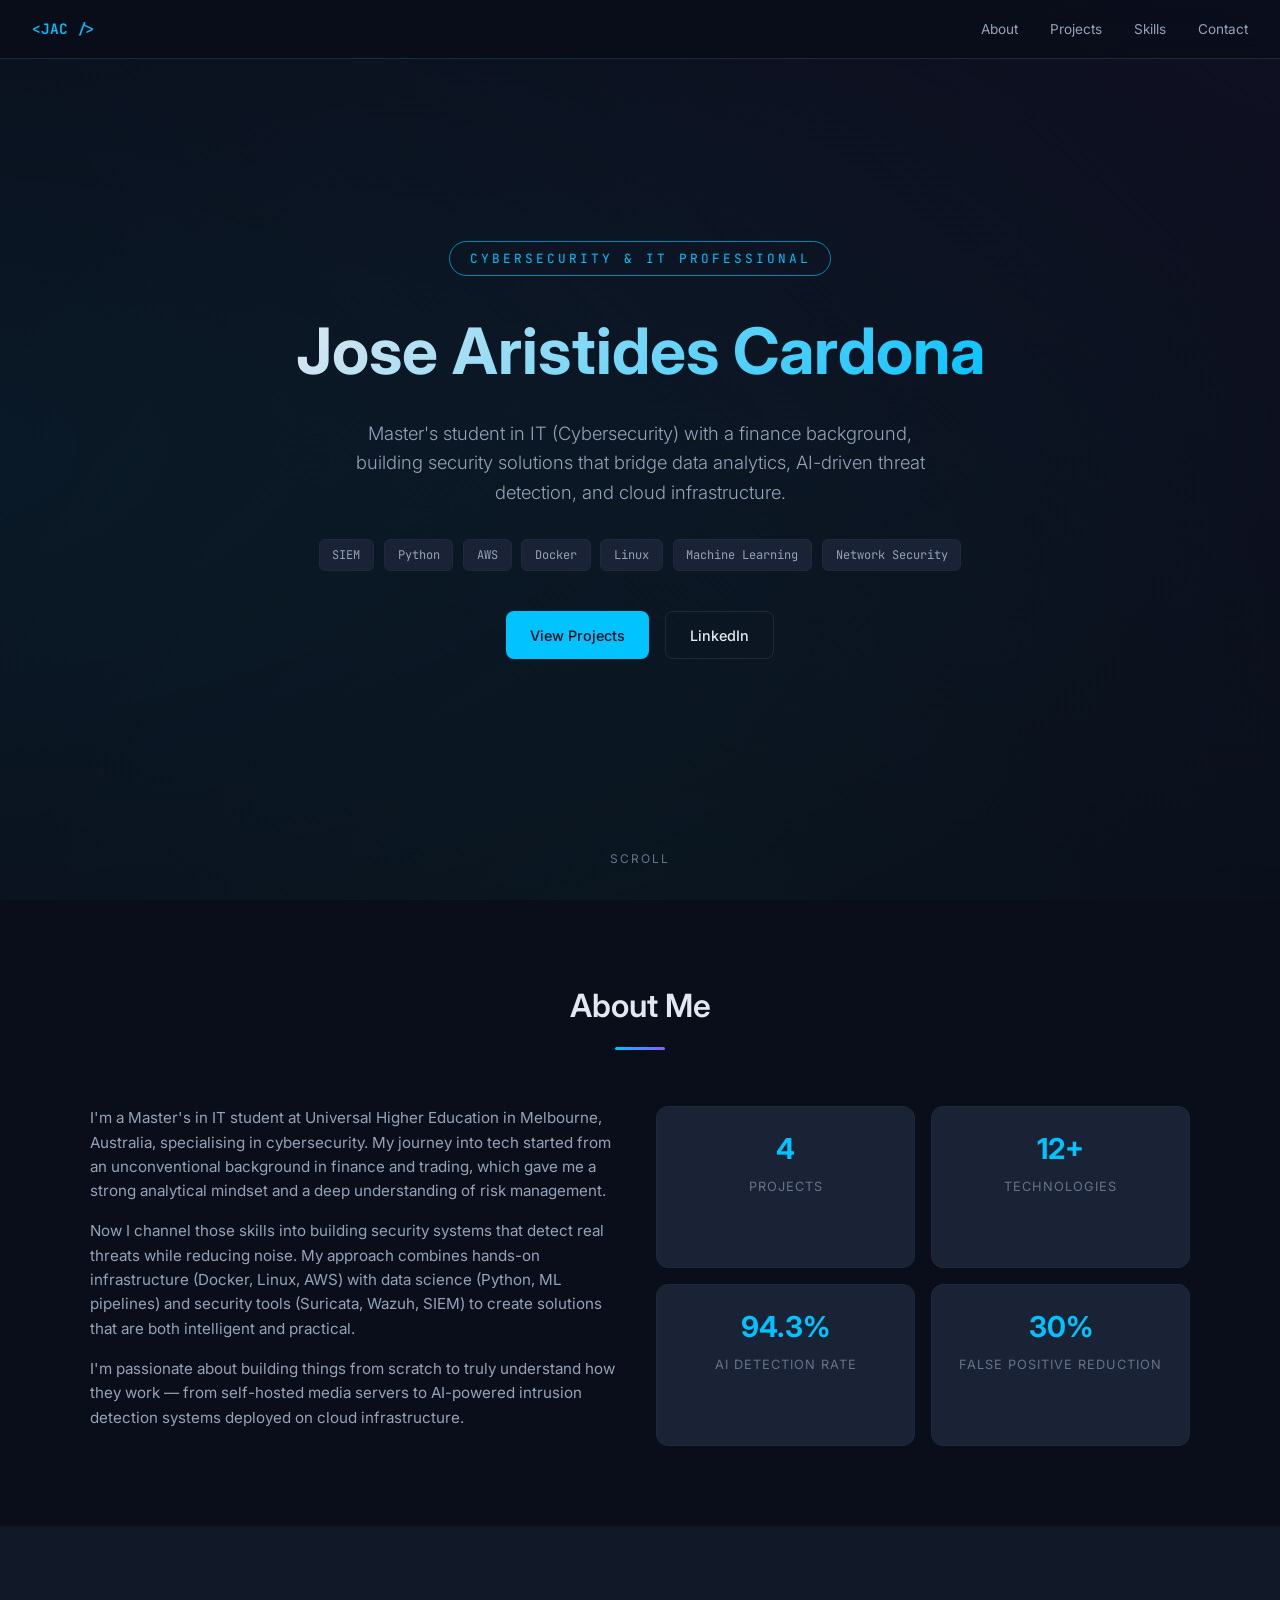
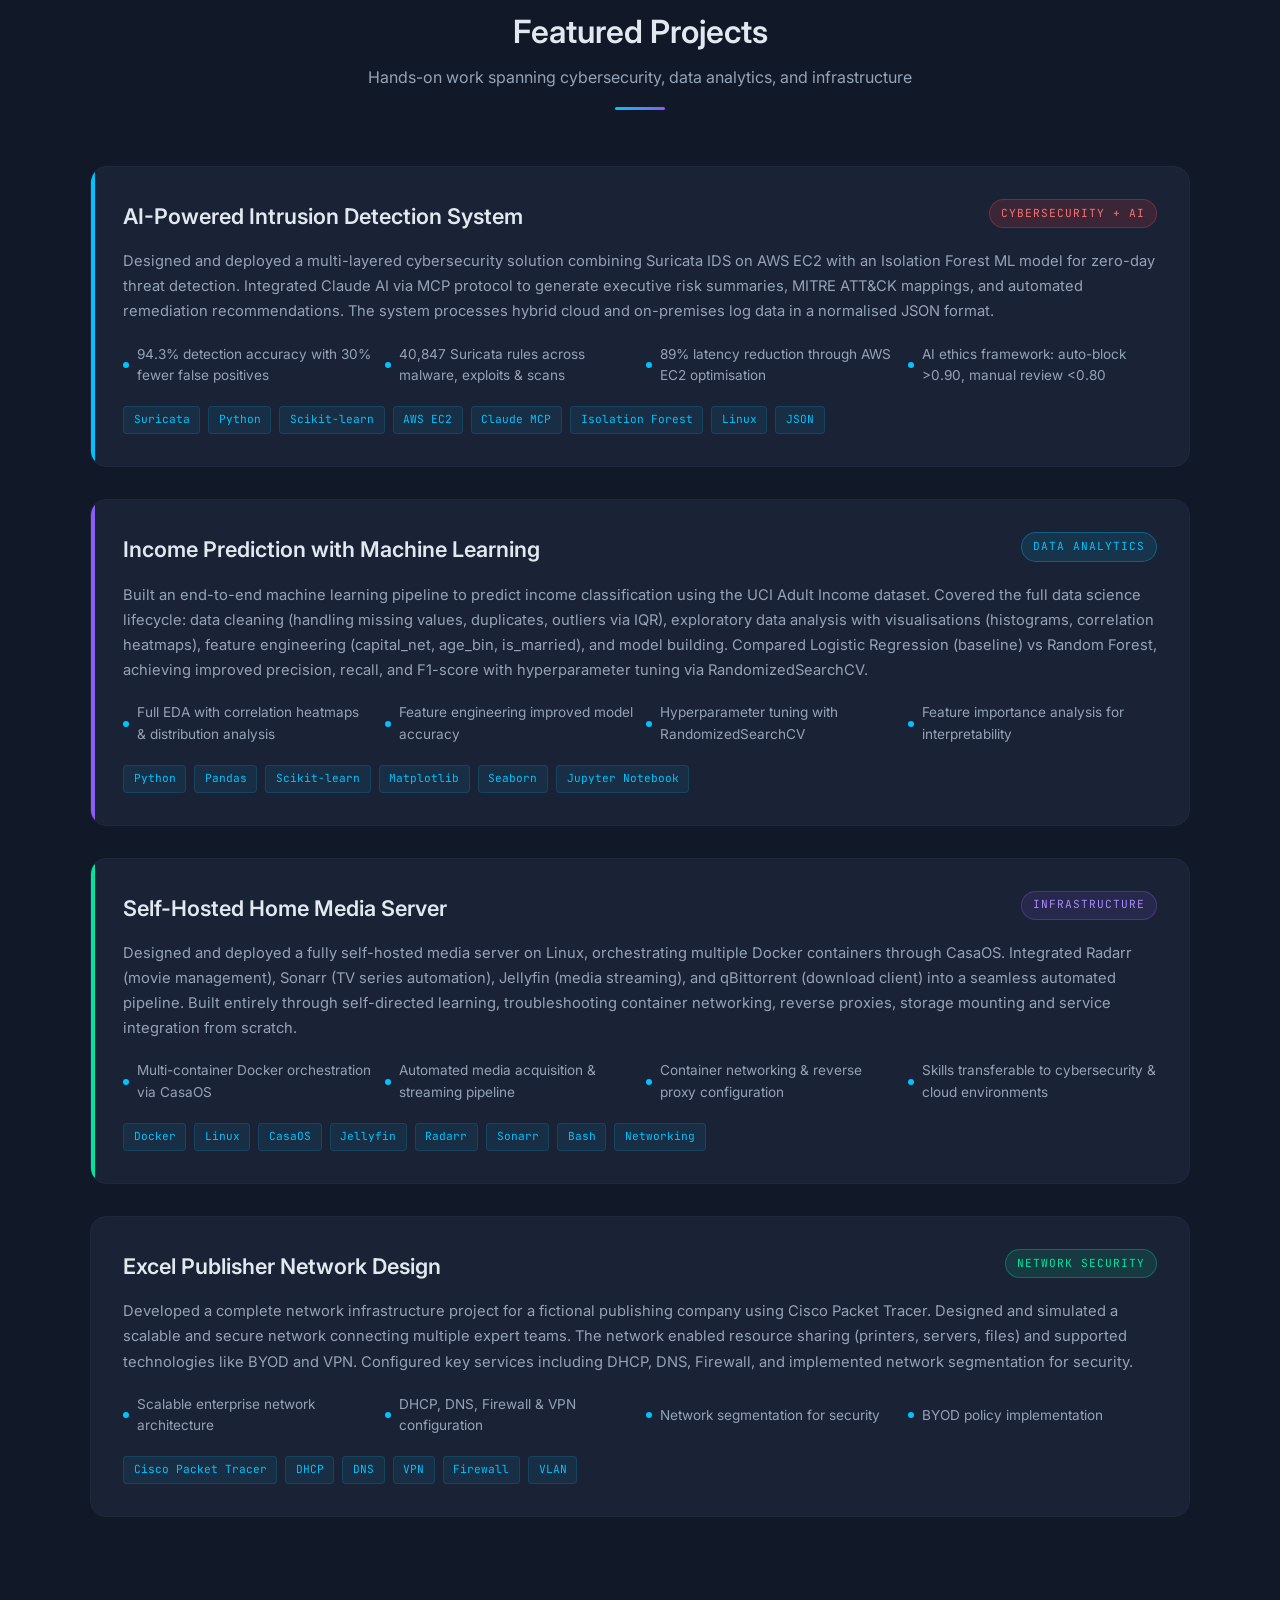
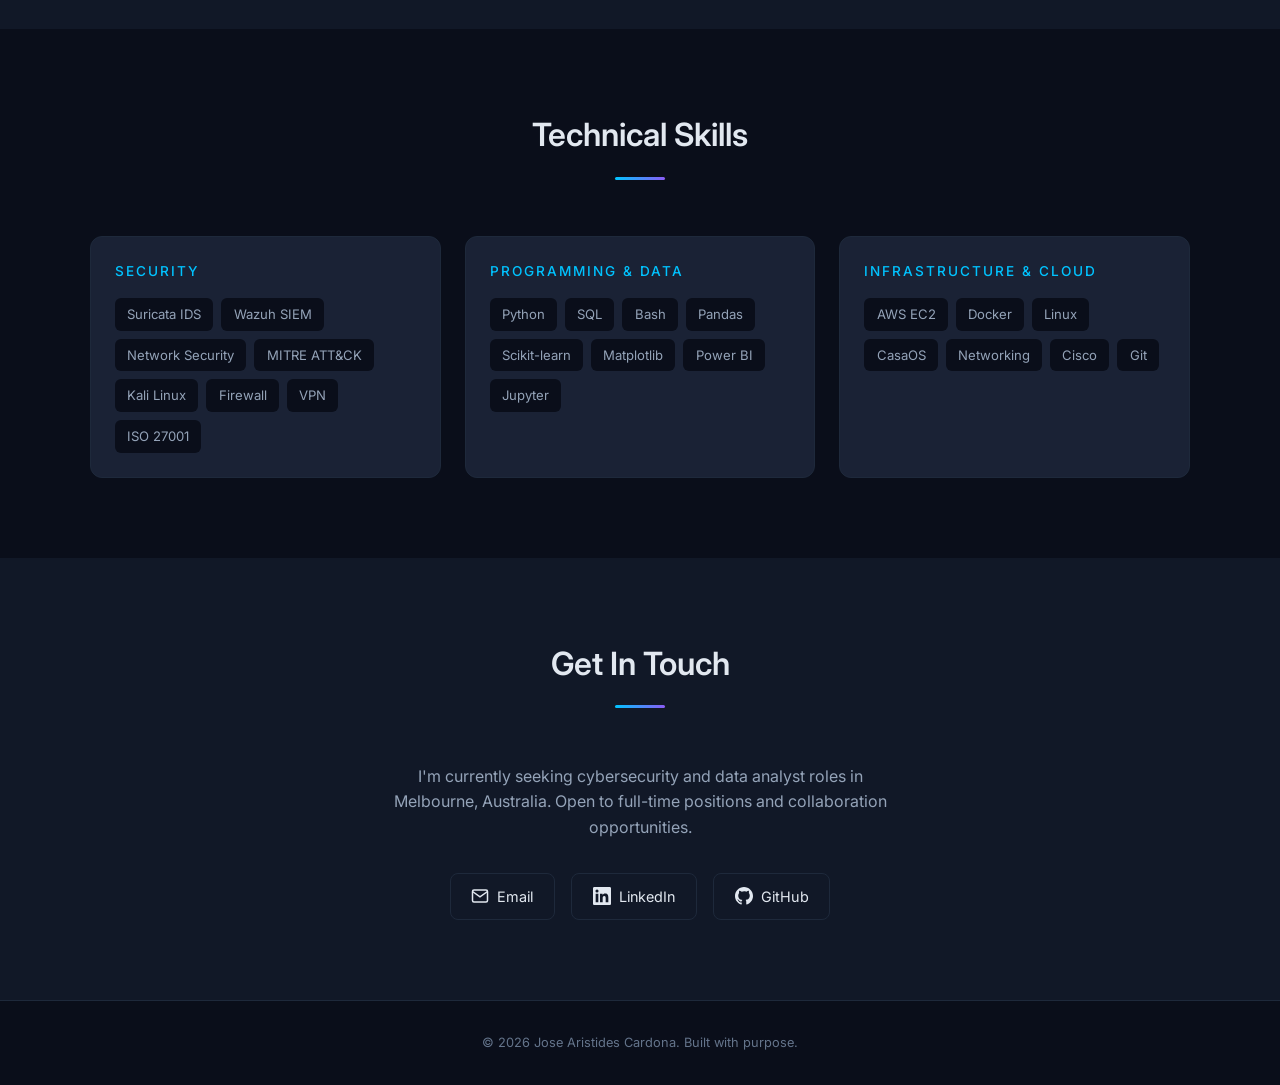
==== index.html @ 89939aa7 "Add files via upload" ====
<!DOCTYPE html>
<html lang="en">
<head>
<meta charset="UTF-8">
<meta name="viewport" content="width=device-width, initial-scale=1.0">
<title>Jose Aristides Cardona | Cybersecurity & IT Portfolio</title>
<style>
  @import url('https://fonts.googleapis.com/css2?family=Inter:wght@300;400;500;600;700&family=JetBrains+Mono:wght@400;500&display=swap');
 
  :root {
    --bg-primary: #0a0e1a;
    --bg-secondary: #111827;
    --bg-card: #1a2235;
    --bg-card-hover: #1f2a40;
    --accent: #00c3ff;
    --accent-dim: #0088b3;
    --accent-glow: rgba(0, 195, 255, 0.15);
    --green: #00e5a0;
    --purple: #8b5cf6;
    --orange: #f59e0b;
    --red: #ef4444;
    --text-primary: #e2e8f0;
    --text-secondary: #94a3b8;
    --text-dim: #64748b;
    --border: #1e293b;
  }
 
  * { margin: 0; padding: 0; box-sizing: border-box; }
 
  html { scroll-behavior: smooth; }
 
  body {
    font-family: 'Inter', -apple-system, sans-serif;
    background: var(--bg-primary);
    color: var(--text-primary);
    line-height: 1.6;
    overflow-x: hidden;
  }
 
  /* ===== HERO ===== */
  .hero {
    min-height: 100vh;
    display: flex;
    align-items: center;
    justify-content: center;
    position: relative;
    overflow: hidden;
  }
 
  .hero::before {
    content: '';
    position: absolute;
    top: -50%; left: -50%;
    width: 200%; height: 200%;
    background:
      radial-gradient(ellipse at 20% 50%, rgba(0, 195, 255, 0.06) 0%, transparent 50%),
      radial-gradient(ellipse at 80% 20%, rgba(139, 92, 246, 0.04) 0%, transparent 50%),
      radial-gradient(ellipse at 50% 80%, rgba(0, 229, 160, 0.03) 0%, transparent 50%);
    animation: drift 20s ease-in-out infinite;
  }
 
  @keyframes drift {
    0%, 100% { transform: translate(0, 0) rotate(0deg); }
    33% { transform: translate(2%, -1%) rotate(1deg); }
    66% { transform: translate(-1%, 2%) rotate(-1deg); }
  }
 
  .hero-content {
    position: relative;
    z-index: 1;
    text-align: center;
    padding: 2rem;
    max-width: 800px;
  }
 
  .hero-label {
    display: inline-block;
    font-family: 'JetBrains Mono', monospace;
    font-size: 0.8rem;
    letter-spacing: 3px;
    text-transform: uppercase;
    color: var(--accent);
    border: 1px solid var(--accent-dim);
    padding: 0.4rem 1.2rem;
    border-radius: 20px;
    margin-bottom: 1.5rem;
  }
 
  .hero h1 {
    font-size: clamp(2.5rem, 6vw, 4rem);
    font-weight: 700;
    margin-bottom: 1rem;
    background: linear-gradient(135deg, #e2e8f0, #00c3ff);
    -webkit-background-clip: text;
    -webkit-text-fill-color: transparent;
    background-clip: text;
  }
 
  .hero-subtitle {
    font-size: 1.15rem;
    color: var(--text-secondary);
    max-width: 600px;
    margin: 0 auto 2rem;
    font-weight: 300;
  }
 
  .hero-tags {
    display: flex;
    gap: 0.6rem;
    flex-wrap: wrap;
    justify-content: center;
    margin-bottom: 2.5rem;
  }
 
  .hero-tag {
    font-family: 'JetBrains Mono', monospace;
    font-size: 0.75rem;
    padding: 0.35rem 0.8rem;
    background: var(--bg-card);
    border: 1px solid var(--border);
    border-radius: 6px;
    color: var(--text-secondary);
  }
 
  .hero-links {
    display: flex;
    gap: 1rem;
    justify-content: center;
  }
 
  .hero-links a {
    display: inline-flex;
    align-items: center;
    gap: 0.5rem;
    padding: 0.7rem 1.5rem;
    border-radius: 8px;
    font-size: 0.9rem;
    font-weight: 500;
    text-decoration: none;
    transition: all 0.3s;
  }
 
  .btn-primary {
    background: var(--accent);
    color: var(--bg-primary);
  }
  .btn-primary:hover { background: #33cfff; box-shadow: 0 0 20px var(--accent-glow); }
 
  .btn-outline {
    border: 1px solid var(--border);
    color: var(--text-primary);
    background: transparent;
  }
  .btn-outline:hover { border-color: var(--accent); color: var(--accent); }
 
  .scroll-indicator {
    position: absolute;
    bottom: 2rem;
    left: 50%;
    transform: translateX(-50%);
    animation: bounce 2s infinite;
    color: var(--text-dim);
    font-size: 0.75rem;
    letter-spacing: 2px;
  }
 
  @keyframes bounce {
    0%, 100% { transform: translateX(-50%) translateY(0); }
    50% { transform: translateX(-50%) translateY(8px); }
  }
 
  /* ===== SECTION LAYOUT ===== */
  section { padding: 5rem 2rem; }
 
  .container { max-width: 1100px; margin: 0 auto; }
 
  .section-header {
    text-align: center;
    margin-bottom: 3.5rem;
  }
 
  .section-header h2 {
    font-size: 2rem;
    font-weight: 600;
    margin-bottom: 0.5rem;
  }
 
  .section-header p {
    color: var(--text-secondary);
    font-size: 1rem;
  }
 
  .accent-line {
    width: 50px;
    height: 3px;
    background: linear-gradient(90deg, var(--accent), var(--purple));
    margin: 1rem auto 0;
    border-radius: 2px;
  }
 
  /* ===== ABOUT ===== */
  .about-grid {
    display: grid;
    grid-template-columns: 1fr 1fr;
    gap: 2rem;
  }
 
  .about-text { font-size: 0.95rem; color: var(--text-secondary); }
  .about-text p { margin-bottom: 1rem; }
 
  .about-stats {
    display: grid;
    grid-template-columns: 1fr 1fr;
    gap: 1rem;
  }
 
  .stat-card {
    background: var(--bg-card);
    border: 1px solid var(--border);
    border-radius: 12px;
    padding: 1.2rem;
    text-align: center;
    transition: border-color 0.3s;
  }
  .stat-card:hover { border-color: var(--accent-dim); }
 
  .stat-number {
    font-size: 1.8rem;
    font-weight: 700;
    color: var(--accent);
    display: block;
  }
 
  .stat-label {
    font-size: 0.8rem;
    color: var(--text-dim);
    text-transform: uppercase;
    letter-spacing: 1px;
    margin-top: 0.3rem;
  }
 
  /* ===== PROJECTS ===== */
  .projects-section { background: var(--bg-secondary); }
 
  .project-card {
    background: var(--bg-card);
    border: 1px solid var(--border);
    border-radius: 16px;
    padding: 2rem;
    margin-bottom: 2rem;
    transition: all 0.3s;
    position: relative;
    overflow: hidden;
  }
 
  .project-card:hover {
    border-color: var(--accent-dim);
    transform: translateY(-2px);
    box-shadow: 0 8px 30px rgba(0, 0, 0, 0.3);
  }
 
  .project-card::before {
    content: '';
    position: absolute;
    top: 0; left: 0;
    width: 4px; height: 100%;
    border-radius: 4px 0 0 4px;
  }
 
  .project-card:nth-child(1)::before { background: var(--red); }
  .project-card:nth-child(2)::before { background: var(--accent); }
  .project-card:nth-child(3)::before { background: var(--purple); }
  .project-card:nth-child(4)::before { background: var(--green); }
 
  .project-header {
    display: flex;
    justify-content: space-between;
    align-items: flex-start;
    margin-bottom: 1rem;
    flex-wrap: wrap;
    gap: 0.5rem;
  }
 
  .project-title {
    font-size: 1.35rem;
    font-weight: 600;
  }
 
  .project-badge {
    font-family: 'JetBrains Mono', monospace;
    font-size: 0.7rem;
    padding: 0.3rem 0.7rem;
    border-radius: 20px;
    letter-spacing: 1px;
    text-transform: uppercase;
    white-space: nowrap;
  }
 
  .badge-cyber { background: rgba(239, 68, 68, 0.15); color: #f87171; border: 1px solid rgba(239, 68, 68, 0.3); }
  .badge-data { background: rgba(0, 195, 255, 0.12); color: var(--accent); border: 1px solid rgba(0, 195, 255, 0.3); }
  .badge-infra { background: rgba(139, 92, 246, 0.12); color: #a78bfa; border: 1px solid rgba(139, 92, 246, 0.3); }
  .badge-network { background: rgba(0, 229, 160, 0.12); color: var(--green); border: 1px solid rgba(0, 229, 160, 0.3); }
 
  .project-desc {
    color: var(--text-secondary);
    font-size: 0.92rem;
    margin-bottom: 1.2rem;
    line-height: 1.7;
  }
 
  .project-highlights {
    display: grid;
    grid-template-columns: repeat(auto-fit, minmax(200px, 1fr));
    gap: 0.8rem;
    margin-bottom: 1.2rem;
  }
 
  .highlight {
    display: flex;
    align-items: center;
    gap: 0.5rem;
    font-size: 0.85rem;
    color: var(--text-secondary);
  }
 
  .highlight-dot {
    width: 6px; height: 6px;
    border-radius: 50%;
    background: var(--accent);
    flex-shrink: 0;
  }
 
  .project-tech {
    display: flex;
    gap: 0.5rem;
    flex-wrap: wrap;
  }
 
  .tech-tag {
    font-family: 'JetBrains Mono', monospace;
    font-size: 0.7rem;
    padding: 0.25rem 0.6rem;
    background: rgba(0, 195, 255, 0.08);
    border: 1px solid rgba(0, 195, 255, 0.15);
    border-radius: 4px;
    color: var(--accent);
  }
 
  /* ===== SKILLS ===== */
  .skills-grid {
    display: grid;
    grid-template-columns: repeat(auto-fit, minmax(280px, 1fr));
    gap: 1.5rem;
  }
 
  .skill-category {
    background: var(--bg-card);
    border: 1px solid var(--border);
    border-radius: 12px;
    padding: 1.5rem;
  }
 
  .skill-category h3 {
    font-size: 0.85rem;
    text-transform: uppercase;
    letter-spacing: 2px;
    color: var(--accent);
    margin-bottom: 1rem;
    font-weight: 500;
  }
 
  .skill-items {
    display: flex;
    flex-wrap: wrap;
    gap: 0.5rem;
  }
 
  .skill-item {
    font-size: 0.82rem;
    padding: 0.3rem 0.7rem;
    background: var(--bg-primary);
    border-radius: 6px;
    color: var(--text-secondary);
    border: 1px solid transparent;
    transition: all 0.2s;
  }
 
  .skill-item:hover {
    border-color: var(--accent-dim);
    color: var(--text-primary);
  }
 
  /* ===== CONTACT ===== */
  .contact-section { background: var(--bg-secondary); }
 
  .contact-content {
    text-align: center;
    max-width: 500px;
    margin: 0 auto;
  }
 
  .contact-content p {
    color: var(--text-secondary);
    margin-bottom: 2rem;
  }
 
  .contact-links {
    display: flex;
    gap: 1rem;
    justify-content: center;
    flex-wrap: wrap;
  }
 
  .contact-link {
    display: inline-flex;
    align-items: center;
    gap: 0.5rem;
    padding: 0.7rem 1.3rem;
    border: 1px solid var(--border);
    border-radius: 8px;
    color: var(--text-primary);
    text-decoration: none;
    font-size: 0.9rem;
    transition: all 0.3s;
  }
 
  .contact-link:hover {
    border-color: var(--accent);
    color: var(--accent);
    background: var(--accent-glow);
  }
 
  /* ===== FOOTER ===== */
  footer {
    text-align: center;
    padding: 2rem;
    color: var(--text-dim);
    font-size: 0.8rem;
    border-top: 1px solid var(--border);
  }
 
  /* ===== NAV ===== */
  nav {
    position: fixed;
    top: 0;
    width: 100%;
    z-index: 100;
    padding: 1rem 2rem;
    background: rgba(10, 14, 26, 0.85);
    backdrop-filter: blur(12px);
    border-bottom: 1px solid var(--border);
    display: flex;
    justify-content: space-between;
    align-items: center;
  }
 
  .nav-logo {
    font-family: 'JetBrains Mono', monospace;
    font-size: 0.9rem;
    font-weight: 600;
    color: var(--accent);
  }
 
  .nav-links {
    display: flex;
    gap: 2rem;
    list-style: none;
  }
 
  .nav-links a {
    color: var(--text-secondary);
    text-decoration: none;
    font-size: 0.85rem;
    transition: color 0.2s;
  }
 
  .nav-links a:hover { color: var(--accent); }
 
  /* ===== RESPONSIVE ===== */
  @media (max-width: 768px) {
    .about-grid { grid-template-columns: 1fr; }
    .nav-links { display: none; }
    .project-header { flex-direction: column; }
    .hero h1 { font-size: 2.2rem; }
  }
</style>
</head>
<body>
 
<nav>
  <div class="nav-logo">&lt;JAC /&gt;</div>
  <ul class="nav-links">
    <li><a href="#about">About</a></li>
    <li><a href="#projects">Projects</a></li>
    <li><a href="#skills">Skills</a></li>
    <li><a href="#contact">Contact</a></li>
  </ul>
</nav>
 
<!-- HERO -->
<section class="hero">
  <div class="hero-content">
    <div class="hero-label">Cybersecurity &amp; IT Professional</div>
    <h1>Jose Aristides Cardona</h1>
    <p class="hero-subtitle">
      Master's student in IT (Cybersecurity) with a finance background, building security solutions that bridge data analytics, AI-driven threat detection, and cloud infrastructure.
    </p>
    <div class="hero-tags">
      <span class="hero-tag">SIEM</span>
      <span class="hero-tag">Python</span>
      <span class="hero-tag">AWS</span>
      <span class="hero-tag">Docker</span>
      <span class="hero-tag">Linux</span>
      <span class="hero-tag">Machine Learning</span>
      <span class="hero-tag">Network Security</span>
    </div>
    <div class="hero-links">
      <a href="#projects" class="btn-primary">View Projects</a>
      <a href="https://www.linkedin.com/in/jose-aristides-cardona-510081115/" class="btn-outline" target="_blank">LinkedIn</a>
    </div>
  </div>
  <div class="scroll-indicator">SCROLL</div>
</section>
 
<!-- ABOUT -->
<section id="about">
  <div class="container">
    <div class="section-header">
      <h2>About Me</h2>
      <div class="accent-line"></div>
    </div>
    <div class="about-grid">
      <div class="about-text">
        <p>
          I'm a Master's in IT student at Universal Higher Education in Melbourne, Australia, specialising in cybersecurity. My journey into tech started from an unconventional background in finance and trading, which gave me a strong analytical mindset and a deep understanding of risk management.
        </p>
        <p>
          Now I channel those skills into building security systems that detect real threats while reducing noise. My approach combines hands-on infrastructure (Docker, Linux, AWS) with data science (Python, ML pipelines) and security tools (Suricata, Wazuh, SIEM) to create solutions that are both intelligent and practical.
        </p>
        <p>
          I'm passionate about building things from scratch to truly understand how they work &mdash; from self-hosted media servers to AI-powered intrusion detection systems deployed on cloud infrastructure.
        </p>
      </div>
      <div class="about-stats">
        <div class="stat-card">
          <span class="stat-number">4</span>
          <div class="stat-label">Projects</div>
        </div>
        <div class="stat-card">
          <span class="stat-number">12+</span>
          <div class="stat-label">Technologies</div>
        </div>
        <div class="stat-card">
          <span class="stat-number">94.3%</span>
          <div class="stat-label">AI Detection Rate</div>
        </div>
        <div class="stat-card">
          <span class="stat-number">30%</span>
          <div class="stat-label">False Positive Reduction</div>
        </div>
      </div>
    </div>
  </div>
</section>
 
<!-- PROJECTS -->
<section id="projects" class="projects-section">
  <div class="container">
    <div class="section-header">
      <h2>Featured Projects</h2>
      <p>Hands-on work spanning cybersecurity, data analytics, and infrastructure</p>
      <div class="accent-line"></div>
    </div>
 
    <!-- Project 1: Suricata + AI + MCP -->
    <div class="project-card">
      <div class="project-header">
        <div class="project-title">AI-Powered Intrusion Detection System</div>
        <span class="project-badge badge-cyber">Cybersecurity + AI</span>
      </div>
      <p class="project-desc">
        Designed and deployed a multi-layered cybersecurity solution combining Suricata IDS on AWS EC2 with an Isolation Forest ML model for zero-day threat detection. Integrated Claude AI via MCP protocol to generate executive risk summaries, MITRE ATT&CK mappings, and automated remediation recommendations. The system processes hybrid cloud and on-premises log data in a normalised JSON format.
      </p>
      <div class="project-highlights">
        <div class="highlight"><div class="highlight-dot"></div>94.3% detection accuracy with 30% fewer false positives</div>
        <div class="highlight"><div class="highlight-dot"></div>40,847 Suricata rules across malware, exploits &amp; scans</div>
        <div class="highlight"><div class="highlight-dot"></div>89% latency reduction through AWS EC2 optimisation</div>
        <div class="highlight"><div class="highlight-dot"></div>AI ethics framework: auto-block &gt;0.90, manual review &lt;0.80</div>
      </div>
      <div class="project-tech">
        <span class="tech-tag">Suricata</span>
        <span class="tech-tag">Python</span>
        <span class="tech-tag">Scikit-learn</span>
        <span class="tech-tag">AWS EC2</span>
        <span class="tech-tag">Claude MCP</span>
        <span class="tech-tag">Isolation Forest</span>
        <span class="tech-tag">Linux</span>
        <span class="tech-tag">JSON</span>
      </div>
    </div>
 
    <!-- Project 2: Income Prediction -->
    <div class="project-card">
      <div class="project-header">
        <div class="project-title">Income Prediction with Machine Learning</div>
        <span class="project-badge badge-data">Data Analytics</span>
      </div>
      <p class="project-desc">
        Built an end-to-end machine learning pipeline to predict income classification using the UCI Adult Income dataset. Covered the full data science lifecycle: data cleaning (handling missing values, duplicates, outliers via IQR), exploratory data analysis with visualisations (histograms, correlation heatmaps), feature engineering (capital_net, age_bin, is_married), and model building. Compared Logistic Regression (baseline) vs Random Forest, achieving improved precision, recall, and F1-score with hyperparameter tuning via RandomizedSearchCV.
      </p>
      <div class="project-highlights">
        <div class="highlight"><div class="highlight-dot"></div>Full EDA with correlation heatmaps &amp; distribution analysis</div>
        <div class="highlight"><div class="highlight-dot"></div>Feature engineering improved model accuracy</div>
        <div class="highlight"><div class="highlight-dot"></div>Hyperparameter tuning with RandomizedSearchCV</div>
        <div class="highlight"><div class="highlight-dot"></div>Feature importance analysis for interpretability</div>
      </div>
      <div class="project-tech">
        <span class="tech-tag">Python</span>
        <span class="tech-tag">Pandas</span>
        <span class="tech-tag">Scikit-learn</span>
        <span class="tech-tag">Matplotlib</span>
        <span class="tech-tag">Seaborn</span>
        <span class="tech-tag">Jupyter Notebook</span>
      </div>
    </div>
 
    <!-- Project 3: Home Media Server -->
    <div class="project-card">
      <div class="project-header">
        <div class="project-title">Self-Hosted Home Media Server</div>
        <span class="project-badge badge-infra">Infrastructure</span>
      </div>
      <p class="project-desc">
        Designed and deployed a fully self-hosted media server on Linux, orchestrating multiple Docker containers through CasaOS. Integrated Radarr (movie management), Sonarr (TV series automation), Jellyfin (media streaming), and qBittorrent (download client) into a seamless automated pipeline. Built entirely through self-directed learning, troubleshooting container networking, reverse proxies, storage mounting and service integration from scratch.
      </p>
      <div class="project-highlights">
        <div class="highlight"><div class="highlight-dot"></div>Multi-container Docker orchestration via CasaOS</div>
        <div class="highlight"><div class="highlight-dot"></div>Automated media acquisition &amp; streaming pipeline</div>
        <div class="highlight"><div class="highlight-dot"></div>Container networking &amp; reverse proxy configuration</div>
        <div class="highlight"><div class="highlight-dot"></div>Skills transferable to cybersecurity &amp; cloud environments</div>
      </div>
      <div class="project-tech">
        <span class="tech-tag">Docker</span>
        <span class="tech-tag">Linux</span>
        <span class="tech-tag">CasaOS</span>
        <span class="tech-tag">Jellyfin</span>
        <span class="tech-tag">Radarr</span>
        <span class="tech-tag">Sonarr</span>
        <span class="tech-tag">Bash</span>
        <span class="tech-tag">Networking</span>
      </div>
    </div>
 
    <!-- Project 4: Excel Publisher -->
    <div class="project-card">
      <div class="project-header">
        <div class="project-title">Excel Publisher Network Design</div>
        <span class="project-badge badge-network">Network Security</span>
      </div>
      <p class="project-desc">
        Developed a complete network infrastructure project for a fictional publishing company using Cisco Packet Tracer. Designed and simulated a scalable and secure network connecting multiple expert teams. The network enabled resource sharing (printers, servers, files) and supported technologies like BYOD and VPN. Configured key services including DHCP, DNS, Firewall, and implemented network segmentation for security.
      </p>
      <div class="project-highlights">
        <div class="highlight"><div class="highlight-dot"></div>Scalable enterprise network architecture</div>
        <div class="highlight"><div class="highlight-dot"></div>DHCP, DNS, Firewall &amp; VPN configuration</div>
        <div class="highlight"><div class="highlight-dot"></div>Network segmentation for security</div>
        <div class="highlight"><div class="highlight-dot"></div>BYOD policy implementation</div>
      </div>
      <div class="project-tech">
        <span class="tech-tag">Cisco Packet Tracer</span>
        <span class="tech-tag">DHCP</span>
        <span class="tech-tag">DNS</span>
        <span class="tech-tag">VPN</span>
        <span class="tech-tag">Firewall</span>
        <span class="tech-tag">VLAN</span>
      </div>
    </div>
 
  </div>
</section>
 
<!-- SKILLS -->
<section id="skills">
  <div class="container">
    <div class="section-header">
      <h2>Technical Skills</h2>
      <div class="accent-line"></div>
    </div>
    <div class="skills-grid">
      <div class="skill-category">
        <h3>Security</h3>
        <div class="skill-items">
          <span class="skill-item">Suricata IDS</span>
          <span class="skill-item">Wazuh SIEM</span>
          <span class="skill-item">Network Security</span>
          <span class="skill-item">MITRE ATT&CK</span>
          <span class="skill-item">Kali Linux</span>
          <span class="skill-item">Firewall</span>
          <span class="skill-item">VPN</span>
          <span class="skill-item">ISO 27001</span>
        </div>
      </div>
      <div class="skill-category">
        <h3>Programming & Data</h3>
        <div class="skill-items">
          <span class="skill-item">Python</span>
          <span class="skill-item">SQL</span>
          <span class="skill-item">Bash</span>
          <span class="skill-item">Pandas</span>
          <span class="skill-item">Scikit-learn</span>
          <span class="skill-item">Matplotlib</span>
          <span class="skill-item">Power BI</span>
          <span class="skill-item">Jupyter</span>
        </div>
      </div>
      <div class="skill-category">
        <h3>Infrastructure & Cloud</h3>
        <div class="skill-items">
          <span class="skill-item">AWS EC2</span>
          <span class="skill-item">Docker</span>
          <span class="skill-item">Linux</span>
          <span class="skill-item">CasaOS</span>
          <span class="skill-item">Networking</span>
          <span class="skill-item">Cisco</span>
          <span class="skill-item">Git</span>
        </div>
      </div>
    </div>
  </div>
</section>
 
<!-- CONTACT -->
<section id="contact" class="contact-section">
  <div class="container">
    <div class="section-header">
      <h2>Get In Touch</h2>
      <div class="accent-line"></div>
    </div>
    <div class="contact-content">
      <p>
        I'm currently seeking cybersecurity and data analyst roles in Melbourne, Australia. Open to full-time positions and collaboration opportunities.
      </p>
      <div class="contact-links">
        <a href="mailto:josearistidescardona@gmail.com" class="contact-link">
          <svg width="18" height="18" fill="none" stroke="currentColor" stroke-width="2" viewBox="0 0 24 24"><path d="M4 4h16c1.1 0 2 .9 2 2v12c0 1.1-.9 2-2 2H4c-1.1 0-2-.9-2-2V6c0-1.1.9-2 2-2z"/><polyline points="22,6 12,13 2,6"/></svg>
          Email
        </a>
        <a href="https://www.linkedin.com/in/jose-aristides-cardona-510081115/" class="contact-link" target="_blank">
          <svg width="18" height="18" fill="currentColor" viewBox="0 0 24 24"><path d="M20.447 20.452h-3.554v-5.569c0-1.328-.027-3.037-1.852-3.037-1.853 0-2.136 1.445-2.136 2.939v5.667H9.351V9h3.414v1.561h.046c.477-.9 1.637-1.85 3.37-1.85 3.601 0 4.267 2.37 4.267 5.455v6.286zM5.337 7.433a2.062 2.062 0 01-2.063-2.065 2.064 2.064 0 112.063 2.065zm1.782 13.019H3.555V9h3.564v11.452zM22.225 0H1.771C.792 0 0 .774 0 1.729v20.542C0 23.227.792 24 1.771 24h20.451C23.2 24 24 23.227 24 22.271V1.729C24 .774 23.2 0 22.222 0h.003z"/></svg>
          LinkedIn
        </a>
        <a href="https://github.com/" class="contact-link" target="_blank">
          <svg width="18" height="18" fill="currentColor" viewBox="0 0 24 24"><path d="M12 0C5.374 0 0 5.373 0 12c0 5.302 3.438 9.8 8.207 11.387.599.111.793-.261.793-.577v-2.234c-3.338.726-4.033-1.416-4.033-1.416-.546-1.387-1.333-1.756-1.333-1.756-1.089-.745.083-.729.083-.729 1.205.084 1.839 1.237 1.839 1.237 1.07 1.834 2.807 1.304 3.492.997.107-.775.418-1.305.762-1.604-2.665-.305-5.467-1.334-5.467-5.931 0-1.311.469-2.381 1.236-3.221-.124-.303-.535-1.524.117-3.176 0 0 1.008-.322 3.301 1.23A11.509 11.509 0 0112 5.803c1.02.005 2.047.138 3.006.404 2.291-1.552 3.297-1.23 3.297-1.23.653 1.653.242 2.874.118 3.176.77.84 1.235 1.911 1.235 3.221 0 4.609-2.807 5.624-5.479 5.921.43.372.823 1.102.823 2.222v3.293c0 .319.192.694.801.576C20.566 21.797 24 17.3 24 12c0-6.627-5.373-12-12-12z"/></svg>
          GitHub
        </a>
      </div>
    </div>
  </div>
</section>
 
<footer>
  <p>&copy; 2026 Jose Aristides Cardona. Built with purpose.</p>
</footer>
 
</body>
</html>
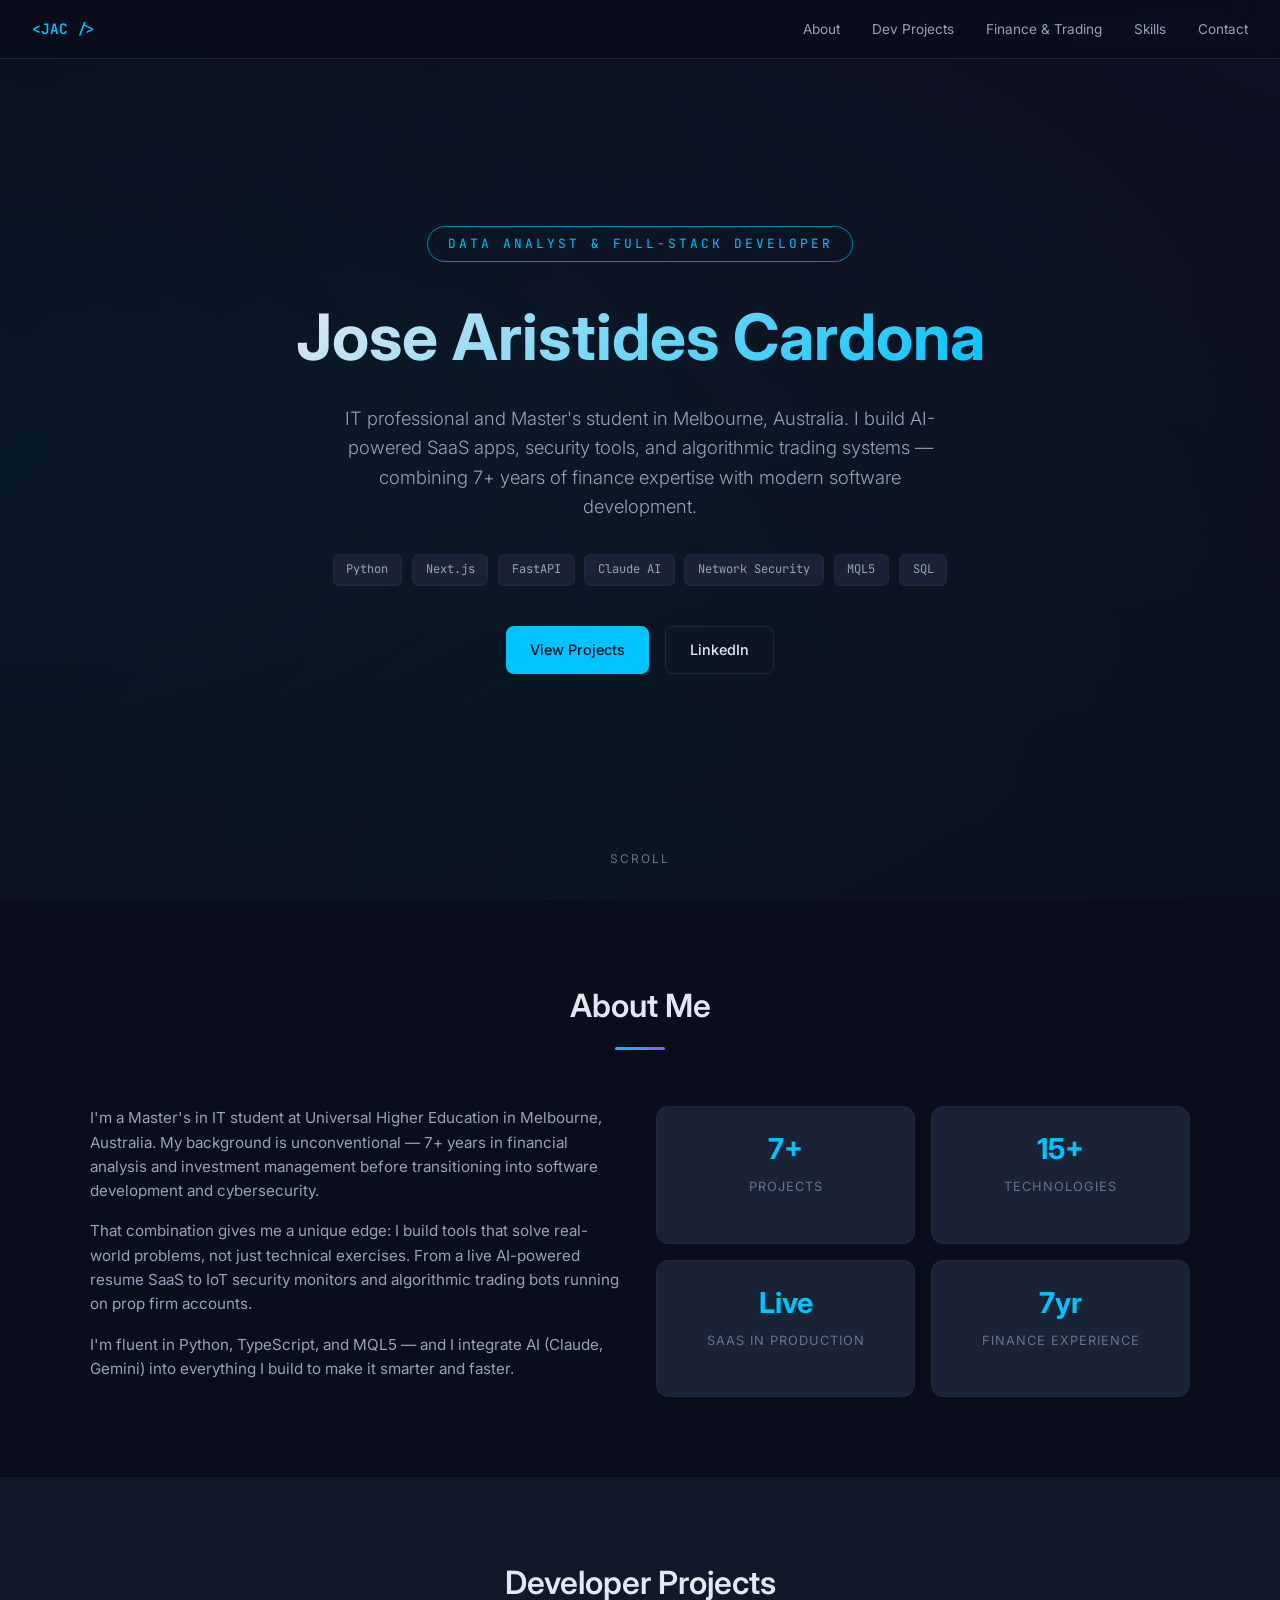
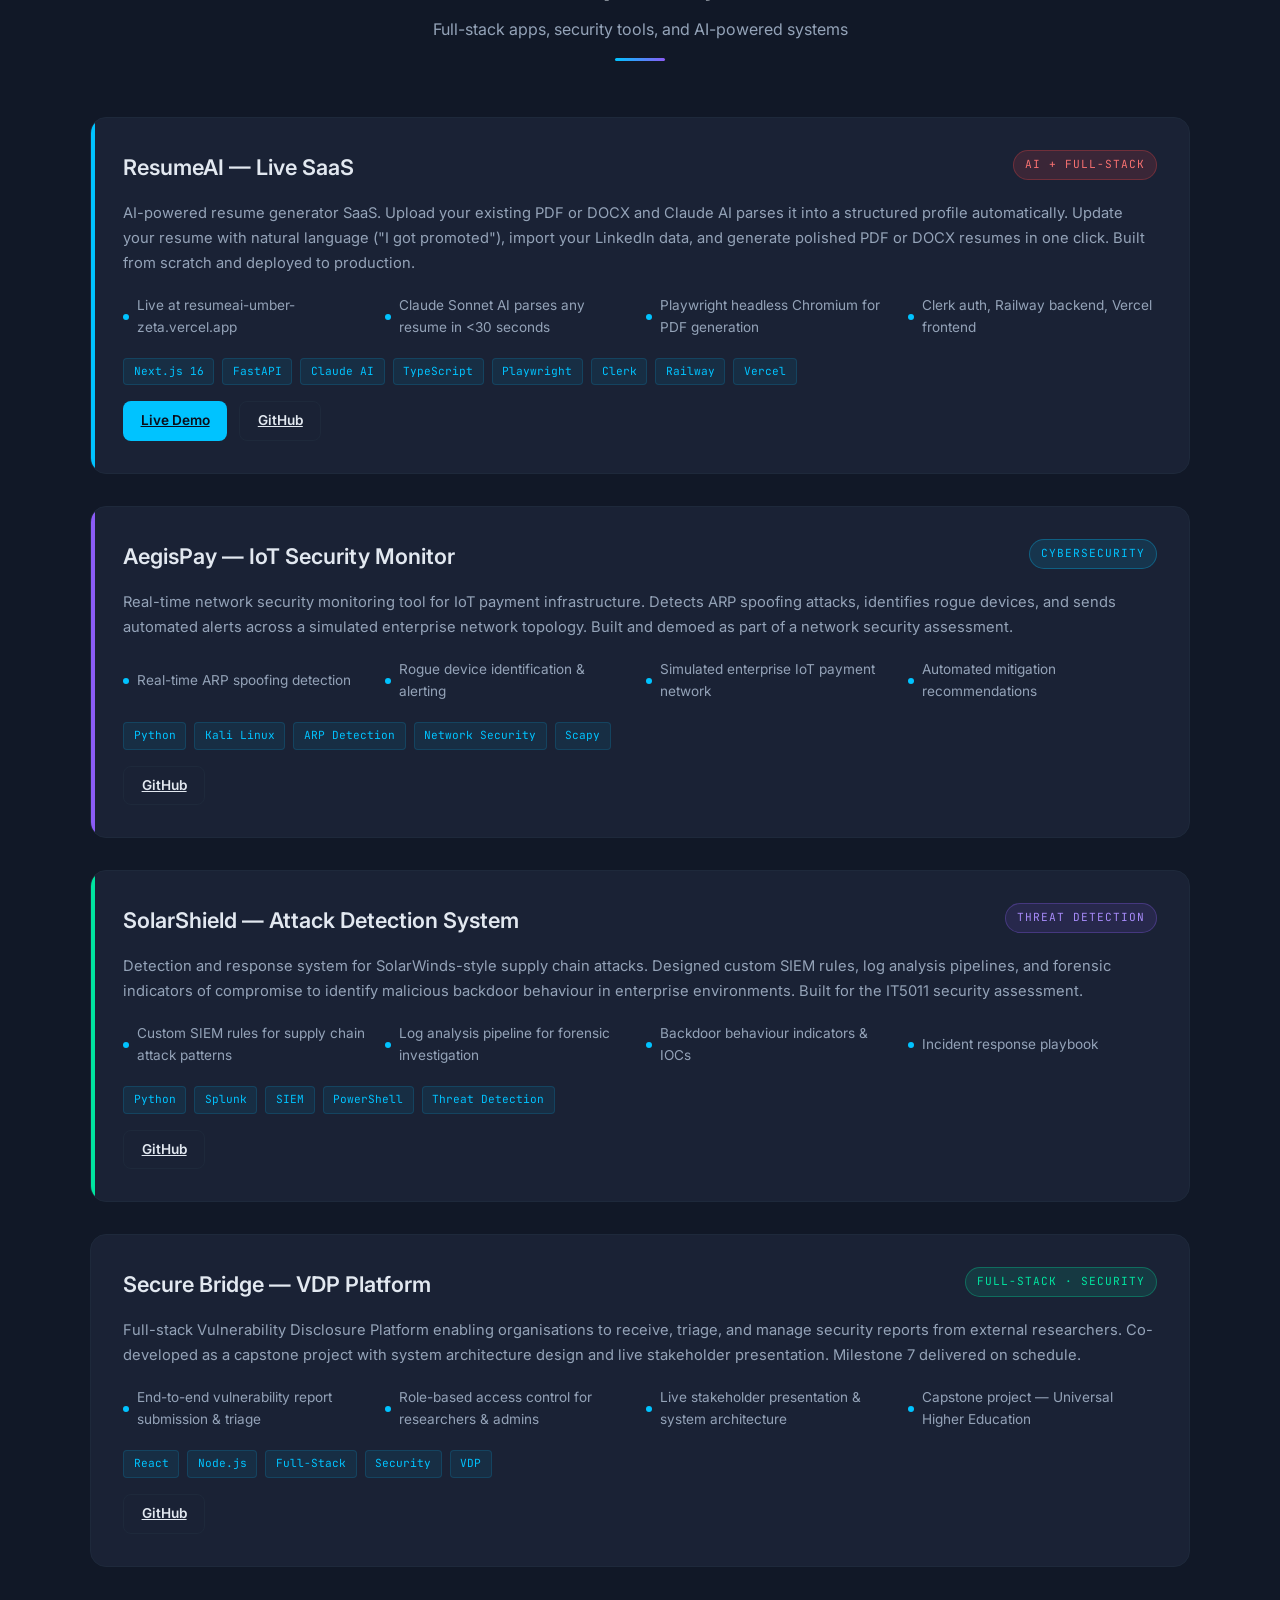
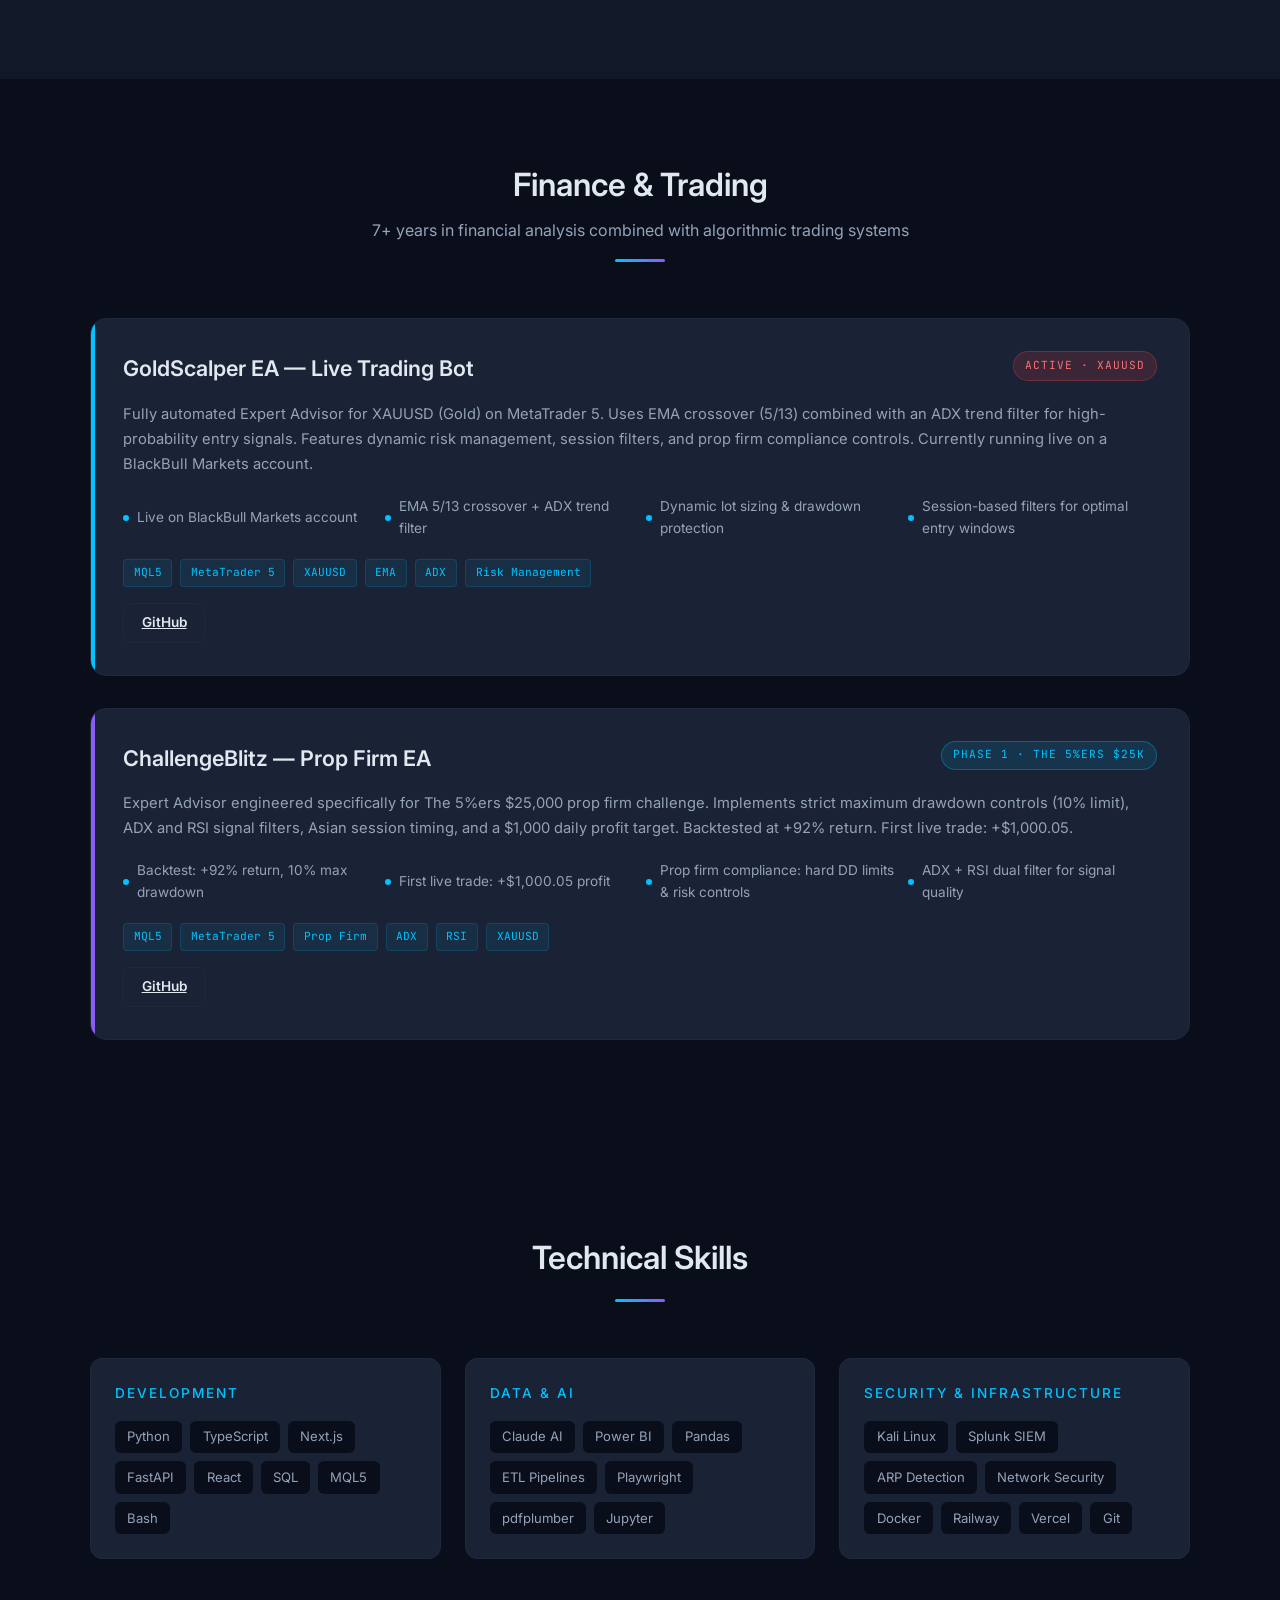
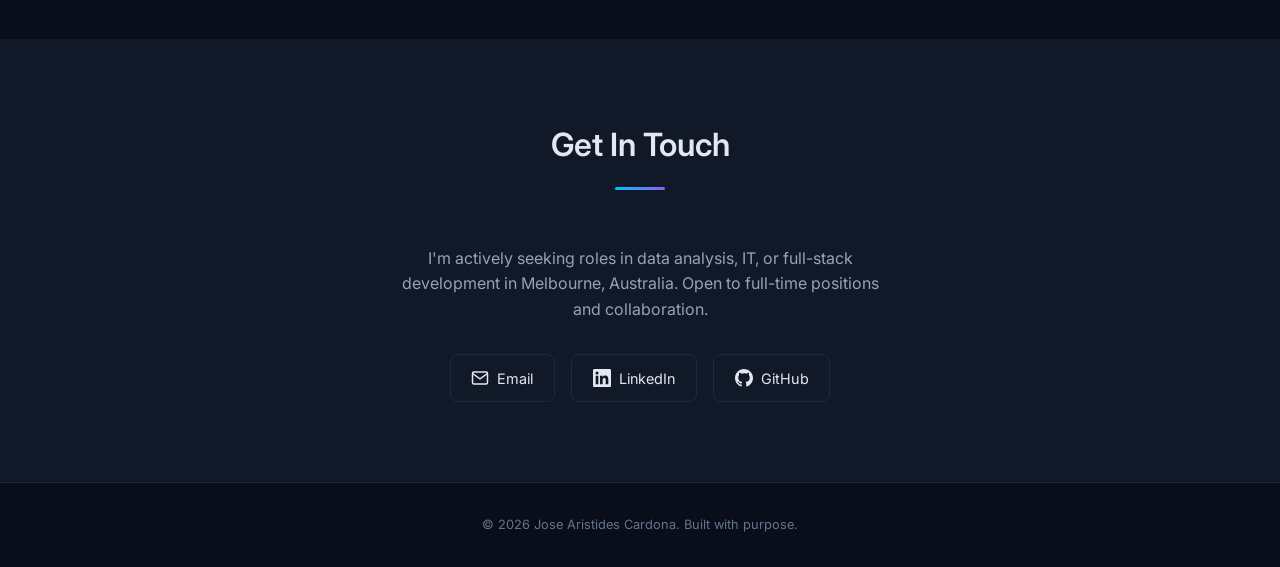
==== commit 3e236633: "update: replace placeholder projects with real ones, add Finance & Trading section Co-Authored-By: C" ====
--- a/index.html
+++ b/index.html
@@ -3,7 +3,7 @@
 <head>
 <meta charset="UTF-8">
 <meta name="viewport" content="width=device-width, initial-scale=1.0">
-<title>Jose Aristides Cardona | Cybersecurity & IT Portfolio</title>
+<title>Jose Aristides Cardona | Developer & Data Analyst Portfolio</title>
 <style>
   @import url('https://fonts.googleapis.com/css2?family=Inter:wght@300;400;500;600;700&family=JetBrains+Mono:wght@400;500&display=swap');
  
@@ -491,7 +491,8 @@
   <div class="nav-logo">&lt;JAC /&gt;</div>
   <ul class="nav-links">
     <li><a href="#about">About</a></li>
-    <li><a href="#projects">Projects</a></li>
+    <li><a href="#projects">Dev Projects</a></li>
+    <li><a href="#finance">Finance & Trading</a></li>
     <li><a href="#skills">Skills</a></li>
     <li><a href="#contact">Contact</a></li>
   </ul>
@@ -500,19 +501,19 @@
 <!-- HERO -->
 <section class="hero">
   <div class="hero-content">
-    <div class="hero-label">Cybersecurity &amp; IT Professional</div>
+    <div class="hero-label">Data Analyst &amp; Full-Stack Developer</div>
     <h1>Jose Aristides Cardona</h1>
     <p class="hero-subtitle">
-      Master's student in IT (Cybersecurity) with a finance background, building security solutions that bridge data analytics, AI-driven threat detection, and cloud infrastructure.
+      IT professional and Master's student in Melbourne, Australia. I build AI-powered SaaS apps, security tools, and algorithmic trading systems — combining 7+ years of finance expertise with modern software development.
     </p>
     <div class="hero-tags">
-      <span class="hero-tag">SIEM</span>
       <span class="hero-tag">Python</span>
-      <span class="hero-tag">AWS</span>
-      <span class="hero-tag">Docker</span>
-      <span class="hero-tag">Linux</span>
-      <span class="hero-tag">Machine Learning</span>
+      <span class="hero-tag">Next.js</span>
+      <span class="hero-tag">FastAPI</span>
+      <span class="hero-tag">Claude AI</span>
       <span class="hero-tag">Network Security</span>
+      <span class="hero-tag">MQL5</span>
+      <span class="hero-tag">SQL</span>
     </div>
     <div class="hero-links">
       <a href="#projects" class="btn-primary">View Projects</a>
@@ -532,31 +533,31 @@
     <div class="about-grid">
       <div class="about-text">
         <p>
-          I'm a Master's in IT student at Universal Higher Education in Melbourne, Australia, specialising in cybersecurity. My journey into tech started from an unconventional background in finance and trading, which gave me a strong analytical mindset and a deep understanding of risk management.
+          I'm a Master's in IT student at Universal Higher Education in Melbourne, Australia. My background is unconventional — 7+ years in financial analysis and investment management before transitioning into software development and cybersecurity.
         </p>
         <p>
-          Now I channel those skills into building security systems that detect real threats while reducing noise. My approach combines hands-on infrastructure (Docker, Linux, AWS) with data science (Python, ML pipelines) and security tools (Suricata, Wazuh, SIEM) to create solutions that are both intelligent and practical.
+          That combination gives me a unique edge: I build tools that solve real-world problems, not just technical exercises. From a live AI-powered resume SaaS to IoT security monitors and algorithmic trading bots running on prop firm accounts.
         </p>
         <p>
-          I'm passionate about building things from scratch to truly understand how they work &mdash; from self-hosted media servers to AI-powered intrusion detection systems deployed on cloud infrastructure.
+          I'm fluent in Python, TypeScript, and MQL5 — and I integrate AI (Claude, Gemini) into everything I build to make it smarter and faster.
         </p>
       </div>
       <div class="about-stats">
         <div class="stat-card">
-          <span class="stat-number">4</span>
+          <span class="stat-number">7+</span>
           <div class="stat-label">Projects</div>
         </div>
         <div class="stat-card">
-          <span class="stat-number">12+</span>
+          <span class="stat-number">15+</span>
           <div class="stat-label">Technologies</div>
         </div>
         <div class="stat-card">
-          <span class="stat-number">94.3%</span>
-          <div class="stat-label">AI Detection Rate</div>
+          <span class="stat-number">Live</span>
+          <div class="stat-label">SaaS in Production</div>
         </div>
         <div class="stat-card">
-          <span class="stat-number">30%</span>
-          <div class="stat-label">False Positive Reduction</div>
+          <span class="stat-number">7yr</span>
+          <div class="stat-label">Finance Experience</div>
         </div>
       </div>
     </div>
@@ -567,115 +568,185 @@
 <section id="projects" class="projects-section">
   <div class="container">
     <div class="section-header">
-      <h2>Featured Projects</h2>
-      <p>Hands-on work spanning cybersecurity, data analytics, and infrastructure</p>
+      <h2>Developer Projects</h2>
+      <p>Full-stack apps, security tools, and AI-powered systems</p>
       <div class="accent-line"></div>
     </div>
- 
-    <!-- Project 1: Suricata + AI + MCP -->
+
     <div class="project-card">
       <div class="project-header">
-        <div class="project-title">AI-Powered Intrusion Detection System</div>
-        <span class="project-badge badge-cyber">Cybersecurity + AI</span>
+        <div class="project-title">ResumeAI — Live SaaS</div>
+        <span class="project-badge badge-cyber">AI + Full-Stack</span>
       </div>
       <p class="project-desc">
-        Designed and deployed a multi-layered cybersecurity solution combining Suricata IDS on AWS EC2 with an Isolation Forest ML model for zero-day threat detection. Integrated Claude AI via MCP protocol to generate executive risk summaries, MITRE ATT&CK mappings, and automated remediation recommendations. The system processes hybrid cloud and on-premises log data in a normalised JSON format.
+        AI-powered resume generator SaaS. Upload your existing PDF or DOCX and Claude AI parses it into a structured profile automatically. Update your resume with natural language ("I got promoted"), import your LinkedIn data, and generate polished PDF or DOCX resumes in one click. Built from scratch and deployed to production.
       </p>
       <div class="project-highlights">
-        <div class="highlight"><div class="highlight-dot"></div>94.3% detection accuracy with 30% fewer false positives</div>
-        <div class="highlight"><div class="highlight-dot"></div>40,847 Suricata rules across malware, exploits &amp; scans</div>
-        <div class="highlight"><div class="highlight-dot"></div>89% latency reduction through AWS EC2 optimisation</div>
-        <div class="highlight"><div class="highlight-dot"></div>AI ethics framework: auto-block &gt;0.90, manual review &lt;0.80</div>
+        <div class="highlight"><div class="highlight-dot"></div>Live at resumeai-umber-zeta.vercel.app</div>
+        <div class="highlight"><div class="highlight-dot"></div>Claude Sonnet AI parses any resume in &lt;30 seconds</div>
+        <div class="highlight"><div class="highlight-dot"></div>Playwright headless Chromium for PDF generation</div>
+        <div class="highlight"><div class="highlight-dot"></div>Clerk auth, Railway backend, Vercel frontend</div>
       </div>
       <div class="project-tech">
-        <span class="tech-tag">Suricata</span>
-        <span class="tech-tag">Python</span>
-        <span class="tech-tag">Scikit-learn</span>
-        <span class="tech-tag">AWS EC2</span>
-        <span class="tech-tag">Claude MCP</span>
-        <span class="tech-tag">Isolation Forest</span>
-        <span class="tech-tag">Linux</span>
-        <span class="tech-tag">JSON</span>
-      </div>
-    </div>
- 
-    <!-- Project 2: Income Prediction -->
+        <span class="tech-tag">Next.js 16</span>
+        <span class="tech-tag">FastAPI</span>
+        <span class="tech-tag">Claude AI</span>
+        <span class="tech-tag">TypeScript</span>
+        <span class="tech-tag">Playwright</span>
+        <span class="tech-tag">Clerk</span>
+        <span class="tech-tag">Railway</span>
+        <span class="tech-tag">Vercel</span>
+      </div>
+      <div style="margin-top:1rem;display:flex;gap:0.75rem;flex-wrap:wrap;">
+        <a href="https://resumeai-umber-zeta.vercel.app" target="_blank" class="btn-primary" style="padding:0.5rem 1.1rem;border-radius:8px;font-size:0.85rem;font-weight:600;display:inline-flex;align-items:center;gap:6px;">Live Demo</a>
+        <a href="https://github.com/josecardona1994/resumeai" target="_blank" class="btn-outline" style="padding:0.5rem 1.1rem;border-radius:8px;font-size:0.85rem;font-weight:600;display:inline-flex;align-items:center;gap:6px;">GitHub</a>
+      </div>
+    </div>
+
     <div class="project-card">
       <div class="project-header">
-        <div class="project-title">Income Prediction with Machine Learning</div>
-        <span class="project-badge badge-data">Data Analytics</span>
+        <div class="project-title">AegisPay — IoT Security Monitor</div>
+        <span class="project-badge badge-data">Cybersecurity</span>
       </div>
       <p class="project-desc">
-        Built an end-to-end machine learning pipeline to predict income classification using the UCI Adult Income dataset. Covered the full data science lifecycle: data cleaning (handling missing values, duplicates, outliers via IQR), exploratory data analysis with visualisations (histograms, correlation heatmaps), feature engineering (capital_net, age_bin, is_married), and model building. Compared Logistic Regression (baseline) vs Random Forest, achieving improved precision, recall, and F1-score with hyperparameter tuning via RandomizedSearchCV.
+        Real-time network security monitoring tool for IoT payment infrastructure. Detects ARP spoofing attacks, identifies rogue devices, and sends automated alerts across a simulated enterprise network topology. Built and demoed as part of a network security assessment.
       </p>
       <div class="project-highlights">
-        <div class="highlight"><div class="highlight-dot"></div>Full EDA with correlation heatmaps &amp; distribution analysis</div>
-        <div class="highlight"><div class="highlight-dot"></div>Feature engineering improved model accuracy</div>
-        <div class="highlight"><div class="highlight-dot"></div>Hyperparameter tuning with RandomizedSearchCV</div>
-        <div class="highlight"><div class="highlight-dot"></div>Feature importance analysis for interpretability</div>
+        <div class="highlight"><div class="highlight-dot"></div>Real-time ARP spoofing detection</div>
+        <div class="highlight"><div class="highlight-dot"></div>Rogue device identification &amp; alerting</div>
+        <div class="highlight"><div class="highlight-dot"></div>Simulated enterprise IoT payment network</div>
+        <div class="highlight"><div class="highlight-dot"></div>Automated mitigation recommendations</div>
       </div>
       <div class="project-tech">
         <span class="tech-tag">Python</span>
-        <span class="tech-tag">Pandas</span>
-        <span class="tech-tag">Scikit-learn</span>
-        <span class="tech-tag">Matplotlib</span>
-        <span class="tech-tag">Seaborn</span>
-        <span class="tech-tag">Jupyter Notebook</span>
-      </div>
-    </div>
- 
-    <!-- Project 3: Home Media Server -->
+        <span class="tech-tag">Kali Linux</span>
+        <span class="tech-tag">ARP Detection</span>
+        <span class="tech-tag">Network Security</span>
+        <span class="tech-tag">Scapy</span>
+      </div>
+      <div style="margin-top:1rem;">
+        <a href="https://github.com/josecardona1994/aegispay" target="_blank" class="btn-outline" style="padding:0.5rem 1.1rem;border-radius:8px;font-size:0.85rem;font-weight:600;display:inline-flex;align-items:center;gap:6px;">GitHub</a>
+      </div>
+    </div>
+
     <div class="project-card">
       <div class="project-header">
-        <div class="project-title">Self-Hosted Home Media Server</div>
-        <span class="project-badge badge-infra">Infrastructure</span>
+        <div class="project-title">SolarShield — Attack Detection System</div>
+        <span class="project-badge badge-infra">Threat Detection</span>
       </div>
       <p class="project-desc">
-        Designed and deployed a fully self-hosted media server on Linux, orchestrating multiple Docker containers through CasaOS. Integrated Radarr (movie management), Sonarr (TV series automation), Jellyfin (media streaming), and qBittorrent (download client) into a seamless automated pipeline. Built entirely through self-directed learning, troubleshooting container networking, reverse proxies, storage mounting and service integration from scratch.
+        Detection and response system for SolarWinds-style supply chain attacks. Designed custom SIEM rules, log analysis pipelines, and forensic indicators of compromise to identify malicious backdoor behaviour in enterprise environments. Built for the IT5011 security assessment.
       </p>
       <div class="project-highlights">
-        <div class="highlight"><div class="highlight-dot"></div>Multi-container Docker orchestration via CasaOS</div>
-        <div class="highlight"><div class="highlight-dot"></div>Automated media acquisition &amp; streaming pipeline</div>
-        <div class="highlight"><div class="highlight-dot"></div>Container networking &amp; reverse proxy configuration</div>
-        <div class="highlight"><div class="highlight-dot"></div>Skills transferable to cybersecurity &amp; cloud environments</div>
+        <div class="highlight"><div class="highlight-dot"></div>Custom SIEM rules for supply chain attack patterns</div>
+        <div class="highlight"><div class="highlight-dot"></div>Log analysis pipeline for forensic investigation</div>
+        <div class="highlight"><div class="highlight-dot"></div>Backdoor behaviour indicators &amp; IOCs</div>
+        <div class="highlight"><div class="highlight-dot"></div>Incident response playbook</div>
       </div>
       <div class="project-tech">
-        <span class="tech-tag">Docker</span>
-        <span class="tech-tag">Linux</span>
-        <span class="tech-tag">CasaOS</span>
-        <span class="tech-tag">Jellyfin</span>
-        <span class="tech-tag">Radarr</span>
-        <span class="tech-tag">Sonarr</span>
-        <span class="tech-tag">Bash</span>
-        <span class="tech-tag">Networking</span>
-      </div>
-    </div>
- 
-    <!-- Project 4: Excel Publisher -->
+        <span class="tech-tag">Python</span>
+        <span class="tech-tag">Splunk</span>
+        <span class="tech-tag">SIEM</span>
+        <span class="tech-tag">PowerShell</span>
+        <span class="tech-tag">Threat Detection</span>
+      </div>
+      <div style="margin-top:1rem;">
+        <a href="https://github.com/josecardona1994/solarshield" target="_blank" class="btn-outline" style="padding:0.5rem 1.1rem;border-radius:8px;font-size:0.85rem;font-weight:600;display:inline-flex;align-items:center;gap:6px;">GitHub</a>
+      </div>
+    </div>
+
     <div class="project-card">
       <div class="project-header">
-        <div class="project-title">Excel Publisher Network Design</div>
-        <span class="project-badge badge-network">Network Security</span>
+        <div class="project-title">Secure Bridge — VDP Platform</div>
+        <span class="project-badge badge-network">Full-Stack · Security</span>
       </div>
       <p class="project-desc">
-        Developed a complete network infrastructure project for a fictional publishing company using Cisco Packet Tracer. Designed and simulated a scalable and secure network connecting multiple expert teams. The network enabled resource sharing (printers, servers, files) and supported technologies like BYOD and VPN. Configured key services including DHCP, DNS, Firewall, and implemented network segmentation for security.
+        Full-stack Vulnerability Disclosure Platform enabling organisations to receive, triage, and manage security reports from external researchers. Co-developed as a capstone project with system architecture design and live stakeholder presentation. Milestone 7 delivered on schedule.
       </p>
       <div class="project-highlights">
-        <div class="highlight"><div class="highlight-dot"></div>Scalable enterprise network architecture</div>
-        <div class="highlight"><div class="highlight-dot"></div>DHCP, DNS, Firewall &amp; VPN configuration</div>
-        <div class="highlight"><div class="highlight-dot"></div>Network segmentation for security</div>
-        <div class="highlight"><div class="highlight-dot"></div>BYOD policy implementation</div>
+        <div class="highlight"><div class="highlight-dot"></div>End-to-end vulnerability report submission &amp; triage</div>
+        <div class="highlight"><div class="highlight-dot"></div>Role-based access control for researchers &amp; admins</div>
+        <div class="highlight"><div class="highlight-dot"></div>Live stakeholder presentation &amp; system architecture</div>
+        <div class="highlight"><div class="highlight-dot"></div>Capstone project — Universal Higher Education</div>
       </div>
       <div class="project-tech">
-        <span class="tech-tag">Cisco Packet Tracer</span>
-        <span class="tech-tag">DHCP</span>
-        <span class="tech-tag">DNS</span>
-        <span class="tech-tag">VPN</span>
-        <span class="tech-tag">Firewall</span>
-        <span class="tech-tag">VLAN</span>
-      </div>
-    </div>
- 
+        <span class="tech-tag">React</span>
+        <span class="tech-tag">Node.js</span>
+        <span class="tech-tag">Full-Stack</span>
+        <span class="tech-tag">Security</span>
+        <span class="tech-tag">VDP</span>
+      </div>
+      <div style="margin-top:1rem;">
+        <a href="https://github.com/josecardona1994/secure-bridge" target="_blank" class="btn-outline" style="padding:0.5rem 1.1rem;border-radius:8px;font-size:0.85rem;font-weight:600;display:inline-flex;align-items:center;gap:6px;">GitHub</a>
+      </div>
+    </div>
+
+  </div>
+</section>
+
+<!-- FINANCE & TRADING -->
+<section id="finance">
+  <div class="container">
+    <div class="section-header">
+      <h2>Finance &amp; Trading</h2>
+      <p>7+ years in financial analysis combined with algorithmic trading systems</p>
+      <div class="accent-line"></div>
+    </div>
+
+    <div class="project-card">
+      <div class="project-header">
+        <div class="project-title">GoldScalper EA — Live Trading Bot</div>
+        <span class="project-badge badge-cyber">Active · XAUUSD</span>
+      </div>
+      <p class="project-desc">
+        Fully automated Expert Advisor for XAUUSD (Gold) on MetaTrader 5. Uses EMA crossover (5/13) combined with an ADX trend filter for high-probability entry signals. Features dynamic risk management, session filters, and prop firm compliance controls. Currently running live on a BlackBull Markets account.
+      </p>
+      <div class="project-highlights">
+        <div class="highlight"><div class="highlight-dot"></div>Live on BlackBull Markets account</div>
+        <div class="highlight"><div class="highlight-dot"></div>EMA 5/13 crossover + ADX trend filter</div>
+        <div class="highlight"><div class="highlight-dot"></div>Dynamic lot sizing &amp; drawdown protection</div>
+        <div class="highlight"><div class="highlight-dot"></div>Session-based filters for optimal entry windows</div>
+      </div>
+      <div class="project-tech">
+        <span class="tech-tag">MQL5</span>
+        <span class="tech-tag">MetaTrader 5</span>
+        <span class="tech-tag">XAUUSD</span>
+        <span class="tech-tag">EMA</span>
+        <span class="tech-tag">ADX</span>
+        <span class="tech-tag">Risk Management</span>
+      </div>
+      <div style="margin-top:1rem;">
+        <a href="https://github.com/josecardona1994/vp-fvg-scalper" target="_blank" class="btn-outline" style="padding:0.5rem 1.1rem;border-radius:8px;font-size:0.85rem;font-weight:600;display:inline-flex;align-items:center;gap:6px;">GitHub</a>
+      </div>
+    </div>
+
+    <div class="project-card">
+      <div class="project-header">
+        <div class="project-title">ChallengeBlitz — Prop Firm EA</div>
+        <span class="project-badge badge-data">Phase 1 · The 5%ers $25k</span>
+      </div>
+      <p class="project-desc">
+        Expert Advisor engineered specifically for The 5%ers $25,000 prop firm challenge. Implements strict maximum drawdown controls (10% limit), ADX and RSI signal filters, Asian session timing, and a $1,000 daily profit target. Backtested at +92% return. First live trade: +$1,000.05.
+      </p>
+      <div class="project-highlights">
+        <div class="highlight"><div class="highlight-dot"></div>Backtest: +92% return, 10% max drawdown</div>
+        <div class="highlight"><div class="highlight-dot"></div>First live trade: +$1,000.05 profit</div>
+        <div class="highlight"><div class="highlight-dot"></div>Prop firm compliance: hard DD limits &amp; risk controls</div>
+        <div class="highlight"><div class="highlight-dot"></div>ADX + RSI dual filter for signal quality</div>
+      </div>
+      <div class="project-tech">
+        <span class="tech-tag">MQL5</span>
+        <span class="tech-tag">MetaTrader 5</span>
+        <span class="tech-tag">Prop Firm</span>
+        <span class="tech-tag">ADX</span>
+        <span class="tech-tag">RSI</span>
+        <span class="tech-tag">XAUUSD</span>
+      </div>
+      <div style="margin-top:1rem;">
+        <a href="https://github.com/josecardona1994/vp-fvg-scalper" target="_blank" class="btn-outline" style="padding:0.5rem 1.1rem;border-radius:8px;font-size:0.85rem;font-weight:600;display:inline-flex;align-items:center;gap:6px;">GitHub</a>
+      </div>
+    </div>
+
   </div>
 </section>
  
@@ -688,40 +759,40 @@
     </div>
     <div class="skills-grid">
       <div class="skill-category">
-        <h3>Security</h3>
-        <div class="skill-items">
-          <span class="skill-item">Suricata IDS</span>
-          <span class="skill-item">Wazuh SIEM</span>
-          <span class="skill-item">Network Security</span>
-          <span class="skill-item">MITRE ATT&CK</span>
-          <span class="skill-item">Kali Linux</span>
-          <span class="skill-item">Firewall</span>
-          <span class="skill-item">VPN</span>
-          <span class="skill-item">ISO 27001</span>
-        </div>
-      </div>
-      <div class="skill-category">
-        <h3>Programming & Data</h3>
+        <h3>Development</h3>
         <div class="skill-items">
           <span class="skill-item">Python</span>
+          <span class="skill-item">TypeScript</span>
+          <span class="skill-item">Next.js</span>
+          <span class="skill-item">FastAPI</span>
+          <span class="skill-item">React</span>
           <span class="skill-item">SQL</span>
+          <span class="skill-item">MQL5</span>
           <span class="skill-item">Bash</span>
+        </div>
+      </div>
+      <div class="skill-category">
+        <h3>Data & AI</h3>
+        <div class="skill-items">
+          <span class="skill-item">Claude AI</span>
+          <span class="skill-item">Power BI</span>
           <span class="skill-item">Pandas</span>
-          <span class="skill-item">Scikit-learn</span>
-          <span class="skill-item">Matplotlib</span>
-          <span class="skill-item">Power BI</span>
+          <span class="skill-item">ETL Pipelines</span>
+          <span class="skill-item">Playwright</span>
+          <span class="skill-item">pdfplumber</span>
           <span class="skill-item">Jupyter</span>
         </div>
       </div>
       <div class="skill-category">
-        <h3>Infrastructure & Cloud</h3>
+        <h3>Security & Infrastructure</h3>
         <div class="skill-items">
-          <span class="skill-item">AWS EC2</span>
+          <span class="skill-item">Kali Linux</span>
+          <span class="skill-item">Splunk SIEM</span>
+          <span class="skill-item">ARP Detection</span>
+          <span class="skill-item">Network Security</span>
           <span class="skill-item">Docker</span>
-          <span class="skill-item">Linux</span>
-          <span class="skill-item">CasaOS</span>
-          <span class="skill-item">Networking</span>
-          <span class="skill-item">Cisco</span>
+          <span class="skill-item">Railway</span>
+          <span class="skill-item">Vercel</span>
           <span class="skill-item">Git</span>
         </div>
       </div>
@@ -738,7 +809,7 @@
     </div>
     <div class="contact-content">
       <p>
-        I'm currently seeking cybersecurity and data analyst roles in Melbourne, Australia. Open to full-time positions and collaboration opportunities.
+        I'm actively seeking roles in data analysis, IT, or full-stack development in Melbourne, Australia. Open to full-time positions and collaboration.
       </p>
       <div class="contact-links">
         <a href="mailto:josearistidescardona@gmail.com" class="contact-link">
@@ -749,7 +820,7 @@
           <svg width="18" height="18" fill="currentColor" viewBox="0 0 24 24"><path d="M20.447 20.452h-3.554v-5.569c0-1.328-.027-3.037-1.852-3.037-1.853 0-2.136 1.445-2.136 2.939v5.667H9.351V9h3.414v1.561h.046c.477-.9 1.637-1.85 3.37-1.85 3.601 0 4.267 2.37 4.267 5.455v6.286zM5.337 7.433a2.062 2.062 0 01-2.063-2.065 2.064 2.064 0 112.063 2.065zm1.782 13.019H3.555V9h3.564v11.452zM22.225 0H1.771C.792 0 0 .774 0 1.729v20.542C0 23.227.792 24 1.771 24h20.451C23.2 24 24 23.227 24 22.271V1.729C24 .774 23.2 0 22.222 0h.003z"/></svg>
           LinkedIn
         </a>
-        <a href="https://github.com/" class="contact-link" target="_blank">
+        <a href="https://github.com/josecardona1994" class="contact-link" target="_blank">
           <svg width="18" height="18" fill="currentColor" viewBox="0 0 24 24"><path d="M12 0C5.374 0 0 5.373 0 12c0 5.302 3.438 9.8 8.207 11.387.599.111.793-.261.793-.577v-2.234c-3.338.726-4.033-1.416-4.033-1.416-.546-1.387-1.333-1.756-1.333-1.756-1.089-.745.083-.729.083-.729 1.205.084 1.839 1.237 1.839 1.237 1.07 1.834 2.807 1.304 3.492.997.107-.775.418-1.305.762-1.604-2.665-.305-5.467-1.334-5.467-5.931 0-1.311.469-2.381 1.236-3.221-.124-.303-.535-1.524.117-3.176 0 0 1.008-.322 3.301 1.23A11.509 11.509 0 0112 5.803c1.02.005 2.047.138 3.006.404 2.291-1.552 3.297-1.23 3.297-1.23.653 1.653.242 2.874.118 3.176.77.84 1.235 1.911 1.235 3.221 0 4.609-2.807 5.624-5.479 5.921.43.372.823 1.102.823 2.222v3.293c0 .319.192.694.801.576C20.566 21.797 24 17.3 24 12c0-6.627-5.373-12-12-12z"/></svg>
           GitHub
         </a>
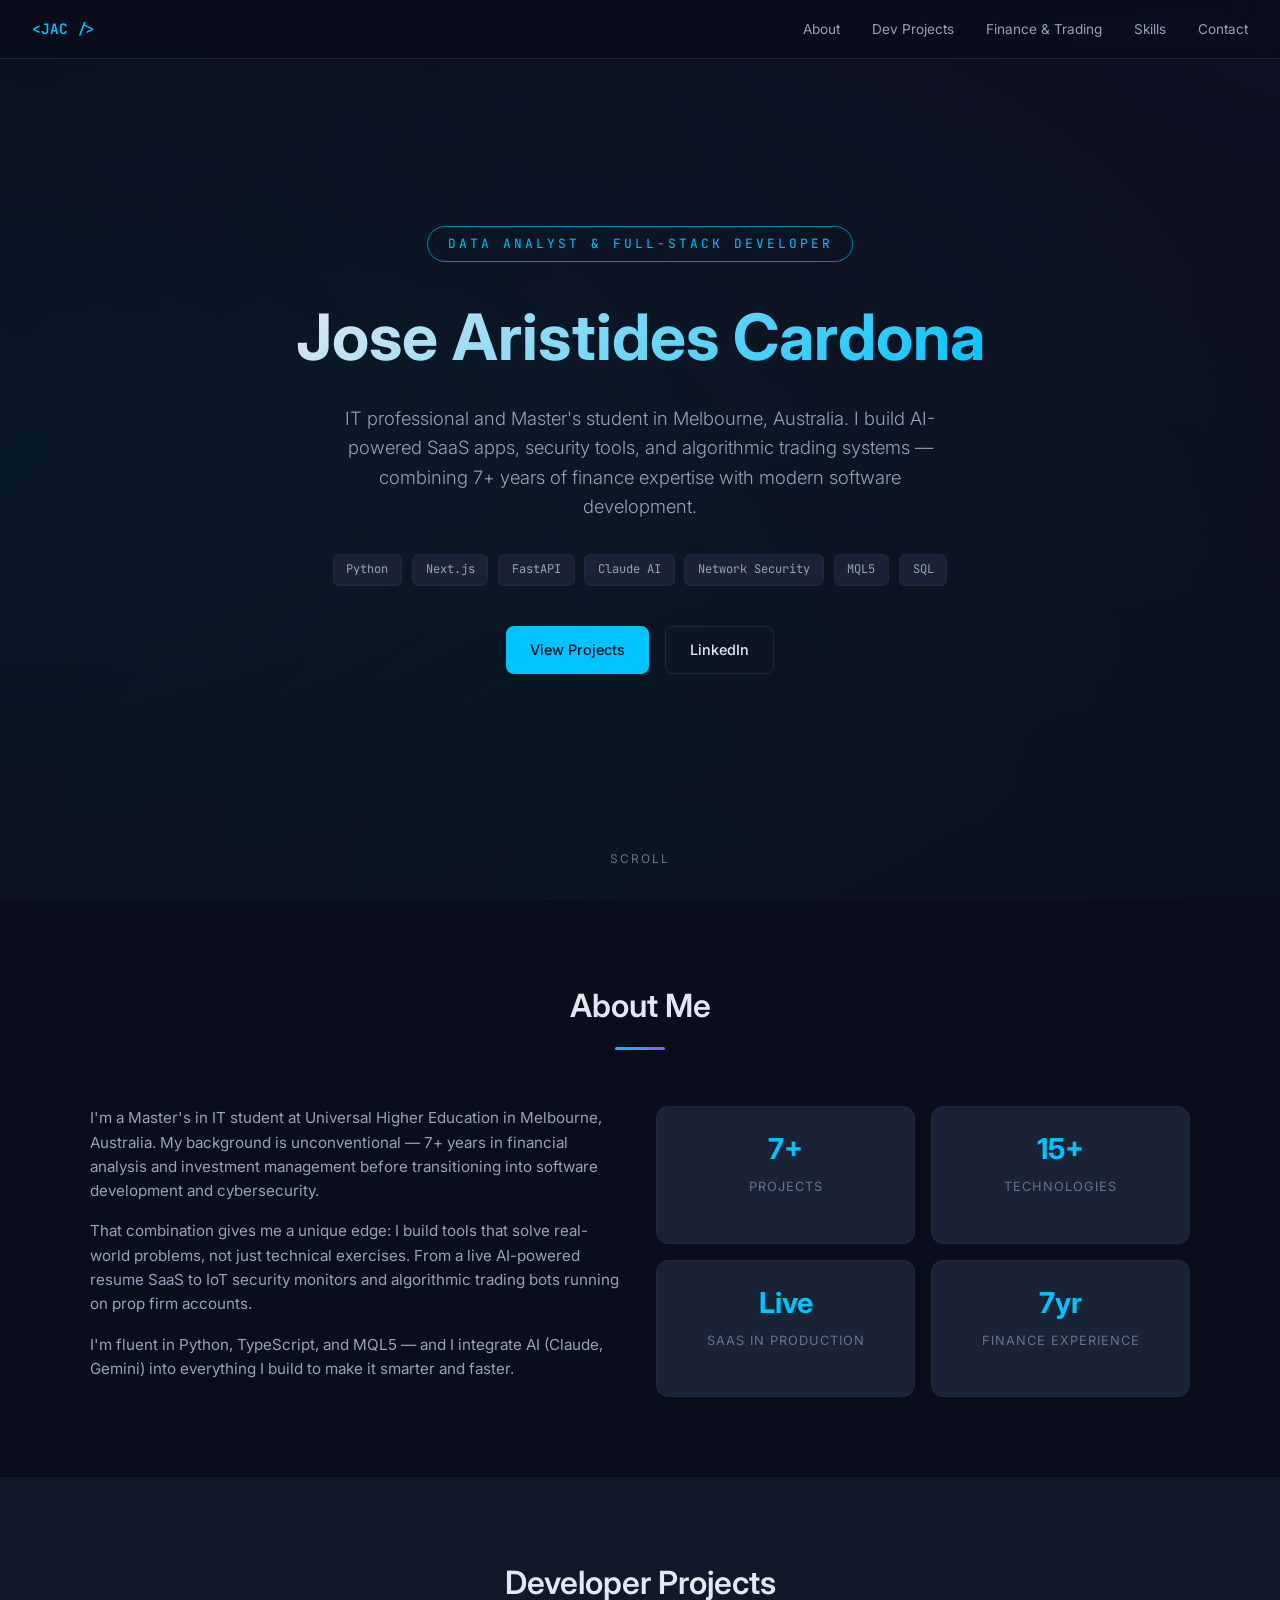
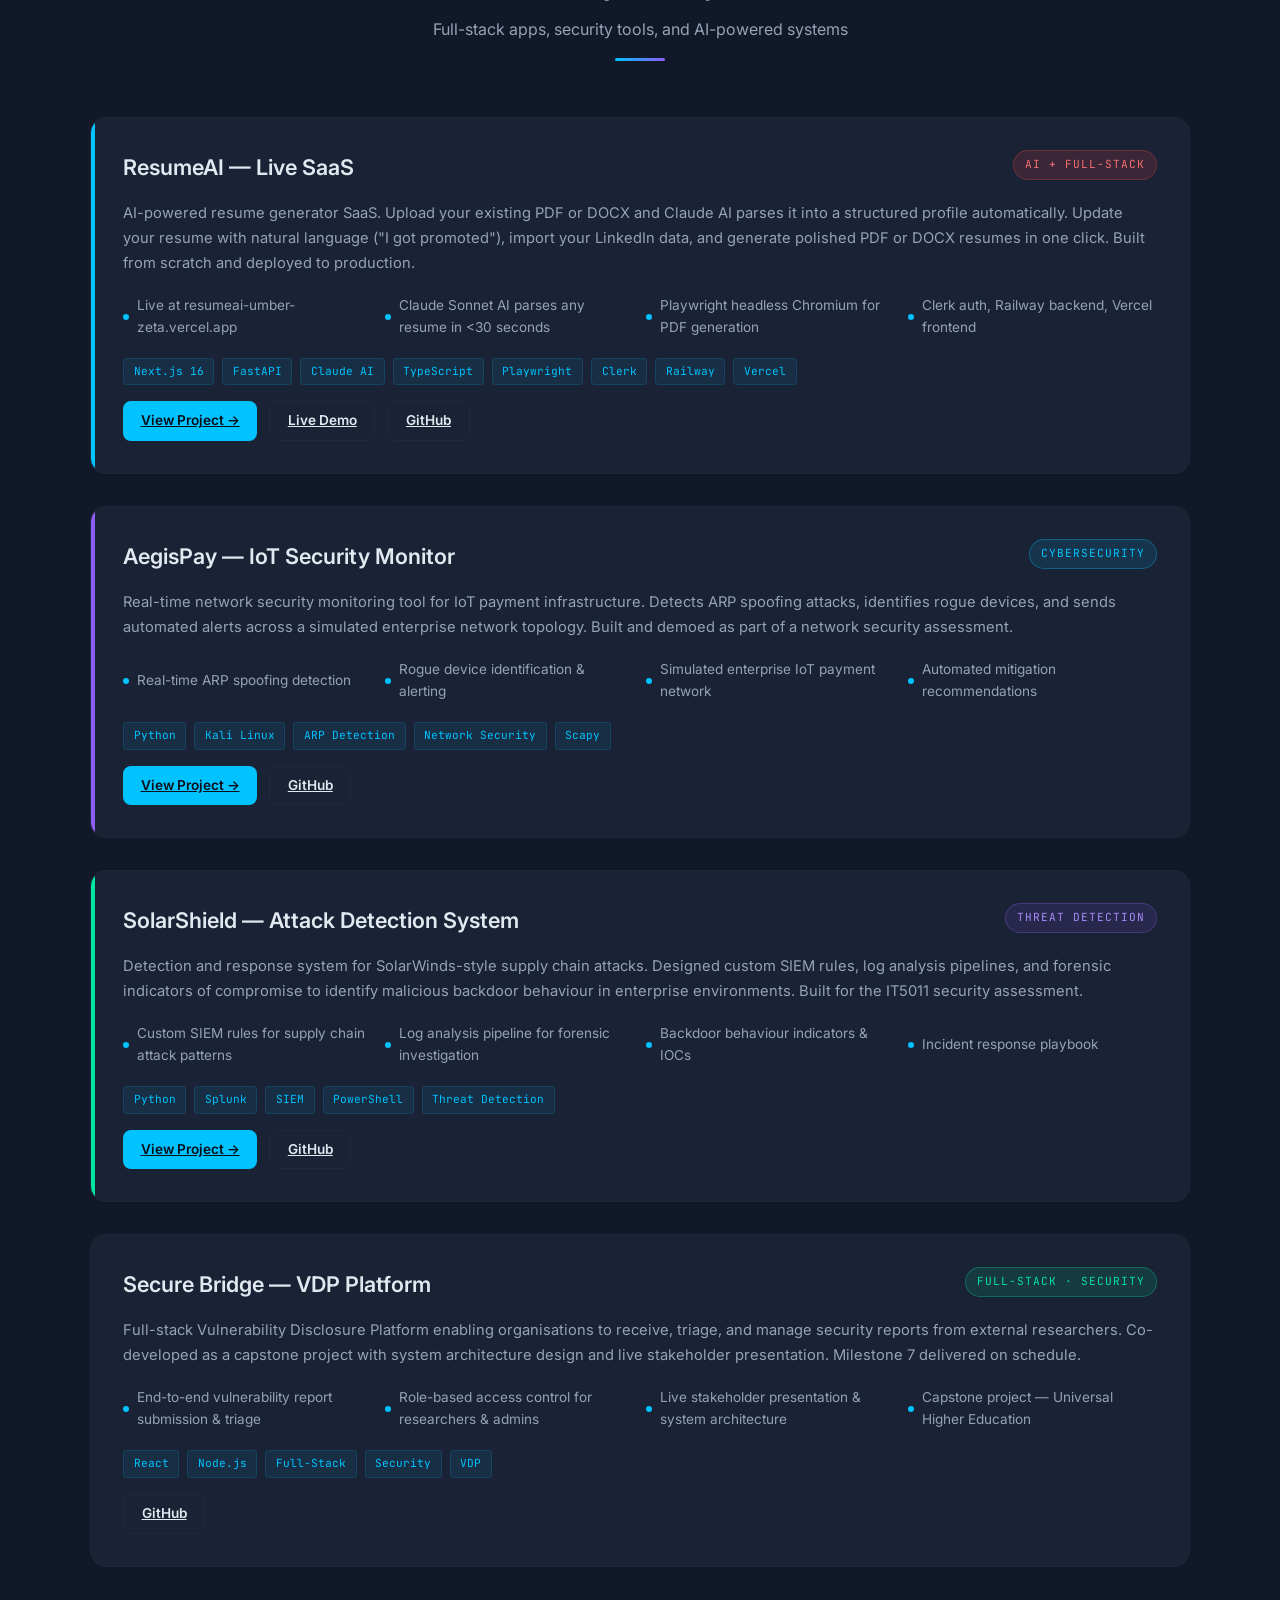
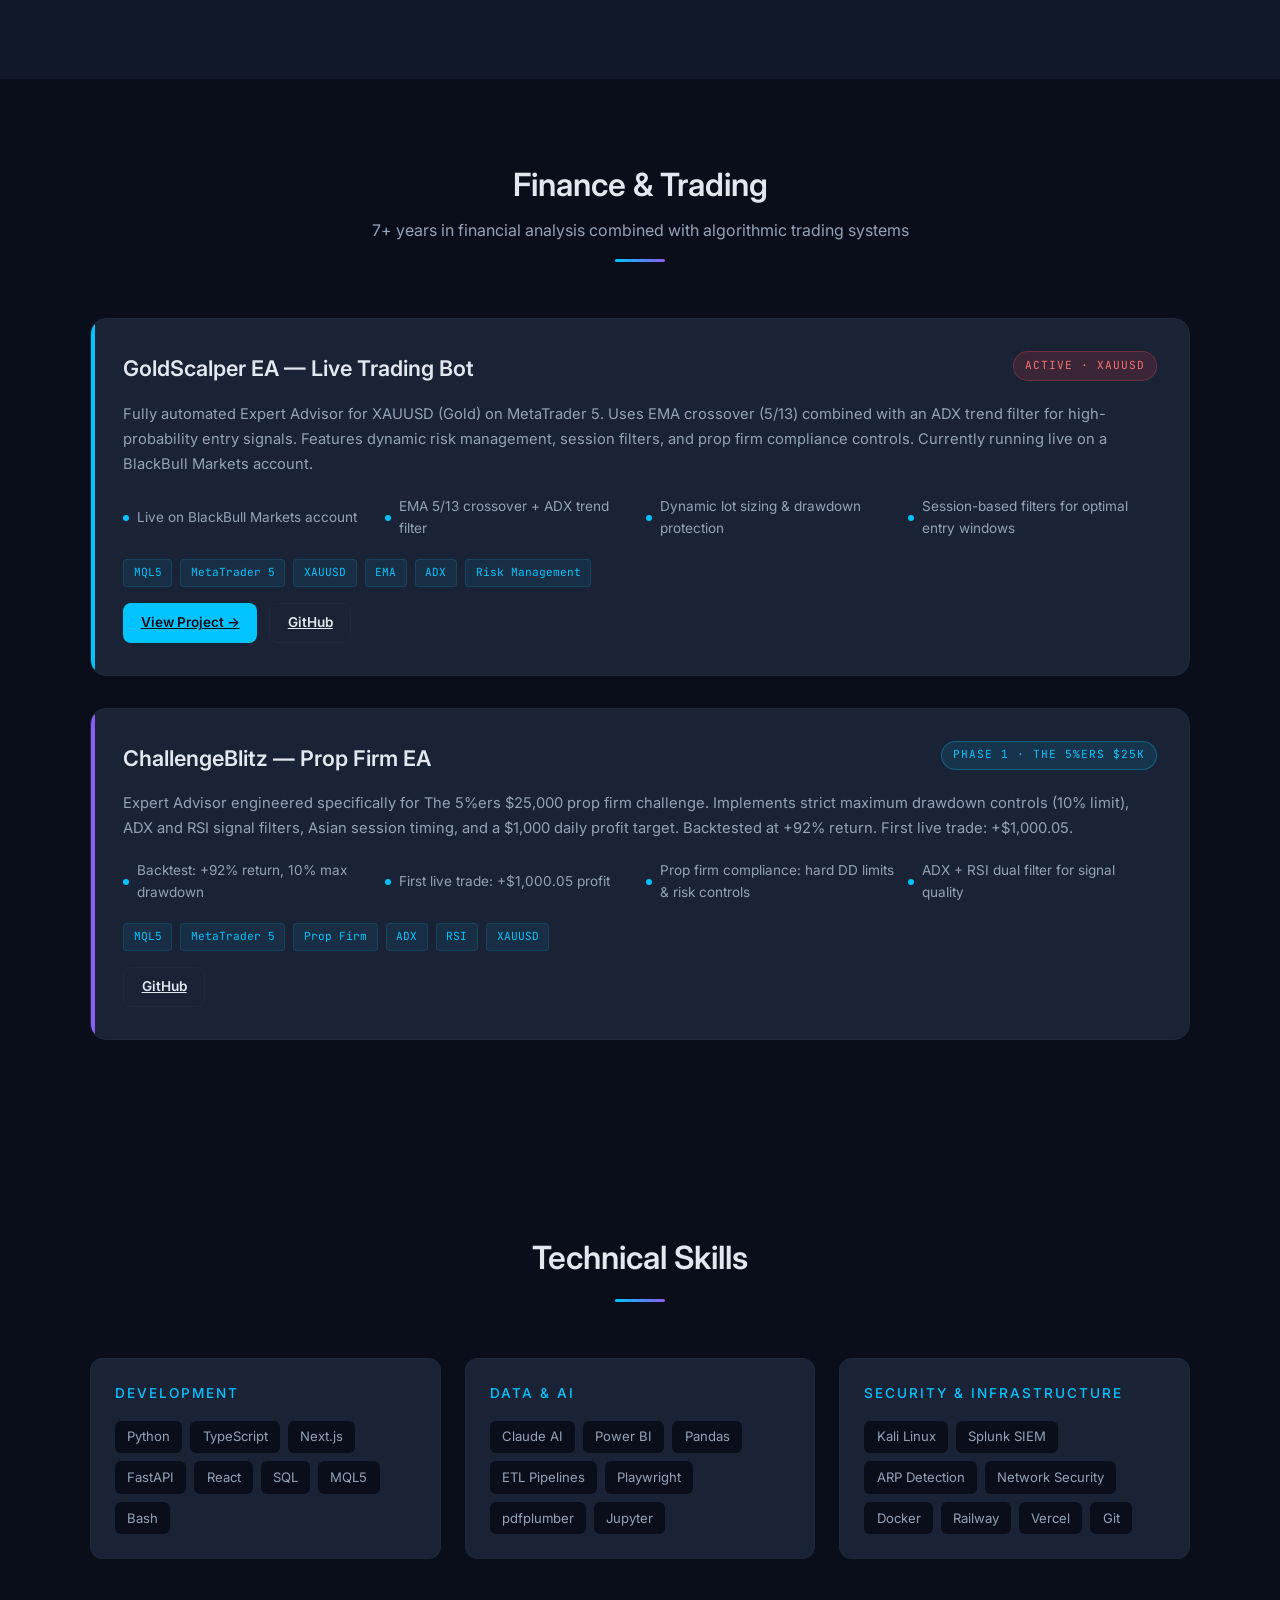
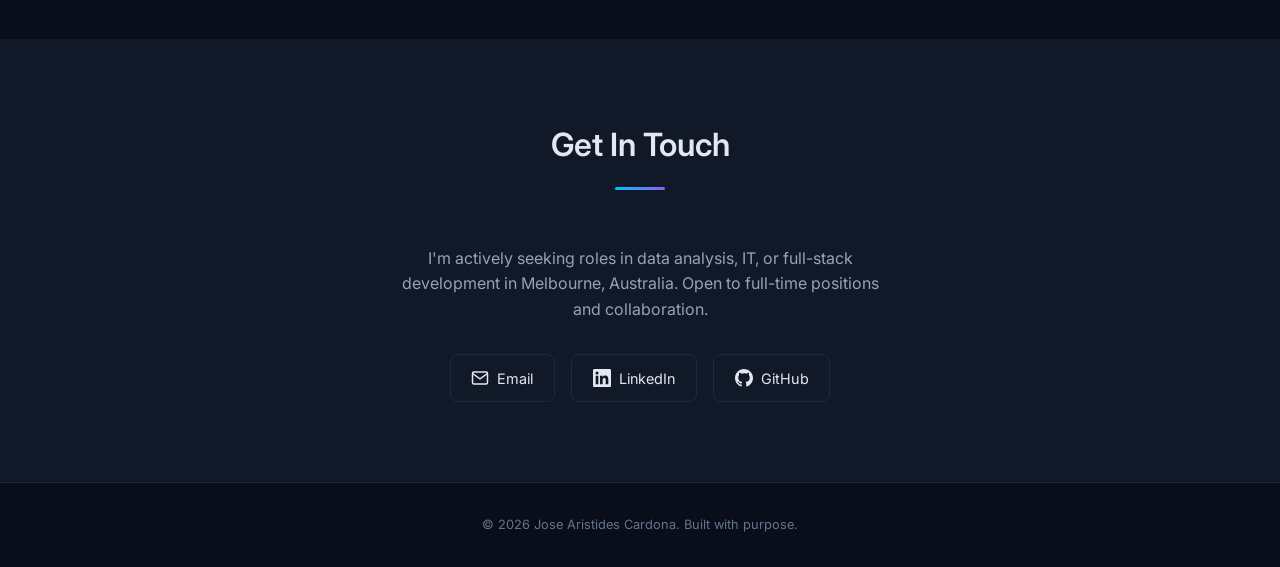
==== commit a75b6aaf: "feat: add individual project pages with video, README, and key files Co-Authored-By: Claude Sonnet 4" ====
--- a/index.html
+++ b/index.html
@@ -598,7 +598,8 @@
         <span class="tech-tag">Vercel</span>
       </div>
       <div style="margin-top:1rem;display:flex;gap:0.75rem;flex-wrap:wrap;">
-        <a href="https://resumeai-umber-zeta.vercel.app" target="_blank" class="btn-primary" style="padding:0.5rem 1.1rem;border-radius:8px;font-size:0.85rem;font-weight:600;display:inline-flex;align-items:center;gap:6px;">Live Demo</a>
+        <a href="projects/resumeai.html" class="btn-primary" style="padding:0.5rem 1.1rem;border-radius:8px;font-size:0.85rem;font-weight:600;display:inline-flex;align-items:center;gap:6px;">View Project →</a>
+        <a href="https://resumeai-umber-zeta.vercel.app" target="_blank" class="btn-outline" style="padding:0.5rem 1.1rem;border-radius:8px;font-size:0.85rem;font-weight:600;display:inline-flex;align-items:center;gap:6px;">Live Demo</a>
         <a href="https://github.com/josecardona1994/resumeai" target="_blank" class="btn-outline" style="padding:0.5rem 1.1rem;border-radius:8px;font-size:0.85rem;font-weight:600;display:inline-flex;align-items:center;gap:6px;">GitHub</a>
       </div>
     </div>
@@ -624,7 +625,8 @@
         <span class="tech-tag">Network Security</span>
         <span class="tech-tag">Scapy</span>
       </div>
-      <div style="margin-top:1rem;">
+      <div style="margin-top:1rem;display:flex;gap:0.75rem;flex-wrap:wrap;">
+        <a href="projects/aegispay.html" class="btn-primary" style="padding:0.5rem 1.1rem;border-radius:8px;font-size:0.85rem;font-weight:600;display:inline-flex;align-items:center;gap:6px;">View Project →</a>
         <a href="https://github.com/josecardona1994/aegispay" target="_blank" class="btn-outline" style="padding:0.5rem 1.1rem;border-radius:8px;font-size:0.85rem;font-weight:600;display:inline-flex;align-items:center;gap:6px;">GitHub</a>
       </div>
     </div>
@@ -650,7 +652,8 @@
         <span class="tech-tag">PowerShell</span>
         <span class="tech-tag">Threat Detection</span>
       </div>
-      <div style="margin-top:1rem;">
+      <div style="margin-top:1rem;display:flex;gap:0.75rem;flex-wrap:wrap;">
+        <a href="projects/solarshield.html" class="btn-primary" style="padding:0.5rem 1.1rem;border-radius:8px;font-size:0.85rem;font-weight:600;display:inline-flex;align-items:center;gap:6px;">View Project →</a>
         <a href="https://github.com/josecardona1994/solarshield" target="_blank" class="btn-outline" style="padding:0.5rem 1.1rem;border-radius:8px;font-size:0.85rem;font-weight:600;display:inline-flex;align-items:center;gap:6px;">GitHub</a>
       </div>
     </div>
@@ -715,7 +718,8 @@
         <span class="tech-tag">ADX</span>
         <span class="tech-tag">Risk Management</span>
       </div>
-      <div style="margin-top:1rem;">
+      <div style="margin-top:1rem;display:flex;gap:0.75rem;flex-wrap:wrap;">
+        <a href="projects/goldscalper.html" class="btn-primary" style="padding:0.5rem 1.1rem;border-radius:8px;font-size:0.85rem;font-weight:600;display:inline-flex;align-items:center;gap:6px;">View Project →</a>
         <a href="https://github.com/josecardona1994/vp-fvg-scalper" target="_blank" class="btn-outline" style="padding:0.5rem 1.1rem;border-radius:8px;font-size:0.85rem;font-weight:600;display:inline-flex;align-items:center;gap:6px;">GitHub</a>
       </div>
     </div>
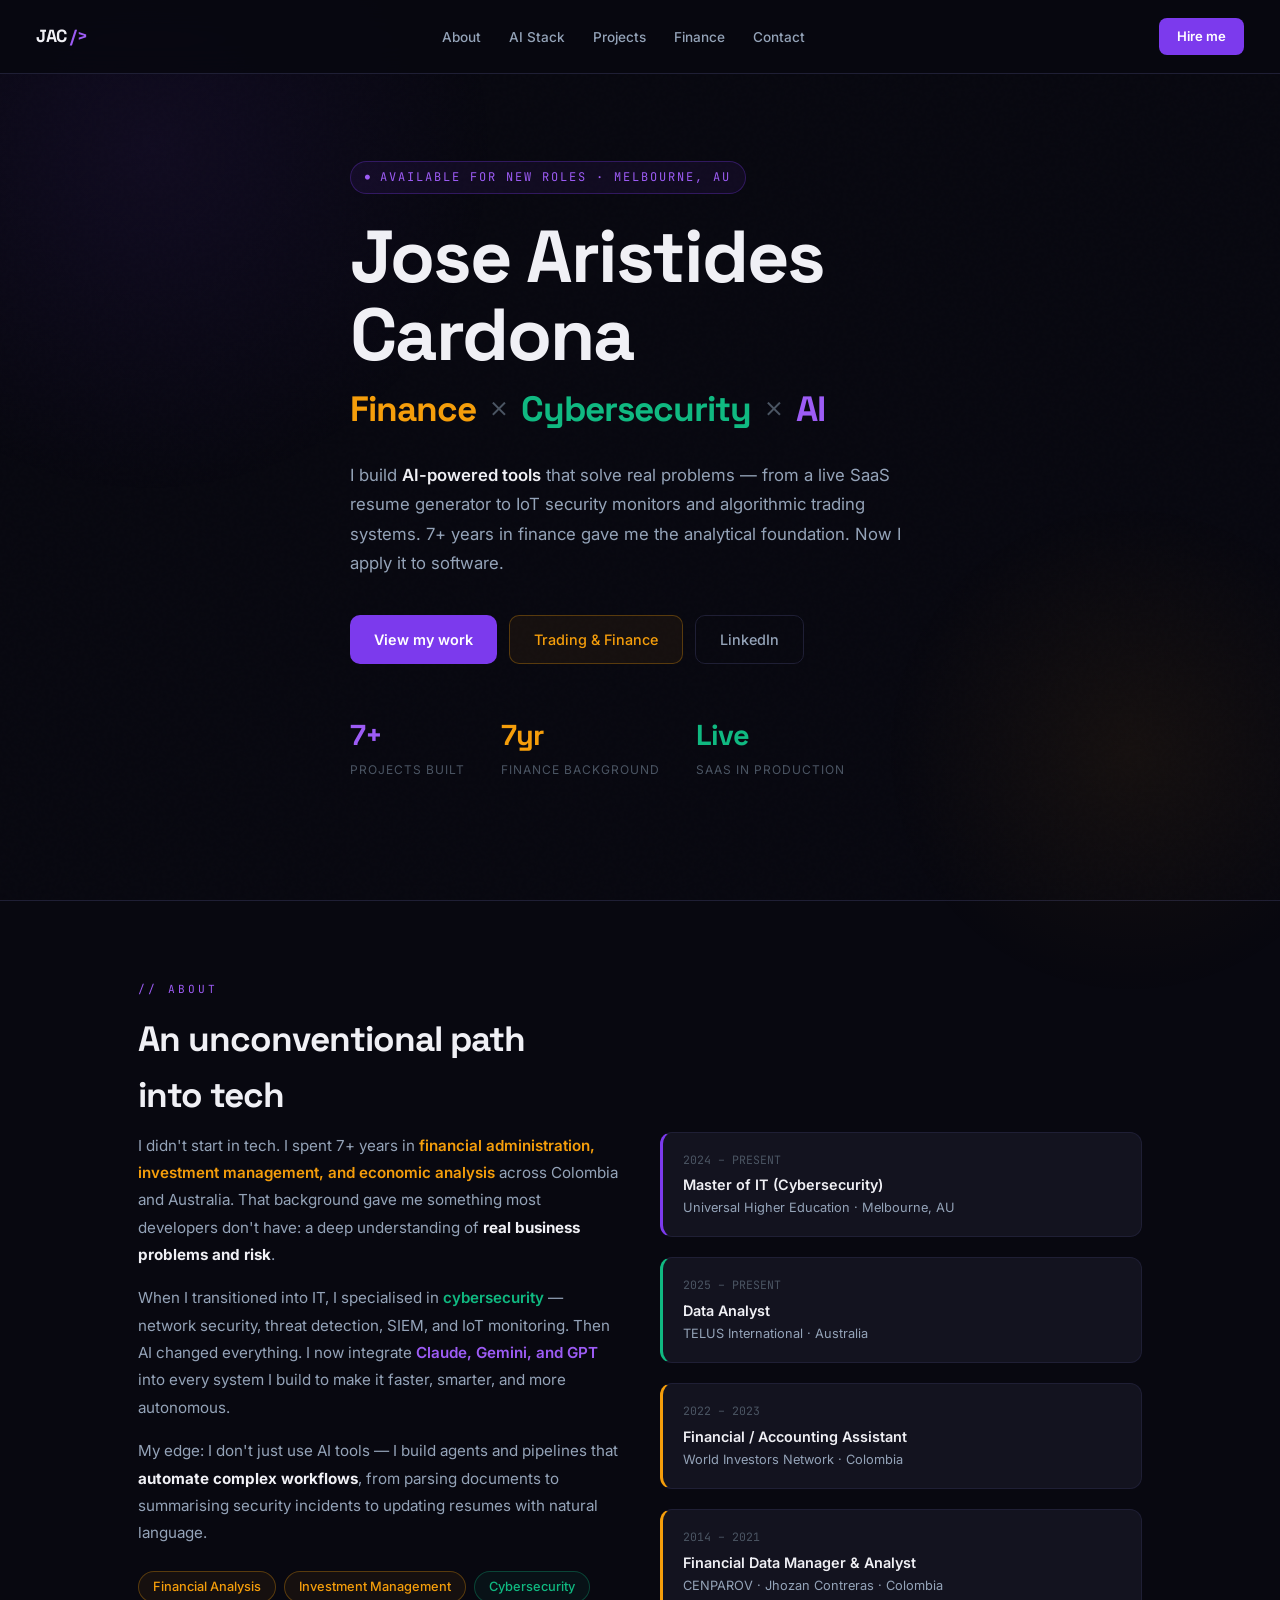
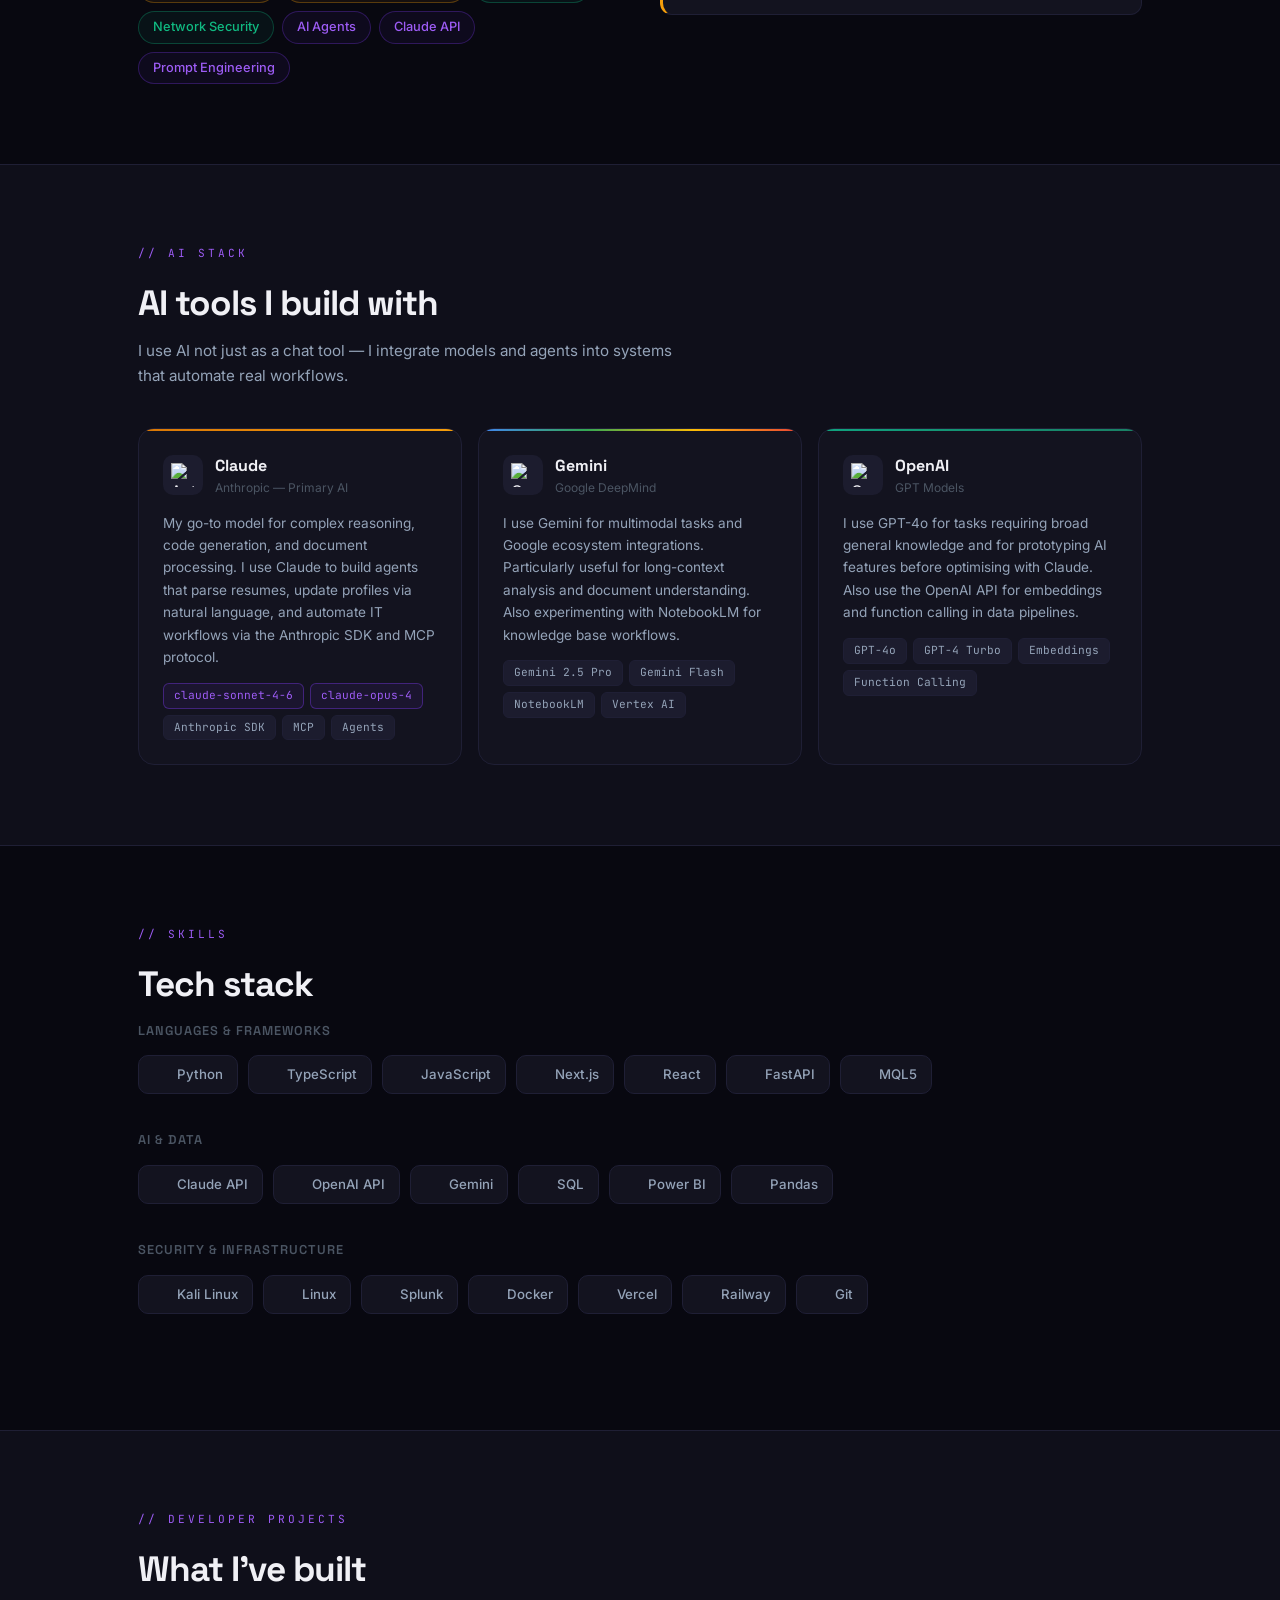
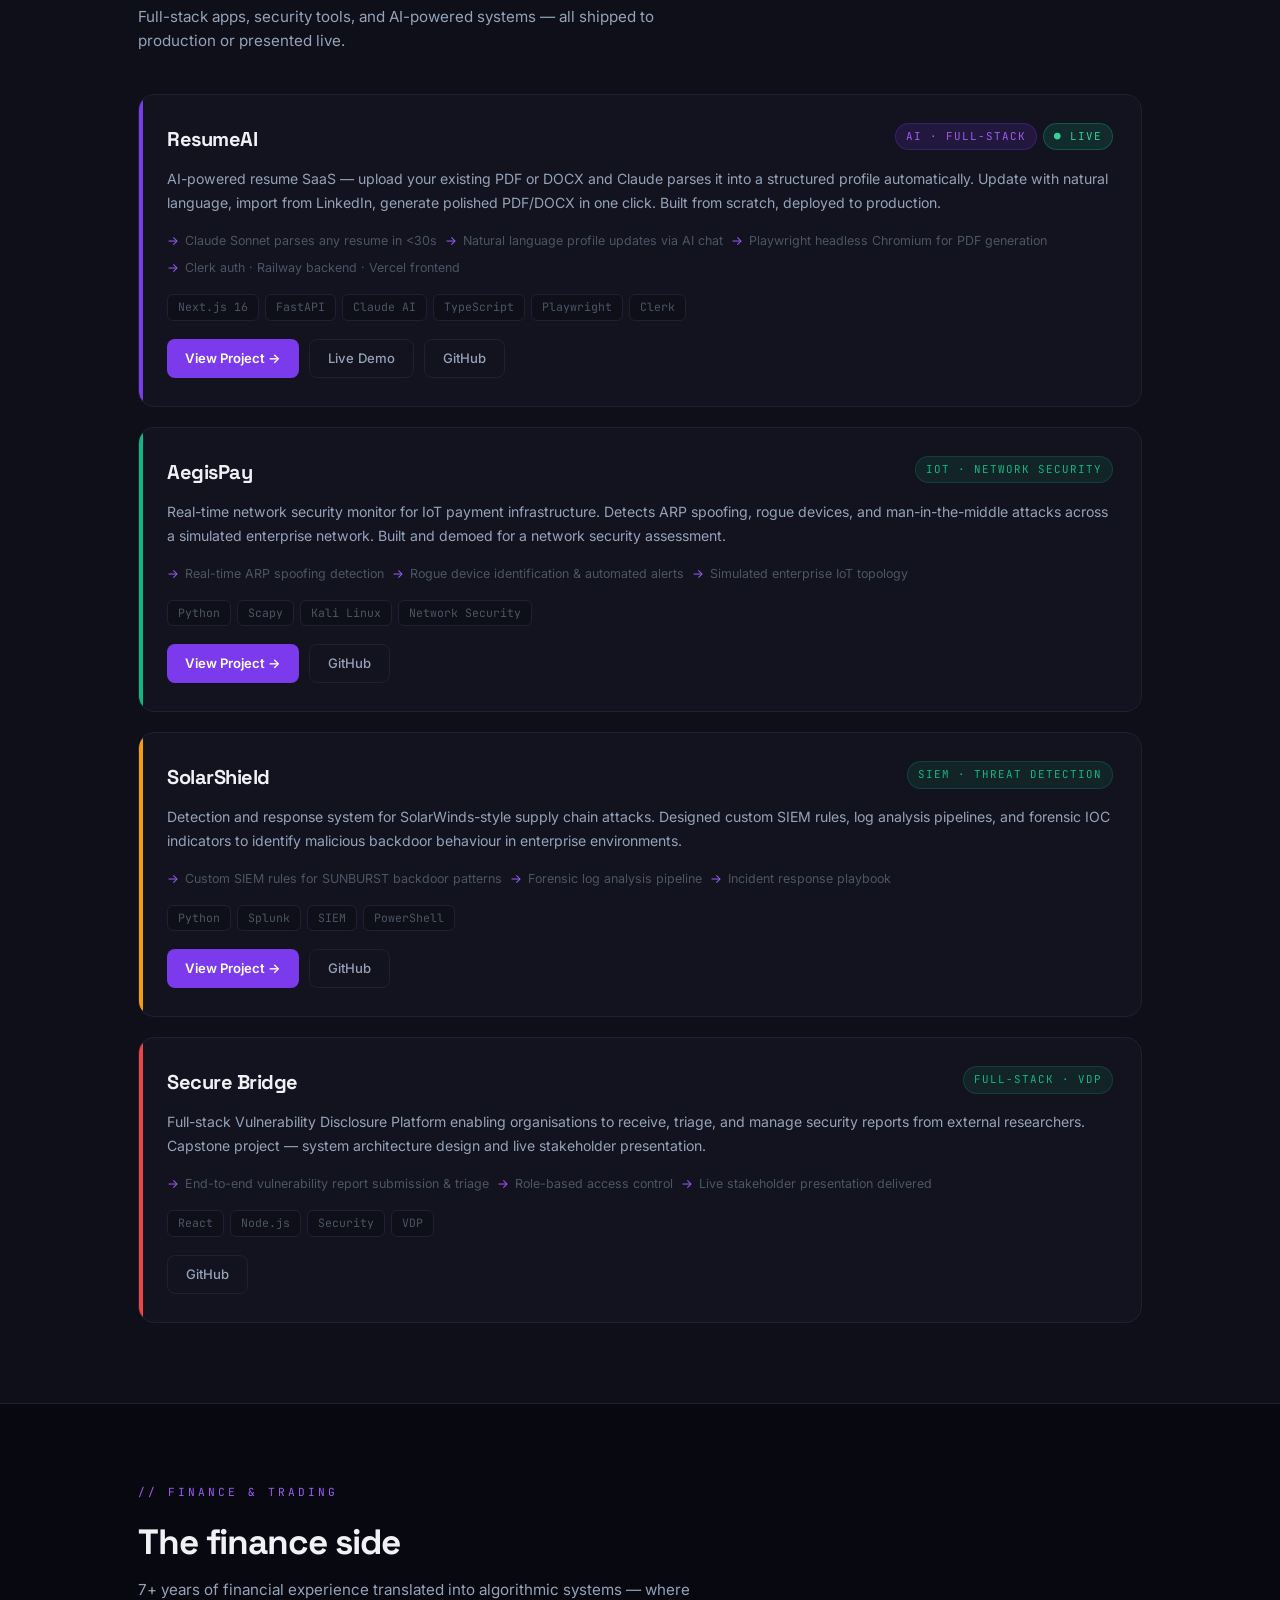
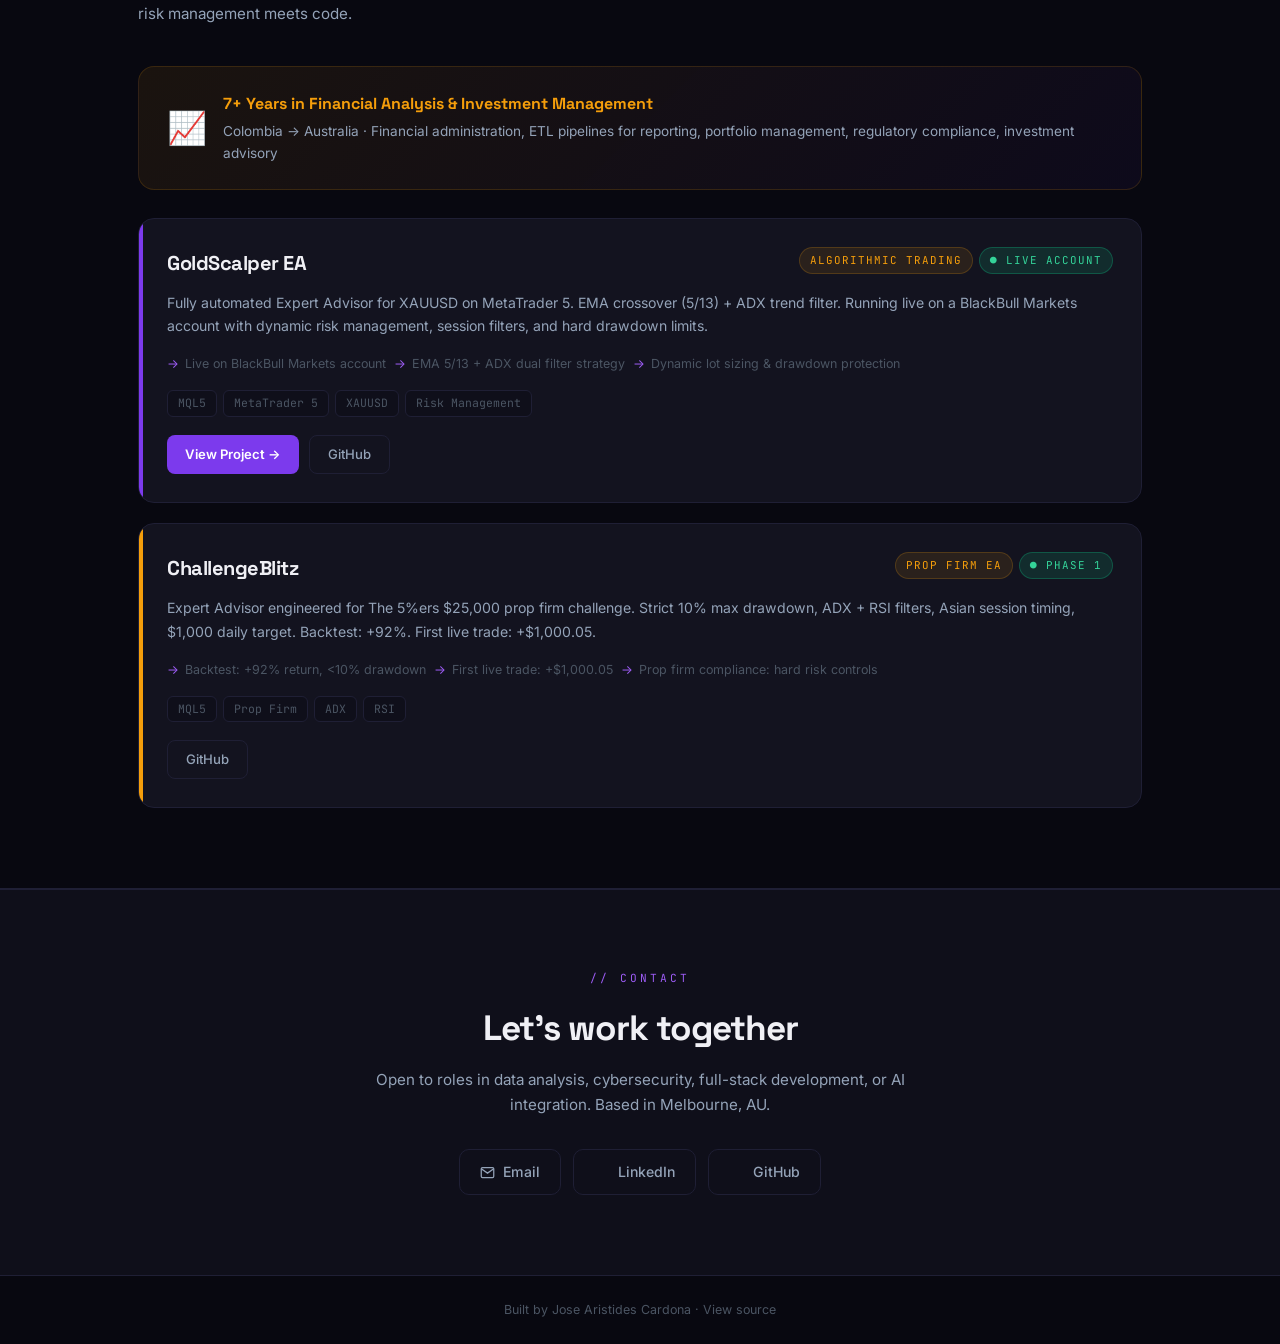
==== commit cc44f773: "redesign: Finance × Cybersecurity × AI brand, purple/gold palette, Space Grotesk, AI stack section, " ====
--- a/index.html
+++ b/index.html
@@ -1,841 +1,804 @@
-<!DOCTYPE html>
-<html lang="en">
-<head>
-<meta charset="UTF-8">
-<meta name="viewport" content="width=device-width, initial-scale=1.0">
-<title>Jose Aristides Cardona | Developer & Data Analyst Portfolio</title>
-<style>
-  @import url('https://fonts.googleapis.com/css2?family=Inter:wght@300;400;500;600;700&family=JetBrains+Mono:wght@400;500&display=swap');
- 
-  :root {
-    --bg-primary: #0a0e1a;
-    --bg-secondary: #111827;
-    --bg-card: #1a2235;
-    --bg-card-hover: #1f2a40;
-    --accent: #00c3ff;
-    --accent-dim: #0088b3;
-    --accent-glow: rgba(0, 195, 255, 0.15);
-    --green: #00e5a0;
-    --purple: #8b5cf6;
-    --orange: #f59e0b;
-    --red: #ef4444;
-    --text-primary: #e2e8f0;
-    --text-secondary: #94a3b8;
-    --text-dim: #64748b;
-    --border: #1e293b;
-  }
- 
-  * { margin: 0; padding: 0; box-sizing: border-box; }
- 
-  html { scroll-behavior: smooth; }
- 
-  body {
-    font-family: 'Inter', -apple-system, sans-serif;
-    background: var(--bg-primary);
-    color: var(--text-primary);
-    line-height: 1.6;
-    overflow-x: hidden;
-  }
- 
-  /* ===== HERO ===== */
-  .hero {
-    min-height: 100vh;
-    display: flex;
-    align-items: center;
-    justify-content: center;
-    position: relative;
-    overflow: hidden;
-  }
- 
-  .hero::before {
-    content: '';
-    position: absolute;
-    top: -50%; left: -50%;
-    width: 200%; height: 200%;
-    background:
-      radial-gradient(ellipse at 20% 50%, rgba(0, 195, 255, 0.06) 0%, transparent 50%),
-      radial-gradient(ellipse at 80% 20%, rgba(139, 92, 246, 0.04) 0%, transparent 50%),
-      radial-gradient(ellipse at 50% 80%, rgba(0, 229, 160, 0.03) 0%, transparent 50%);
-    animation: drift 20s ease-in-out infinite;
-  }
- 
-  @keyframes drift {
-    0%, 100% { transform: translate(0, 0) rotate(0deg); }
-    33% { transform: translate(2%, -1%) rotate(1deg); }
-    66% { transform: translate(-1%, 2%) rotate(-1deg); }
-  }
- 
-  .hero-content {
-    position: relative;
-    z-index: 1;
-    text-align: center;
-    padding: 2rem;
-    max-width: 800px;
-  }
- 
-  .hero-label {
-    display: inline-block;
-    font-family: 'JetBrains Mono', monospace;
-    font-size: 0.8rem;
-    letter-spacing: 3px;
-    text-transform: uppercase;
-    color: var(--accent);
-    border: 1px solid var(--accent-dim);
-    padding: 0.4rem 1.2rem;
-    border-radius: 20px;
-    margin-bottom: 1.5rem;
-  }
- 
-  .hero h1 {
-    font-size: clamp(2.5rem, 6vw, 4rem);
-    font-weight: 700;
-    margin-bottom: 1rem;
-    background: linear-gradient(135deg, #e2e8f0, #00c3ff);
-    -webkit-background-clip: text;
-    -webkit-text-fill-color: transparent;
-    background-clip: text;
-  }
- 
-  .hero-subtitle {
-    font-size: 1.15rem;
-    color: var(--text-secondary);
-    max-width: 600px;
-    margin: 0 auto 2rem;
-    font-weight: 300;
-  }
- 
-  .hero-tags {
-    display: flex;
-    gap: 0.6rem;
-    flex-wrap: wrap;
-    justify-content: center;
-    margin-bottom: 2.5rem;
-  }
- 
-  .hero-tag {
-    font-family: 'JetBrains Mono', monospace;
-    font-size: 0.75rem;
-    padding: 0.35rem 0.8rem;
-    background: var(--bg-card);
-    border: 1px solid var(--border);
-    border-radius: 6px;
-    color: var(--text-secondary);
-  }
- 
-  .hero-links {
-    display: flex;
-    gap: 1rem;
-    justify-content: center;
-  }
- 
-  .hero-links a {
-    display: inline-flex;
-    align-items: center;
-    gap: 0.5rem;
-    padding: 0.7rem 1.5rem;
-    border-radius: 8px;
-    font-size: 0.9rem;
-    font-weight: 500;
-    text-decoration: none;
-    transition: all 0.3s;
-  }
- 
-  .btn-primary {
-    background: var(--accent);
-    color: var(--bg-primary);
-  }
-  .btn-primary:hover { background: #33cfff; box-shadow: 0 0 20px var(--accent-glow); }
- 
-  .btn-outline {
-    border: 1px solid var(--border);
-    color: var(--text-primary);
-    background: transparent;
-  }
-  .btn-outline:hover { border-color: var(--accent); color: var(--accent); }
- 
-  .scroll-indicator {
-    position: absolute;
-    bottom: 2rem;
-    left: 50%;
-    transform: translateX(-50%);
-    animation: bounce 2s infinite;
-    color: var(--text-dim);
-    font-size: 0.75rem;
-    letter-spacing: 2px;
-  }
- 
-  @keyframes bounce {
-    0%, 100% { transform: translateX(-50%) translateY(0); }
-    50% { transform: translateX(-50%) translateY(8px); }
-  }
- 
-  /* ===== SECTION LAYOUT ===== */
-  section { padding: 5rem 2rem; }
- 
-  .container { max-width: 1100px; margin: 0 auto; }
- 
-  .section-header {
-    text-align: center;
-    margin-bottom: 3.5rem;
-  }
- 
-  .section-header h2 {
-    font-size: 2rem;
-    font-weight: 600;
-    margin-bottom: 0.5rem;
-  }
- 
-  .section-header p {
-    color: var(--text-secondary);
-    font-size: 1rem;
-  }
- 
-  .accent-line {
-    width: 50px;
-    height: 3px;
-    background: linear-gradient(90deg, var(--accent), var(--purple));
-    margin: 1rem auto 0;
-    border-radius: 2px;
-  }
- 
-  /* ===== ABOUT ===== */
-  .about-grid {
-    display: grid;
-    grid-template-columns: 1fr 1fr;
-    gap: 2rem;
-  }
- 
-  .about-text { font-size: 0.95rem; color: var(--text-secondary); }
-  .about-text p { margin-bottom: 1rem; }
- 
-  .about-stats {
-    display: grid;
-    grid-template-columns: 1fr 1fr;
-    gap: 1rem;
-  }
- 
-  .stat-card {
-    background: var(--bg-card);
-    border: 1px solid var(--border);
-    border-radius: 12px;
-    padding: 1.2rem;
-    text-align: center;
-    transition: border-color 0.3s;
-  }
-  .stat-card:hover { border-color: var(--accent-dim); }
- 
-  .stat-number {
-    font-size: 1.8rem;
-    font-weight: 700;
-    color: var(--accent);
-    display: block;
-  }
- 
-  .stat-label {
-    font-size: 0.8rem;
-    color: var(--text-dim);
-    text-transform: uppercase;
-    letter-spacing: 1px;
-    margin-top: 0.3rem;
-  }
- 
-  /* ===== PROJECTS ===== */
-  .projects-section { background: var(--bg-secondary); }
- 
-  .project-card {
-    background: var(--bg-card);
-    border: 1px solid var(--border);
-    border-radius: 16px;
-    padding: 2rem;
-    margin-bottom: 2rem;
-    transition: all 0.3s;
-    position: relative;
-    overflow: hidden;
-  }
- 
-  .project-card:hover {
-    border-color: var(--accent-dim);
-    transform: translateY(-2px);
-    box-shadow: 0 8px 30px rgba(0, 0, 0, 0.3);
-  }
- 
-  .project-card::before {
-    content: '';
-    position: absolute;
-    top: 0; left: 0;
-    width: 4px; height: 100%;
-    border-radius: 4px 0 0 4px;
-  }
- 
-  .project-card:nth-child(1)::before { background: var(--red); }
-  .project-card:nth-child(2)::before { background: var(--accent); }
-  .project-card:nth-child(3)::before { background: var(--purple); }
-  .project-card:nth-child(4)::before { background: var(--green); }
- 
-  .project-header {
-    display: flex;
-    justify-content: space-between;
-    align-items: flex-start;
-    margin-bottom: 1rem;
-    flex-wrap: wrap;
-    gap: 0.5rem;
-  }
- 
-  .project-title {
-    font-size: 1.35rem;
-    font-weight: 600;
-  }
- 
-  .project-badge {
-    font-family: 'JetBrains Mono', monospace;
-    font-size: 0.7rem;
-    padding: 0.3rem 0.7rem;
-    border-radius: 20px;
-    letter-spacing: 1px;
-    text-transform: uppercase;
-    white-space: nowrap;
-  }
- 
-  .badge-cyber { background: rgba(239, 68, 68, 0.15); color: #f87171; border: 1px solid rgba(239, 68, 68, 0.3); }
-  .badge-data { background: rgba(0, 195, 255, 0.12); color: var(--accent); border: 1px solid rgba(0, 195, 255, 0.3); }
-  .badge-infra { background: rgba(139, 92, 246, 0.12); color: #a78bfa; border: 1px solid rgba(139, 92, 246, 0.3); }
-  .badge-network { background: rgba(0, 229, 160, 0.12); color: var(--green); border: 1px solid rgba(0, 229, 160, 0.3); }
- 
-  .project-desc {
-    color: var(--text-secondary);
-    font-size: 0.92rem;
-    margin-bottom: 1.2rem;
-    line-height: 1.7;
-  }
- 
-  .project-highlights {
-    display: grid;
-    grid-template-columns: repeat(auto-fit, minmax(200px, 1fr));
-    gap: 0.8rem;
-    margin-bottom: 1.2rem;
-  }
- 
-  .highlight {
-    display: flex;
-    align-items: center;
-    gap: 0.5rem;
-    font-size: 0.85rem;
-    color: var(--text-secondary);
-  }
- 
-  .highlight-dot {
-    width: 6px; height: 6px;
-    border-radius: 50%;
-    background: var(--accent);
-    flex-shrink: 0;
-  }
- 
-  .project-tech {
-    display: flex;
-    gap: 0.5rem;
-    flex-wrap: wrap;
-  }
- 
-  .tech-tag {
-    font-family: 'JetBrains Mono', monospace;
-    font-size: 0.7rem;
-    padding: 0.25rem 0.6rem;
-    background: rgba(0, 195, 255, 0.08);
-    border: 1px solid rgba(0, 195, 255, 0.15);
-    border-radius: 4px;
-    color: var(--accent);
-  }
- 
-  /* ===== SKILLS ===== */
-  .skills-grid {
-    display: grid;
-    grid-template-columns: repeat(auto-fit, minmax(280px, 1fr));
-    gap: 1.5rem;
-  }
- 
-  .skill-category {
-    background: var(--bg-card);
-    border: 1px solid var(--border);
-    border-radius: 12px;
-    padding: 1.5rem;
-  }
- 
-  .skill-category h3 {
-    font-size: 0.85rem;
-    text-transform: uppercase;
-    letter-spacing: 2px;
-    color: var(--accent);
-    margin-bottom: 1rem;
-    font-weight: 500;
-  }
- 
-  .skill-items {
-    display: flex;
-    flex-wrap: wrap;
-    gap: 0.5rem;
-  }
- 
-  .skill-item {
-    font-size: 0.82rem;
-    padding: 0.3rem 0.7rem;
-    background: var(--bg-primary);
-    border-radius: 6px;
-    color: var(--text-secondary);
-    border: 1px solid transparent;
-    transition: all 0.2s;
-  }
- 
-  .skill-item:hover {
-    border-color: var(--accent-dim);
-    color: var(--text-primary);
-  }
- 
-  /* ===== CONTACT ===== */
-  .contact-section { background: var(--bg-secondary); }
- 
-  .contact-content {
-    text-align: center;
-    max-width: 500px;
-    margin: 0 auto;
-  }
- 
-  .contact-content p {
-    color: var(--text-secondary);
-    margin-bottom: 2rem;
-  }
- 
-  .contact-links {
-    display: flex;
-    gap: 1rem;
-    justify-content: center;
-    flex-wrap: wrap;
-  }
- 
-  .contact-link {
-    display: inline-flex;
-    align-items: center;
-    gap: 0.5rem;
-    padding: 0.7rem 1.3rem;
-    border: 1px solid var(--border);
-    border-radius: 8px;
-    color: var(--text-primary);
-    text-decoration: none;
-    font-size: 0.9rem;
-    transition: all 0.3s;
-  }
- 
-  .contact-link:hover {
-    border-color: var(--accent);
-    color: var(--accent);
-    background: var(--accent-glow);
-  }
- 
-  /* ===== FOOTER ===== */
-  footer {
-    text-align: center;
-    padding: 2rem;
-    color: var(--text-dim);
-    font-size: 0.8rem;
-    border-top: 1px solid var(--border);
-  }
- 
-  /* ===== NAV ===== */
-  nav {
-    position: fixed;
-    top: 0;
-    width: 100%;
-    z-index: 100;
-    padding: 1rem 2rem;
-    background: rgba(10, 14, 26, 0.85);
-    backdrop-filter: blur(12px);
-    border-bottom: 1px solid var(--border);
-    display: flex;
-    justify-content: space-between;
-    align-items: center;
-  }
- 
-  .nav-logo {
-    font-family: 'JetBrains Mono', monospace;
-    font-size: 0.9rem;
-    font-weight: 600;
-    color: var(--accent);
-  }
- 
-  .nav-links {
-    display: flex;
-    gap: 2rem;
-    list-style: none;
-  }
- 
-  .nav-links a {
-    color: var(--text-secondary);
-    text-decoration: none;
-    font-size: 0.85rem;
-    transition: color 0.2s;
-  }
- 
-  .nav-links a:hover { color: var(--accent); }
- 
-  /* ===== RESPONSIVE ===== */
-  @media (max-width: 768px) {
-    .about-grid { grid-template-columns: 1fr; }
-    .nav-links { display: none; }
-    .project-header { flex-direction: column; }
-    .hero h1 { font-size: 2.2rem; }
-  }
-</style>
-</head>
-<body>
- 
-<nav>
-  <div class="nav-logo">&lt;JAC /&gt;</div>
-  <ul class="nav-links">
-    <li><a href="#about">About</a></li>
-    <li><a href="#projects">Dev Projects</a></li>
-    <li><a href="#finance">Finance & Trading</a></li>
-    <li><a href="#skills">Skills</a></li>
-    <li><a href="#contact">Contact</a></li>
-  </ul>
-</nav>
- 
-<!-- HERO -->
-<section class="hero">
-  <div class="hero-content">
-    <div class="hero-label">Data Analyst &amp; Full-Stack Developer</div>
-    <h1>Jose Aristides Cardona</h1>
-    <p class="hero-subtitle">
-      IT professional and Master's student in Melbourne, Australia. I build AI-powered SaaS apps, security tools, and algorithmic trading systems — combining 7+ years of finance expertise with modern software development.
-    </p>
-    <div class="hero-tags">
-      <span class="hero-tag">Python</span>
-      <span class="hero-tag">Next.js</span>
-      <span class="hero-tag">FastAPI</span>
-      <span class="hero-tag">Claude AI</span>
-      <span class="hero-tag">Network Security</span>
-      <span class="hero-tag">MQL5</span>
-      <span class="hero-tag">SQL</span>
-    </div>
-    <div class="hero-links">
-      <a href="#projects" class="btn-primary">View Projects</a>
-      <a href="https://www.linkedin.com/in/jose-aristides-cardona-510081115/" class="btn-outline" target="_blank">LinkedIn</a>
-    </div>
-  </div>
-  <div class="scroll-indicator">SCROLL</div>
-</section>
- 
-<!-- ABOUT -->
-<section id="about">
-  <div class="container">
-    <div class="section-header">
-      <h2>About Me</h2>
-      <div class="accent-line"></div>
-    </div>
-    <div class="about-grid">
-      <div class="about-text">
-        <p>
-          I'm a Master's in IT student at Universal Higher Education in Melbourne, Australia. My background is unconventional — 7+ years in financial analysis and investment management before transitioning into software development and cybersecurity.
-        </p>
-        <p>
-          That combination gives me a unique edge: I build tools that solve real-world problems, not just technical exercises. From a live AI-powered resume SaaS to IoT security monitors and algorithmic trading bots running on prop firm accounts.
-        </p>
-        <p>
-          I'm fluent in Python, TypeScript, and MQL5 — and I integrate AI (Claude, Gemini) into everything I build to make it smarter and faster.
-        </p>
-      </div>
-      <div class="about-stats">
-        <div class="stat-card">
-          <span class="stat-number">7+</span>
-          <div class="stat-label">Projects</div>
-        </div>
-        <div class="stat-card">
-          <span class="stat-number">15+</span>
-          <div class="stat-label">Technologies</div>
-        </div>
-        <div class="stat-card">
-          <span class="stat-number">Live</span>
-          <div class="stat-label">SaaS in Production</div>
-        </div>
-        <div class="stat-card">
-          <span class="stat-number">7yr</span>
-          <div class="stat-label">Finance Experience</div>
-        </div>
-      </div>
-    </div>
-  </div>
-</section>
- 
-<!-- PROJECTS -->
-<section id="projects" class="projects-section">
-  <div class="container">
-    <div class="section-header">
-      <h2>Developer Projects</h2>
-      <p>Full-stack apps, security tools, and AI-powered systems</p>
-      <div class="accent-line"></div>
-    </div>
-
-    <div class="project-card">
-      <div class="project-header">
-        <div class="project-title">ResumeAI — Live SaaS</div>
-        <span class="project-badge badge-cyber">AI + Full-Stack</span>
-      </div>
-      <p class="project-desc">
-        AI-powered resume generator SaaS. Upload your existing PDF or DOCX and Claude AI parses it into a structured profile automatically. Update your resume with natural language ("I got promoted"), import your LinkedIn data, and generate polished PDF or DOCX resumes in one click. Built from scratch and deployed to production.
-      </p>
-      <div class="project-highlights">
-        <div class="highlight"><div class="highlight-dot"></div>Live at resumeai-umber-zeta.vercel.app</div>
-        <div class="highlight"><div class="highlight-dot"></div>Claude Sonnet AI parses any resume in &lt;30 seconds</div>
-        <div class="highlight"><div class="highlight-dot"></div>Playwright headless Chromium for PDF generation</div>
-        <div class="highlight"><div class="highlight-dot"></div>Clerk auth, Railway backend, Vercel frontend</div>
-      </div>
-      <div class="project-tech">
-        <span class="tech-tag">Next.js 16</span>
-        <span class="tech-tag">FastAPI</span>
-        <span class="tech-tag">Claude AI</span>
-        <span class="tech-tag">TypeScript</span>
-        <span class="tech-tag">Playwright</span>
-        <span class="tech-tag">Clerk</span>
-        <span class="tech-tag">Railway</span>
-        <span class="tech-tag">Vercel</span>
-      </div>
-      <div style="margin-top:1rem;display:flex;gap:0.75rem;flex-wrap:wrap;">
-        <a href="projects/resumeai.html" class="btn-primary" style="padding:0.5rem 1.1rem;border-radius:8px;font-size:0.85rem;font-weight:600;display:inline-flex;align-items:center;gap:6px;">View Project →</a>
-        <a href="https://resumeai-umber-zeta.vercel.app" target="_blank" class="btn-outline" style="padding:0.5rem 1.1rem;border-radius:8px;font-size:0.85rem;font-weight:600;display:inline-flex;align-items:center;gap:6px;">Live Demo</a>
-        <a href="https://github.com/josecardona1994/resumeai" target="_blank" class="btn-outline" style="padding:0.5rem 1.1rem;border-radius:8px;font-size:0.85rem;font-weight:600;display:inline-flex;align-items:center;gap:6px;">GitHub</a>
-      </div>
-    </div>
-
-    <div class="project-card">
-      <div class="project-header">
-        <div class="project-title">AegisPay — IoT Security Monitor</div>
-        <span class="project-badge badge-data">Cybersecurity</span>
-      </div>
-      <p class="project-desc">
-        Real-time network security monitoring tool for IoT payment infrastructure. Detects ARP spoofing attacks, identifies rogue devices, and sends automated alerts across a simulated enterprise network topology. Built and demoed as part of a network security assessment.
-      </p>
-      <div class="project-highlights">
-        <div class="highlight"><div class="highlight-dot"></div>Real-time ARP spoofing detection</div>
-        <div class="highlight"><div class="highlight-dot"></div>Rogue device identification &amp; alerting</div>
-        <div class="highlight"><div class="highlight-dot"></div>Simulated enterprise IoT payment network</div>
-        <div class="highlight"><div class="highlight-dot"></div>Automated mitigation recommendations</div>
-      </div>
-      <div class="project-tech">
-        <span class="tech-tag">Python</span>
-        <span class="tech-tag">Kali Linux</span>
-        <span class="tech-tag">ARP Detection</span>
-        <span class="tech-tag">Network Security</span>
-        <span class="tech-tag">Scapy</span>
-      </div>
-      <div style="margin-top:1rem;display:flex;gap:0.75rem;flex-wrap:wrap;">
-        <a href="projects/aegispay.html" class="btn-primary" style="padding:0.5rem 1.1rem;border-radius:8px;font-size:0.85rem;font-weight:600;display:inline-flex;align-items:center;gap:6px;">View Project →</a>
-        <a href="https://github.com/josecardona1994/aegispay" target="_blank" class="btn-outline" style="padding:0.5rem 1.1rem;border-radius:8px;font-size:0.85rem;font-weight:600;display:inline-flex;align-items:center;gap:6px;">GitHub</a>
-      </div>
-    </div>
-
-    <div class="project-card">
-      <div class="project-header">
-        <div class="project-title">SolarShield — Attack Detection System</div>
-        <span class="project-badge badge-infra">Threat Detection</span>
-      </div>
-      <p class="project-desc">
-        Detection and response system for SolarWinds-style supply chain attacks. Designed custom SIEM rules, log analysis pipelines, and forensic indicators of compromise to identify malicious backdoor behaviour in enterprise environments. Built for the IT5011 security assessment.
-      </p>
-      <div class="project-highlights">
-        <div class="highlight"><div class="highlight-dot"></div>Custom SIEM rules for supply chain attack patterns</div>
-        <div class="highlight"><div class="highlight-dot"></div>Log analysis pipeline for forensic investigation</div>
-        <div class="highlight"><div class="highlight-dot"></div>Backdoor behaviour indicators &amp; IOCs</div>
-        <div class="highlight"><div class="highlight-dot"></div>Incident response playbook</div>
-      </div>
-      <div class="project-tech">
-        <span class="tech-tag">Python</span>
-        <span class="tech-tag">Splunk</span>
-        <span class="tech-tag">SIEM</span>
-        <span class="tech-tag">PowerShell</span>
-        <span class="tech-tag">Threat Detection</span>
-      </div>
-      <div style="margin-top:1rem;display:flex;gap:0.75rem;flex-wrap:wrap;">
-        <a href="projects/solarshield.html" class="btn-primary" style="padding:0.5rem 1.1rem;border-radius:8px;font-size:0.85rem;font-weight:600;display:inline-flex;align-items:center;gap:6px;">View Project →</a>
-        <a href="https://github.com/josecardona1994/solarshield" target="_blank" class="btn-outline" style="padding:0.5rem 1.1rem;border-radius:8px;font-size:0.85rem;font-weight:600;display:inline-flex;align-items:center;gap:6px;">GitHub</a>
-      </div>
-    </div>
-
-    <div class="project-card">
-      <div class="project-header">
-        <div class="project-title">Secure Bridge — VDP Platform</div>
-        <span class="project-badge badge-network">Full-Stack · Security</span>
-      </div>
-      <p class="project-desc">
-        Full-stack Vulnerability Disclosure Platform enabling organisations to receive, triage, and manage security reports from external researchers. Co-developed as a capstone project with system architecture design and live stakeholder presentation. Milestone 7 delivered on schedule.
-      </p>
-      <div class="project-highlights">
-        <div class="highlight"><div class="highlight-dot"></div>End-to-end vulnerability report submission &amp; triage</div>
-        <div class="highlight"><div class="highlight-dot"></div>Role-based access control for researchers &amp; admins</div>
-        <div class="highlight"><div class="highlight-dot"></div>Live stakeholder presentation &amp; system architecture</div>
-        <div class="highlight"><div class="highlight-dot"></div>Capstone project — Universal Higher Education</div>
-      </div>
-      <div class="project-tech">
-        <span class="tech-tag">React</span>
-        <span class="tech-tag">Node.js</span>
-        <span class="tech-tag">Full-Stack</span>
-        <span class="tech-tag">Security</span>
-        <span class="tech-tag">VDP</span>
-      </div>
-      <div style="margin-top:1rem;">
-        <a href="https://github.com/josecardona1994/secure-bridge" target="_blank" class="btn-outline" style="padding:0.5rem 1.1rem;border-radius:8px;font-size:0.85rem;font-weight:600;display:inline-flex;align-items:center;gap:6px;">GitHub</a>
-      </div>
-    </div>
-
-  </div>
-</section>
-
-<!-- FINANCE & TRADING -->
-<section id="finance">
-  <div class="container">
-    <div class="section-header">
-      <h2>Finance &amp; Trading</h2>
-      <p>7+ years in financial analysis combined with algorithmic trading systems</p>
-      <div class="accent-line"></div>
-    </div>
-
-    <div class="project-card">
-      <div class="project-header">
-        <div class="project-title">GoldScalper EA — Live Trading Bot</div>
-        <span class="project-badge badge-cyber">Active · XAUUSD</span>
-      </div>
-      <p class="project-desc">
-        Fully automated Expert Advisor for XAUUSD (Gold) on MetaTrader 5. Uses EMA crossover (5/13) combined with an ADX trend filter for high-probability entry signals. Features dynamic risk management, session filters, and prop firm compliance controls. Currently running live on a BlackBull Markets account.
-      </p>
-      <div class="project-highlights">
-        <div class="highlight"><div class="highlight-dot"></div>Live on BlackBull Markets account</div>
-        <div class="highlight"><div class="highlight-dot"></div>EMA 5/13 crossover + ADX trend filter</div>
-        <div class="highlight"><div class="highlight-dot"></div>Dynamic lot sizing &amp; drawdown protection</div>
-        <div class="highlight"><div class="highlight-dot"></div>Session-based filters for optimal entry windows</div>
-      </div>
-      <div class="project-tech">
-        <span class="tech-tag">MQL5</span>
-        <span class="tech-tag">MetaTrader 5</span>
-        <span class="tech-tag">XAUUSD</span>
-        <span class="tech-tag">EMA</span>
-        <span class="tech-tag">ADX</span>
-        <span class="tech-tag">Risk Management</span>
-      </div>
-      <div style="margin-top:1rem;display:flex;gap:0.75rem;flex-wrap:wrap;">
-        <a href="projects/goldscalper.html" class="btn-primary" style="padding:0.5rem 1.1rem;border-radius:8px;font-size:0.85rem;font-weight:600;display:inline-flex;align-items:center;gap:6px;">View Project →</a>
-        <a href="https://github.com/josecardona1994/vp-fvg-scalper" target="_blank" class="btn-outline" style="padding:0.5rem 1.1rem;border-radius:8px;font-size:0.85rem;font-weight:600;display:inline-flex;align-items:center;gap:6px;">GitHub</a>
-      </div>
-    </div>
-
-    <div class="project-card">
-      <div class="project-header">
-        <div class="project-title">ChallengeBlitz — Prop Firm EA</div>
-        <span class="project-badge badge-data">Phase 1 · The 5%ers $25k</span>
-      </div>
-      <p class="project-desc">
-        Expert Advisor engineered specifically for The 5%ers $25,000 prop firm challenge. Implements strict maximum drawdown controls (10% limit), ADX and RSI signal filters, Asian session timing, and a $1,000 daily profit target. Backtested at +92% return. First live trade: +$1,000.05.
-      </p>
-      <div class="project-highlights">
-        <div class="highlight"><div class="highlight-dot"></div>Backtest: +92% return, 10% max drawdown</div>
-        <div class="highlight"><div class="highlight-dot"></div>First live trade: +$1,000.05 profit</div>
-        <div class="highlight"><div class="highlight-dot"></div>Prop firm compliance: hard DD limits &amp; risk controls</div>
-        <div class="highlight"><div class="highlight-dot"></div>ADX + RSI dual filter for signal quality</div>
-      </div>
-      <div class="project-tech">
-        <span class="tech-tag">MQL5</span>
-        <span class="tech-tag">MetaTrader 5</span>
-        <span class="tech-tag">Prop Firm</span>
-        <span class="tech-tag">ADX</span>
-        <span class="tech-tag">RSI</span>
-        <span class="tech-tag">XAUUSD</span>
-      </div>
-      <div style="margin-top:1rem;">
-        <a href="https://github.com/josecardona1994/vp-fvg-scalper" target="_blank" class="btn-outline" style="padding:0.5rem 1.1rem;border-radius:8px;font-size:0.85rem;font-weight:600;display:inline-flex;align-items:center;gap:6px;">GitHub</a>
-      </div>
-    </div>
-
-  </div>
-</section>
- 
-<!-- SKILLS -->
-<section id="skills">
-  <div class="container">
-    <div class="section-header">
-      <h2>Technical Skills</h2>
-      <div class="accent-line"></div>
-    </div>
-    <div class="skills-grid">
-      <div class="skill-category">
-        <h3>Development</h3>
-        <div class="skill-items">
-          <span class="skill-item">Python</span>
-          <span class="skill-item">TypeScript</span>
-          <span class="skill-item">Next.js</span>
-          <span class="skill-item">FastAPI</span>
-          <span class="skill-item">React</span>
-          <span class="skill-item">SQL</span>
-          <span class="skill-item">MQL5</span>
-          <span class="skill-item">Bash</span>
-        </div>
-      </div>
-      <div class="skill-category">
-        <h3>Data & AI</h3>
-        <div class="skill-items">
-          <span class="skill-item">Claude AI</span>
-          <span class="skill-item">Power BI</span>
-          <span class="skill-item">Pandas</span>
-          <span class="skill-item">ETL Pipelines</span>
-          <span class="skill-item">Playwright</span>
-          <span class="skill-item">pdfplumber</span>
-          <span class="skill-item">Jupyter</span>
-        </div>
-      </div>
-      <div class="skill-category">
-        <h3>Security & Infrastructure</h3>
-        <div class="skill-items">
-          <span class="skill-item">Kali Linux</span>
-          <span class="skill-item">Splunk SIEM</span>
-          <span class="skill-item">ARP Detection</span>
-          <span class="skill-item">Network Security</span>
-          <span class="skill-item">Docker</span>
-          <span class="skill-item">Railway</span>
-          <span class="skill-item">Vercel</span>
-          <span class="skill-item">Git</span>
-        </div>
-      </div>
-    </div>
-  </div>
-</section>
- 
-<!-- CONTACT -->
-<section id="contact" class="contact-section">
-  <div class="container">
-    <div class="section-header">
-      <h2>Get In Touch</h2>
-      <div class="accent-line"></div>
-    </div>
-    <div class="contact-content">
-      <p>
-        I'm actively seeking roles in data analysis, IT, or full-stack development in Melbourne, Australia. Open to full-time positions and collaboration.
-      </p>
-      <div class="contact-links">
-        <a href="mailto:josearistidescardona@gmail.com" class="contact-link">
-          <svg width="18" height="18" fill="none" stroke="currentColor" stroke-width="2" viewBox="0 0 24 24"><path d="M4 4h16c1.1 0 2 .9 2 2v12c0 1.1-.9 2-2 2H4c-1.1 0-2-.9-2-2V6c0-1.1.9-2 2-2z"/><polyline points="22,6 12,13 2,6"/></svg>
-          Email
-        </a>
-        <a href="https://www.linkedin.com/in/jose-aristides-cardona-510081115/" class="contact-link" target="_blank">
-          <svg width="18" height="18" fill="currentColor" viewBox="0 0 24 24"><path d="M20.447 20.452h-3.554v-5.569c0-1.328-.027-3.037-1.852-3.037-1.853 0-2.136 1.445-2.136 2.939v5.667H9.351V9h3.414v1.561h.046c.477-.9 1.637-1.85 3.37-1.85 3.601 0 4.267 2.37 4.267 5.455v6.286zM5.337 7.433a2.062 2.062 0 01-2.063-2.065 2.064 2.064 0 112.063 2.065zm1.782 13.019H3.555V9h3.564v11.452zM22.225 0H1.771C.792 0 0 .774 0 1.729v20.542C0 23.227.792 24 1.771 24h20.451C23.2 24 24 23.227 24 22.271V1.729C24 .774 23.2 0 22.222 0h.003z"/></svg>
-          LinkedIn
-        </a>
-        <a href="https://github.com/josecardona1994" class="contact-link" target="_blank">
-          <svg width="18" height="18" fill="currentColor" viewBox="0 0 24 24"><path d="M12 0C5.374 0 0 5.373 0 12c0 5.302 3.438 9.8 8.207 11.387.599.111.793-.261.793-.577v-2.234c-3.338.726-4.033-1.416-4.033-1.416-.546-1.387-1.333-1.756-1.333-1.756-1.089-.745.083-.729.083-.729 1.205.084 1.839 1.237 1.839 1.237 1.07 1.834 2.807 1.304 3.492.997.107-.775.418-1.305.762-1.604-2.665-.305-5.467-1.334-5.467-5.931 0-1.311.469-2.381 1.236-3.221-.124-.303-.535-1.524.117-3.176 0 0 1.008-.322 3.301 1.23A11.509 11.509 0 0112 5.803c1.02.005 2.047.138 3.006.404 2.291-1.552 3.297-1.23 3.297-1.23.653 1.653.242 2.874.118 3.176.77.84 1.235 1.911 1.235 3.221 0 4.609-2.807 5.624-5.479 5.921.43.372.823 1.102.823 2.222v3.293c0 .319.192.694.801.576C20.566 21.797 24 17.3 24 12c0-6.627-5.373-12-12-12z"/></svg>
-          GitHub
-        </a>
-      </div>
-    </div>
-  </div>
-</section>
- 
-<footer>
-  <p>&copy; 2026 Jose Aristides Cardona. Built with purpose.</p>
-</footer>
- 
-</body>
-</html>+<!DOCTYPE html>
+<html lang="en">
+<head>
+  <meta charset="UTF-8" />
+  <meta name="viewport" content="width=device-width, initial-scale=1.0" />
+  <title>Jose Aristides Cardona — Finance × Cybersecurity × AI</title>
+  <meta name="description" content="Jose Aristides Cardona — Finance background, cybersecurity specialist, AI-powered developer. Melbourne, AU." />
+  <link rel="preconnect" href="https://fonts.googleapis.com" />
+  <link href="https://fonts.googleapis.com/css2?family=Space+Grotesk:wght@400;500;600;700;800&family=Inter:wght@400;500;600&family=JetBrains+Mono:wght@400;500&display=swap" rel="stylesheet" />
+  <style>
+    :root {
+      --bg:      #080810;
+      --bg2:     #0f0f1a;
+      --card:    #13131f;
+      --card2:   #1c1c2e;
+      --purple:  #7c3aed;
+      --purple2: #9d5cf5;
+      --gold:    #f59e0b;
+      --gold2:   #fbbf24;
+      --green:   #10b981;
+      --red:     #ef4444;
+      --text:    #f0f0f5;
+      --text2:   #94a3b8;
+      --text3:   #4b5563;
+      --border:  #1f1f35;
+      --glow-p:  rgba(124,58,237,0.15);
+      --glow-g:  rgba(245,158,11,0.12);
+    }
+
+    *, *::before, *::after { margin:0; padding:0; box-sizing:border-box; }
+    html { scroll-behavior: smooth; }
+
+    body {
+      font-family: 'Inter', sans-serif;
+      background: var(--bg);
+      color: var(--text);
+      line-height: 1.6;
+      overflow-x: hidden;
+    }
+
+    a { text-decoration: none; color: inherit; }
+
+    /* ── NOISE TEXTURE ── */
+    body::before {
+      content: '';
+      position: fixed; inset: 0; z-index: 0; pointer-events: none;
+      background-image: url("data:image/svg+xml,%3Csvg viewBox='0 0 256 256' xmlns='http://www.w3.org/2000/svg'%3E%3Cfilter id='noise'%3E%3CfeTurbulence type='fractalNoise' baseFrequency='0.9' numOctaves='4' stitchTiles='stitch'/%3E%3C/filter%3E%3Crect width='100%25' height='100%25' filter='url(%23noise)' opacity='0.03'/%3E%3C/svg%3E");
+      opacity: 0.4;
+    }
+
+    .container { max-width: 1060px; margin: 0 auto; padding: 0 28px; position: relative; z-index: 1; }
+
+    /* ── NAV ── */
+    nav {
+      position: fixed; top: 0; width: 100%; z-index: 100;
+      padding: 18px 36px;
+      background: rgba(8,8,16,0.85);
+      backdrop-filter: blur(16px);
+      border-bottom: 1px solid var(--border);
+      display: flex; align-items: center; justify-content: space-between;
+    }
+    .nav-logo {
+      font-family: 'Space Grotesk', sans-serif;
+      font-size: 1.1rem; font-weight: 700; letter-spacing: -0.5px;
+    }
+    .nav-logo span { color: var(--purple2); }
+    .nav-links { display: flex; gap: 28px; list-style: none; }
+    .nav-links a { color: var(--text2); font-size: 0.85rem; font-weight: 500; transition: color 0.2s; }
+    .nav-links a:hover { color: var(--text); }
+    .nav-cta {
+      background: var(--purple); color: #fff;
+      padding: 8px 18px; border-radius: 8px;
+      font-size: 0.82rem; font-weight: 600; transition: all 0.2s;
+    }
+    .nav-cta:hover { background: var(--purple2); box-shadow: 0 0 20px var(--glow-p); }
+
+    /* ── HERO ── */
+    .hero {
+      min-height: 100vh; display: flex; align-items: center;
+      padding: 100px 0 60px; position: relative;
+    }
+    .hero::before {
+      content: ''; position: absolute;
+      top: -200px; left: -200px; width: 700px; height: 700px; border-radius: 50%;
+      background: radial-gradient(circle, rgba(124,58,237,0.08) 0%, transparent 70%);
+      pointer-events: none;
+    }
+    .hero::after {
+      content: ''; position: absolute;
+      bottom: -100px; right: -100px; width: 500px; height: 500px; border-radius: 50%;
+      background: radial-gradient(circle, rgba(245,158,11,0.06) 0%, transparent 70%);
+      pointer-events: none;
+    }
+    .hero-inner { max-width: 760px; }
+    .hero-eyebrow {
+      display: inline-flex; align-items: center; gap: 8px;
+      font-family: 'JetBrains Mono', monospace;
+      font-size: 0.75rem; letter-spacing: 2px; text-transform: uppercase;
+      color: var(--purple2);
+      border: 1px solid rgba(124,58,237,0.3);
+      background: rgba(124,58,237,0.08);
+      padding: 6px 14px; border-radius: 100px; margin-bottom: 24px;
+    }
+    .hero-eyebrow::before { content: '●'; font-size: 0.5rem; animation: pulse 2s infinite; }
+    @keyframes pulse { 0%,100%{opacity:1} 50%{opacity:0.3} }
+
+    h1 {
+      font-family: 'Space Grotesk', sans-serif;
+      font-size: clamp(2.8rem, 6vw, 4.6rem);
+      font-weight: 800;
+      line-height: 1.05;
+      letter-spacing: -2px;
+      margin-bottom: 8px;
+    }
+    .hero-name { color: var(--text); }
+    .hero-tagline {
+      font-family: 'Space Grotesk', sans-serif;
+      font-size: clamp(1.4rem, 3vw, 2.2rem);
+      font-weight: 700;
+      letter-spacing: -1px;
+      margin-bottom: 24px;
+      display: flex; align-items: center; gap: 12px; flex-wrap: wrap;
+    }
+    .tag-finance { color: var(--gold); }
+    .tag-sep { color: var(--text3); font-weight: 300; }
+    .tag-cyber { color: var(--green); }
+    .tag-ai { color: var(--purple2); }
+
+    .hero-desc {
+      font-size: 1.05rem; color: var(--text2); max-width: 580px;
+      line-height: 1.75; margin-bottom: 36px;
+    }
+    .hero-desc strong { color: var(--text); font-weight: 600; }
+
+    .hero-actions { display: flex; gap: 12px; flex-wrap: wrap; margin-bottom: 48px; }
+    .btn-primary {
+      display: inline-flex; align-items: center; gap: 8px;
+      background: var(--purple); color: #fff;
+      padding: 12px 24px; border-radius: 10px; font-weight: 600; font-size: 0.9rem;
+      transition: all 0.2s;
+    }
+    .btn-primary:hover { background: var(--purple2); box-shadow: 0 4px 24px var(--glow-p); transform: translateY(-1px); }
+    .btn-outline {
+      display: inline-flex; align-items: center; gap: 8px;
+      border: 1px solid var(--border); color: var(--text2);
+      padding: 12px 24px; border-radius: 10px; font-weight: 500; font-size: 0.9rem;
+      transition: all 0.2s;
+    }
+    .btn-outline:hover { border-color: var(--purple); color: var(--text); }
+    .btn-gold {
+      display: inline-flex; align-items: center; gap: 8px;
+      border: 1px solid rgba(245,158,11,0.3); color: var(--gold);
+      background: rgba(245,158,11,0.06);
+      padding: 12px 24px; border-radius: 10px; font-weight: 500; font-size: 0.9rem;
+      transition: all 0.2s;
+    }
+    .btn-gold:hover { background: rgba(245,158,11,0.12); box-shadow: 0 4px 20px var(--glow-g); }
+
+    .hero-stats { display: flex; gap: 36px; flex-wrap: wrap; }
+    .stat { }
+    .stat-num {
+      font-family: 'Space Grotesk', sans-serif;
+      font-size: 1.8rem; font-weight: 800; letter-spacing: -1px;
+    }
+    .stat-num.purple { color: var(--purple2); }
+    .stat-num.gold { color: var(--gold); }
+    .stat-num.green { color: var(--green); }
+    .stat-label { font-size: 0.75rem; color: var(--text3); text-transform: uppercase; letter-spacing: 1px; margin-top: 2px; }
+
+    /* ── SECTION BASE ── */
+    section { padding: 80px 0; }
+    .section-label {
+      font-family: 'JetBrains Mono', monospace;
+      font-size: 0.7rem; letter-spacing: 3px; text-transform: uppercase;
+      color: var(--purple2); margin-bottom: 12px;
+    }
+    .section-heading {
+      font-family: 'Space Grotesk', sans-serif;
+      font-size: clamp(1.6rem, 3vw, 2.2rem); font-weight: 800;
+      letter-spacing: -1px; margin-bottom: 8px;
+    }
+    .section-sub { color: var(--text2); font-size: 0.95rem; margin-bottom: 40px; max-width: 560px; }
+    .divider { height: 1px; background: var(--border); margin: 0; }
+
+    /* ── ABOUT ── */
+    .about-grid { display: grid; grid-template-columns: 1fr 1fr; gap: 40px; align-items: start; }
+    .about-text { color: var(--text2); font-size: 0.95rem; line-height: 1.8; }
+    .about-text p { margin-bottom: 16px; }
+    .about-text strong { color: var(--text); }
+    .about-text .highlight-gold { color: var(--gold); font-weight: 600; }
+    .about-text .highlight-purple { color: var(--purple2); font-weight: 600; }
+    .about-text .highlight-green { color: var(--green); font-weight: 600; }
+
+    .about-pills { display: flex; flex-wrap: wrap; gap: 8px; margin-top: 24px; }
+    .pill {
+      font-size: 0.8rem; font-weight: 500; padding: 5px 14px; border-radius: 100px;
+      border: 1px solid var(--border); color: var(--text2);
+    }
+    .pill.gold { border-color: rgba(245,158,11,0.3); color: var(--gold); background: rgba(245,158,11,0.06); }
+    .pill.purple { border-color: rgba(124,58,237,0.3); color: var(--purple2); background: rgba(124,58,237,0.06); }
+    .pill.green { border-color: rgba(16,185,129,0.3); color: var(--green); background: rgba(16,185,129,0.06); }
+
+    .timeline { display: flex; flex-direction: column; gap: 20px; }
+    .tl-item {
+      background: var(--card); border: 1px solid var(--border);
+      border-radius: 12px; padding: 18px 20px;
+      border-left: 3px solid var(--border);
+      transition: border-left-color 0.3s;
+    }
+    .tl-item:hover { border-left-color: var(--purple); }
+    .tl-item.gold { border-left-color: var(--gold); }
+    .tl-item.green { border-left-color: var(--green); }
+    .tl-item.purple { border-left-color: var(--purple); }
+    .tl-year { font-family: 'JetBrains Mono', monospace; font-size: 0.72rem; color: var(--text3); margin-bottom: 4px; }
+    .tl-role { font-weight: 600; font-size: 0.9rem; margin-bottom: 2px; }
+    .tl-place { font-size: 0.8rem; color: var(--text2); }
+
+    /* ── AI STACK ── */
+    .ai-section { background: var(--bg2); }
+    .ai-grid { display: grid; grid-template-columns: repeat(auto-fill, minmax(280px, 1fr)); gap: 16px; }
+    .ai-card {
+      background: var(--card); border: 1px solid var(--border);
+      border-radius: 16px; padding: 24px; transition: all 0.3s;
+      position: relative; overflow: hidden;
+    }
+    .ai-card::before {
+      content: ''; position: absolute; top: 0; left: 0; right: 0; height: 2px;
+    }
+    .ai-card.claude::before { background: linear-gradient(90deg, #d97706, #f59e0b); }
+    .ai-card.gemini::before { background: linear-gradient(90deg, #4285f4, #34a853, #fbbc05, #ea4335); }
+    .ai-card.openai::before { background: linear-gradient(90deg, #10a37f, #1a7f64); }
+    .ai-card:hover { transform: translateY(-3px); border-color: rgba(124,58,237,0.3); box-shadow: 0 8px 32px rgba(0,0,0,0.3); }
+
+    .ai-card-header { display: flex; align-items: center; gap: 12px; margin-bottom: 14px; }
+    .ai-logo {
+      width: 40px; height: 40px; border-radius: 10px;
+      background: var(--card2); display: flex; align-items: center; justify-content: center;
+      overflow: hidden; flex-shrink: 0;
+    }
+    .ai-logo img { width: 24px; height: 24px; object-fit: contain; }
+    .ai-name { font-family: 'Space Grotesk', sans-serif; font-weight: 700; font-size: 1rem; }
+    .ai-provider { font-size: 0.75rem; color: var(--text3); }
+    .ai-desc { font-size: 0.85rem; color: var(--text2); line-height: 1.65; margin-bottom: 14px; }
+    .ai-models { display: flex; flex-wrap: wrap; gap: 6px; }
+    .model-tag {
+      font-family: 'JetBrains Mono', monospace;
+      font-size: 0.7rem; padding: 3px 10px; border-radius: 6px;
+      background: var(--card2); border: 1px solid var(--border); color: var(--text2);
+    }
+    .model-tag.primary { border-color: rgba(124,58,237,0.4); color: var(--purple2); background: rgba(124,58,237,0.08); }
+
+    /* ── SKILLS ── */
+    .skills-group { margin-bottom: 36px; }
+    .skills-group-label {
+      font-family: 'Space Grotesk', sans-serif;
+      font-size: 0.8rem; font-weight: 600; text-transform: uppercase;
+      letter-spacing: 1px; color: var(--text3); margin-bottom: 14px;
+    }
+    .skills-row { display: flex; flex-wrap: wrap; gap: 10px; }
+    .skill-chip {
+      display: flex; align-items: center; gap: 8px;
+      background: var(--card); border: 1px solid var(--border);
+      border-radius: 10px; padding: 8px 14px;
+      font-size: 0.83rem; font-weight: 500; color: var(--text2);
+      transition: all 0.2s;
+    }
+    .skill-chip:hover { border-color: var(--purple); color: var(--text); transform: translateY(-1px); }
+    .skill-chip img { width: 16px; height: 16px; object-fit: contain; }
+
+    /* ── PROJECTS ── */
+    .proj-section { background: var(--bg2); }
+    .proj-grid { display: flex; flex-direction: column; gap: 20px; }
+    .proj-card {
+      background: var(--card); border: 1px solid var(--border);
+      border-radius: 16px; padding: 28px;
+      transition: all 0.3s; position: relative; overflow: hidden;
+    }
+    .proj-card::before {
+      content: ''; position: absolute; top: 0; left: 0; width: 4px; height: 100%;
+      border-radius: 4px 0 0 4px;
+    }
+    .proj-card.c1::before { background: var(--purple); }
+    .proj-card.c2::before { background: var(--green); }
+    .proj-card.c3::before { background: var(--gold); }
+    .proj-card.c4::before { background: var(--red); }
+    .proj-card:hover { border-color: rgba(124,58,237,0.25); transform: translateX(4px); box-shadow: 0 8px 32px rgba(0,0,0,0.2); }
+
+    .proj-header { display: flex; justify-content: space-between; align-items: flex-start; margin-bottom: 12px; gap: 12px; flex-wrap: wrap; }
+    .proj-title { font-family: 'Space Grotesk', sans-serif; font-size: 1.25rem; font-weight: 700; letter-spacing: -0.5px; }
+    .proj-badge {
+      font-family: 'JetBrains Mono', monospace;
+      font-size: 0.68rem; padding: 4px 10px; border-radius: 100px;
+      text-transform: uppercase; letter-spacing: 1px; white-space: nowrap;
+    }
+    .badge-ai { background: rgba(124,58,237,0.15); color: var(--purple2); border: 1px solid rgba(124,58,237,0.25); }
+    .badge-sec { background: rgba(16,185,129,0.1); color: var(--green); border: 1px solid rgba(16,185,129,0.2); }
+    .badge-fin { background: rgba(245,158,11,0.1); color: var(--gold); border: 1px solid rgba(245,158,11,0.2); }
+    .badge-live { background: rgba(16,185,129,0.15); color: #34d399; border: 1px solid rgba(16,185,129,0.3); }
+
+    .proj-desc { color: var(--text2); font-size: 0.88rem; line-height: 1.7; margin-bottom: 16px; }
+    .proj-highlights { display: flex; flex-wrap: wrap; gap: 8px; margin-bottom: 16px; }
+    .proj-hl {
+      display: flex; align-items: center; gap: 6px;
+      font-size: 0.78rem; color: var(--text3);
+    }
+    .proj-hl::before { content: '→'; color: var(--purple2); }
+    .proj-tech { display: flex; flex-wrap: wrap; gap: 6px; margin-bottom: 18px; }
+    .tech-tag {
+      font-family: 'JetBrains Mono', monospace;
+      font-size: 0.72rem; padding: 3px 10px; border-radius: 6px;
+      background: var(--bg2); border: 1px solid var(--border); color: var(--text3);
+    }
+    .proj-actions { display: flex; gap: 10px; flex-wrap: wrap; }
+    .proj-btn-primary {
+      display: inline-flex; align-items: center; gap: 6px;
+      background: var(--purple); color: #fff;
+      padding: 8px 18px; border-radius: 8px; font-size: 0.82rem; font-weight: 600;
+      transition: all 0.2s;
+    }
+    .proj-btn-primary:hover { background: var(--purple2); }
+    .proj-btn-ghost {
+      display: inline-flex; align-items: center; gap: 6px;
+      border: 1px solid var(--border); color: var(--text2);
+      padding: 8px 18px; border-radius: 8px; font-size: 0.82rem; font-weight: 500;
+      transition: all 0.2s;
+    }
+    .proj-btn-ghost:hover { border-color: var(--purple); color: var(--text); }
+
+    /* ── FINANCE ── */
+    .finance-header {
+      background: linear-gradient(135deg, rgba(245,158,11,0.08), rgba(124,58,237,0.05));
+      border: 1px solid rgba(245,158,11,0.15);
+      border-radius: 16px; padding: 24px 28px; margin-bottom: 28px;
+      display: flex; align-items: center; gap: 16px;
+    }
+    .finance-icon { font-size: 2rem; }
+    .finance-header-text h3 { font-family: 'Space Grotesk', sans-serif; font-weight: 700; font-size: 1rem; color: var(--gold); }
+    .finance-header-text p { font-size: 0.85rem; color: var(--text2); margin-top: 4px; }
+
+    /* ── CONTACT ── */
+    .contact-section {
+      background: var(--bg2);
+      border-top: 1px solid var(--border);
+    }
+    .contact-inner { text-align: center; max-width: 540px; margin: 0 auto; }
+    .contact-inner .section-heading { margin-bottom: 12px; }
+    .contact-inner p { color: var(--text2); margin-bottom: 32px; font-size: 0.95rem; }
+    .contact-links { display: flex; justify-content: center; gap: 12px; flex-wrap: wrap; }
+    .contact-link {
+      display: inline-flex; align-items: center; gap: 8px;
+      border: 1px solid var(--border); color: var(--text2);
+      padding: 11px 20px; border-radius: 10px; font-size: 0.88rem; font-weight: 500;
+      transition: all 0.2s;
+    }
+    .contact-link:hover { border-color: var(--purple); color: var(--text); background: var(--glow-p); }
+    .contact-link img { width: 16px; height: 16px; }
+
+    /* ── FOOTER ── */
+    footer {
+      padding: 24px; text-align: center;
+      color: var(--text3); font-size: 0.78rem;
+      border-top: 1px solid var(--border);
+    }
+    footer a { color: var(--text3); transition: color 0.2s; }
+    footer a:hover { color: var(--text2); }
+
+    /* ── RESPONSIVE ── */
+    @media (max-width: 768px) {
+      .about-grid { grid-template-columns: 1fr; }
+      .nav-links { display: none; }
+      .hero-stats { gap: 20px; }
+      h1 { letter-spacing: -1px; }
+    }
+  </style>
+</head>
+<body>
+
+<!-- NAV -->
+<nav>
+  <div class="nav-logo">JAC <span>/&gt;</span></div>
+  <ul class="nav-links">
+    <li><a href="#about">About</a></li>
+    <li><a href="#ai">AI Stack</a></li>
+    <li><a href="#projects">Projects</a></li>
+    <li><a href="#finance">Finance</a></li>
+    <li><a href="#contact">Contact</a></li>
+  </ul>
+  <a href="mailto:josearistidescardona@gmail.com" class="nav-cta">Hire me</a>
+</nav>
+
+<!-- HERO -->
+<section class="hero">
+  <div class="container">
+    <div class="hero-inner">
+      <div class="hero-eyebrow">Available for new roles · Melbourne, AU</div>
+      <h1 class="hero-name">Jose Aristides<br>Cardona</h1>
+      <div class="hero-tagline">
+        <span class="tag-finance">Finance</span>
+        <span class="tag-sep">×</span>
+        <span class="tag-cyber">Cybersecurity</span>
+        <span class="tag-sep">×</span>
+        <span class="tag-ai">AI</span>
+      </div>
+      <p class="hero-desc">
+        I build <strong>AI-powered tools</strong> that solve real problems — from a live SaaS resume generator to IoT security monitors and algorithmic trading systems. 7+ years in finance gave me the analytical foundation. Now I apply it to software.
+      </p>
+      <div class="hero-actions">
+        <a href="#projects" class="btn-primary">View my work</a>
+        <a href="#finance" class="btn-gold">Trading & Finance</a>
+        <a href="https://linkedin.com/in/jose-aristides-cardona-510081115/" target="_blank" class="btn-outline">LinkedIn</a>
+      </div>
+      <div class="hero-stats">
+        <div class="stat">
+          <div class="stat-num purple">7+</div>
+          <div class="stat-label">Projects built</div>
+        </div>
+        <div class="stat">
+          <div class="stat-num gold">7yr</div>
+          <div class="stat-label">Finance background</div>
+        </div>
+        <div class="stat">
+          <div class="stat-num green">Live</div>
+          <div class="stat-label">SaaS in production</div>
+        </div>
+      </div>
+    </div>
+  </div>
+</section>
+
+<div class="divider"></div>
+
+<!-- ABOUT -->
+<section id="about">
+  <div class="container">
+    <div class="section-label">// about</div>
+    <h2 class="section-heading">An unconventional path<br>into tech</h2>
+    <div class="about-grid">
+      <div>
+        <div class="about-text">
+          <p>
+            I didn't start in tech. I spent 7+ years in <span class="highlight-gold">financial administration, investment management, and economic analysis</span> across Colombia and Australia. That background gave me something most developers don't have: a deep understanding of <strong>real business problems and risk</strong>.
+          </p>
+          <p>
+            When I transitioned into IT, I specialised in <span class="highlight-green">cybersecurity</span> — network security, threat detection, SIEM, and IoT monitoring. Then AI changed everything. I now integrate <span class="highlight-purple">Claude, Gemini, and GPT</span> into every system I build to make it faster, smarter, and more autonomous.
+          </p>
+          <p>
+            My edge: I don't just use AI tools — I build agents and pipelines that <strong>automate complex workflows</strong>, from parsing documents to summarising security incidents to updating resumes with natural language.
+          </p>
+        </div>
+        <div class="about-pills">
+          <span class="pill gold">Financial Analysis</span>
+          <span class="pill gold">Investment Management</span>
+          <span class="pill green">Cybersecurity</span>
+          <span class="pill green">Network Security</span>
+          <span class="pill purple">AI Agents</span>
+          <span class="pill purple">Claude API</span>
+          <span class="pill purple">Prompt Engineering</span>
+        </div>
+      </div>
+      <div class="timeline">
+        <div class="tl-item purple">
+          <div class="tl-year">2024 – PRESENT</div>
+          <div class="tl-role">Master of IT (Cybersecurity)</div>
+          <div class="tl-place">Universal Higher Education · Melbourne, AU</div>
+        </div>
+        <div class="tl-item green">
+          <div class="tl-year">2025 – PRESENT</div>
+          <div class="tl-role">Data Analyst</div>
+          <div class="tl-place">TELUS International · Australia</div>
+        </div>
+        <div class="tl-item gold">
+          <div class="tl-year">2022 – 2023</div>
+          <div class="tl-role">Financial / Accounting Assistant</div>
+          <div class="tl-place">World Investors Network · Colombia</div>
+        </div>
+        <div class="tl-item gold">
+          <div class="tl-year">2014 – 2021</div>
+          <div class="tl-role">Financial Data Manager & Analyst</div>
+          <div class="tl-place">CENPAROV · Jhozan Contreras · Colombia</div>
+        </div>
+      </div>
+    </div>
+  </div>
+</section>
+
+<div class="divider"></div>
+
+<!-- AI STACK -->
+<section id="ai" class="ai-section">
+  <div class="container">
+    <div class="section-label">// ai stack</div>
+    <h2 class="section-heading">AI tools I build with</h2>
+    <p class="section-sub">I use AI not just as a chat tool — I integrate models and agents into systems that automate real workflows.</p>
+    <div class="ai-grid">
+
+      <div class="ai-card claude">
+        <div class="ai-card-header">
+          <div class="ai-logo">
+            <img src="https://cdn.simpleicons.org/anthropic/d97706" alt="Anthropic" />
+          </div>
+          <div>
+            <div class="ai-name">Claude</div>
+            <div class="ai-provider">Anthropic — Primary AI</div>
+          </div>
+        </div>
+        <p class="ai-desc">My go-to model for complex reasoning, code generation, and document processing. I use Claude to build agents that parse resumes, update profiles via natural language, and automate IT workflows via the Anthropic SDK and MCP protocol.</p>
+        <div class="ai-models">
+          <span class="model-tag primary">claude-sonnet-4-6</span>
+          <span class="model-tag primary">claude-opus-4</span>
+          <span class="model-tag">Anthropic SDK</span>
+          <span class="model-tag">MCP</span>
+          <span class="model-tag">Agents</span>
+        </div>
+      </div>
+
+      <div class="ai-card gemini">
+        <div class="ai-card-header">
+          <div class="ai-logo">
+            <img src="https://cdn.simpleicons.org/googlegemini/4285f4" alt="Gemini" />
+          </div>
+          <div>
+            <div class="ai-name">Gemini</div>
+            <div class="ai-provider">Google DeepMind</div>
+          </div>
+        </div>
+        <p class="ai-desc">I use Gemini for multimodal tasks and Google ecosystem integrations. Particularly useful for long-context analysis and document understanding. Also experimenting with NotebookLM for knowledge base workflows.</p>
+        <div class="ai-models">
+          <span class="model-tag">Gemini 2.5 Pro</span>
+          <span class="model-tag">Gemini Flash</span>
+          <span class="model-tag">NotebookLM</span>
+          <span class="model-tag">Vertex AI</span>
+        </div>
+      </div>
+
+      <div class="ai-card openai">
+        <div class="ai-card-header">
+          <div class="ai-logo">
+            <img src="https://cdn.simpleicons.org/openai/10a37f" alt="OpenAI" />
+          </div>
+          <div>
+            <div class="ai-name">OpenAI</div>
+            <div class="ai-provider">GPT Models</div>
+          </div>
+        </div>
+        <p class="ai-desc">I use GPT-4o for tasks requiring broad general knowledge and for prototyping AI features before optimising with Claude. Also use the OpenAI API for embeddings and function calling in data pipelines.</p>
+        <div class="ai-models">
+          <span class="model-tag">GPT-4o</span>
+          <span class="model-tag">GPT-4 Turbo</span>
+          <span class="model-tag">Embeddings</span>
+          <span class="model-tag">Function Calling</span>
+        </div>
+      </div>
+
+    </div>
+  </div>
+</section>
+
+<div class="divider"></div>
+
+<!-- SKILLS -->
+<section id="skills">
+  <div class="container">
+    <div class="section-label">// skills</div>
+    <h2 class="section-heading">Tech stack</h2>
+
+    <div class="skills-group">
+      <div class="skills-group-label">Languages & Frameworks</div>
+      <div class="skills-row">
+        <div class="skill-chip"><img src="https://cdn.simpleicons.org/python/3776AB" alt=""/>Python</div>
+        <div class="skill-chip"><img src="https://cdn.simpleicons.org/typescript/3178C6" alt=""/>TypeScript</div>
+        <div class="skill-chip"><img src="https://cdn.simpleicons.org/javascript/F7DF1E" alt=""/>JavaScript</div>
+        <div class="skill-chip"><img src="https://cdn.simpleicons.org/nextdotjs/ffffff" alt=""/>Next.js</div>
+        <div class="skill-chip"><img src="https://cdn.simpleicons.org/react/61DAFB" alt=""/>React</div>
+        <div class="skill-chip"><img src="https://cdn.simpleicons.org/fastapi/009688" alt=""/>FastAPI</div>
+        <div class="skill-chip"><img src="https://cdn.simpleicons.org/metabase/509EE3" alt=""/>MQL5</div>
+      </div>
+    </div>
+
+    <div class="skills-group">
+      <div class="skills-group-label">AI & Data</div>
+      <div class="skills-row">
+        <div class="skill-chip"><img src="https://cdn.simpleicons.org/anthropic/d97706" alt=""/>Claude API</div>
+        <div class="skill-chip"><img src="https://cdn.simpleicons.org/openai/10a37f" alt=""/>OpenAI API</div>
+        <div class="skill-chip"><img src="https://cdn.simpleicons.org/googlegemini/4285f4" alt=""/>Gemini</div>
+        <div class="skill-chip"><img src="https://cdn.simpleicons.org/postgresql/4169E1" alt=""/>SQL</div>
+        <div class="skill-chip"><img src="https://cdn.simpleicons.org/powerbi/F2C811" alt=""/>Power BI</div>
+        <div class="skill-chip"><img src="https://cdn.simpleicons.org/pandas/150458" alt=""/>Pandas</div>
+      </div>
+    </div>
+
+    <div class="skills-group">
+      <div class="skills-group-label">Security & Infrastructure</div>
+      <div class="skills-row">
+        <div class="skill-chip"><img src="https://cdn.simpleicons.org/kalilinux/557C94" alt=""/>Kali Linux</div>
+        <div class="skill-chip"><img src="https://cdn.simpleicons.org/linux/FCC624" alt=""/>Linux</div>
+        <div class="skill-chip"><img src="https://cdn.simpleicons.org/splunk/ffffff" alt=""/>Splunk</div>
+        <div class="skill-chip"><img src="https://cdn.simpleicons.org/docker/2496ED" alt=""/>Docker</div>
+        <div class="skill-chip"><img src="https://cdn.simpleicons.org/vercel/ffffff" alt=""/>Vercel</div>
+        <div class="skill-chip"><img src="https://cdn.simpleicons.org/railway/ffffff" alt=""/>Railway</div>
+        <div class="skill-chip"><img src="https://cdn.simpleicons.org/git/F05032" alt=""/>Git</div>
+      </div>
+    </div>
+
+  </div>
+</section>
+
+<div class="divider"></div>
+
+<!-- PROJECTS -->
+<section id="projects" class="proj-section">
+  <div class="container">
+    <div class="section-label">// developer projects</div>
+    <h2 class="section-heading">What I've built</h2>
+    <p class="section-sub">Full-stack apps, security tools, and AI-powered systems — all shipped to production or presented live.</p>
+    <div class="proj-grid">
+
+      <div class="proj-card c1">
+        <div class="proj-header">
+          <div class="proj-title">ResumeAI</div>
+          <div style="display:flex;gap:6px;flex-wrap:wrap;">
+            <span class="proj-badge badge-ai">AI · Full-Stack</span>
+            <span class="proj-badge badge-live">● Live</span>
+          </div>
+        </div>
+        <p class="proj-desc">AI-powered resume SaaS — upload your existing PDF or DOCX and Claude parses it into a structured profile automatically. Update with natural language, import from LinkedIn, generate polished PDF/DOCX in one click. Built from scratch, deployed to production.</p>
+        <div class="proj-highlights">
+          <span class="proj-hl">Claude Sonnet parses any resume in &lt;30s</span>
+          <span class="proj-hl">Natural language profile updates via AI chat</span>
+          <span class="proj-hl">Playwright headless Chromium for PDF generation</span>
+          <span class="proj-hl">Clerk auth · Railway backend · Vercel frontend</span>
+        </div>
+        <div class="proj-tech">
+          <span class="tech-tag">Next.js 16</span><span class="tech-tag">FastAPI</span><span class="tech-tag">Claude AI</span>
+          <span class="tech-tag">TypeScript</span><span class="tech-tag">Playwright</span><span class="tech-tag">Clerk</span>
+        </div>
+        <div class="proj-actions">
+          <a href="projects/resumeai.html" class="proj-btn-primary">View Project →</a>
+          <a href="https://resumeai-umber-zeta.vercel.app" target="_blank" class="proj-btn-ghost">Live Demo</a>
+          <a href="https://github.com/josecardona1994/resumeai" target="_blank" class="proj-btn-ghost">GitHub</a>
+        </div>
+      </div>
+
+      <div class="proj-card c2">
+        <div class="proj-header">
+          <div class="proj-title">AegisPay</div>
+          <span class="proj-badge badge-sec">IoT · Network Security</span>
+        </div>
+        <p class="proj-desc">Real-time network security monitor for IoT payment infrastructure. Detects ARP spoofing, rogue devices, and man-in-the-middle attacks across a simulated enterprise network. Built and demoed for a network security assessment.</p>
+        <div class="proj-highlights">
+          <span class="proj-hl">Real-time ARP spoofing detection</span>
+          <span class="proj-hl">Rogue device identification &amp; automated alerts</span>
+          <span class="proj-hl">Simulated enterprise IoT topology</span>
+        </div>
+        <div class="proj-tech">
+          <span class="tech-tag">Python</span><span class="tech-tag">Scapy</span><span class="tech-tag">Kali Linux</span><span class="tech-tag">Network Security</span>
+        </div>
+        <div class="proj-actions">
+          <a href="projects/aegispay.html" class="proj-btn-primary">View Project →</a>
+          <a href="https://github.com/josecardona1994/aegispay" target="_blank" class="proj-btn-ghost">GitHub</a>
+        </div>
+      </div>
+
+      <div class="proj-card c3">
+        <div class="proj-header">
+          <div class="proj-title">SolarShield</div>
+          <span class="proj-badge badge-sec">SIEM · Threat Detection</span>
+        </div>
+        <p class="proj-desc">Detection and response system for SolarWinds-style supply chain attacks. Designed custom SIEM rules, log analysis pipelines, and forensic IOC indicators to identify malicious backdoor behaviour in enterprise environments.</p>
+        <div class="proj-highlights">
+          <span class="proj-hl">Custom SIEM rules for SUNBURST backdoor patterns</span>
+          <span class="proj-hl">Forensic log analysis pipeline</span>
+          <span class="proj-hl">Incident response playbook</span>
+        </div>
+        <div class="proj-tech">
+          <span class="tech-tag">Python</span><span class="tech-tag">Splunk</span><span class="tech-tag">SIEM</span><span class="tech-tag">PowerShell</span>
+        </div>
+        <div class="proj-actions">
+          <a href="projects/solarshield.html" class="proj-btn-primary">View Project →</a>
+          <a href="https://github.com/josecardona1994/solarshield" target="_blank" class="proj-btn-ghost">GitHub</a>
+        </div>
+      </div>
+
+      <div class="proj-card c4">
+        <div class="proj-header">
+          <div class="proj-title">Secure Bridge</div>
+          <span class="proj-badge badge-sec">Full-Stack · VDP</span>
+        </div>
+        <p class="proj-desc">Full-stack Vulnerability Disclosure Platform enabling organisations to receive, triage, and manage security reports from external researchers. Capstone project — system architecture design and live stakeholder presentation.</p>
+        <div class="proj-highlights">
+          <span class="proj-hl">End-to-end vulnerability report submission &amp; triage</span>
+          <span class="proj-hl">Role-based access control</span>
+          <span class="proj-hl">Live stakeholder presentation delivered</span>
+        </div>
+        <div class="proj-tech">
+          <span class="tech-tag">React</span><span class="tech-tag">Node.js</span><span class="tech-tag">Security</span><span class="tech-tag">VDP</span>
+        </div>
+        <div class="proj-actions">
+          <a href="https://github.com/josecardona1994/secure-bridge" target="_blank" class="proj-btn-ghost">GitHub</a>
+        </div>
+      </div>
+
+    </div>
+  </div>
+</section>
+
+<div class="divider"></div>
+
+<!-- FINANCE -->
+<section id="finance">
+  <div class="container">
+    <div class="section-label">// finance & trading</div>
+    <h2 class="section-heading">The finance side</h2>
+    <p class="section-sub">7+ years of financial experience translated into algorithmic systems — where risk management meets code.</p>
+
+    <div class="finance-header">
+      <div class="finance-icon">📈</div>
+      <div class="finance-header-text">
+        <h3>7+ Years in Financial Analysis & Investment Management</h3>
+        <p>Colombia → Australia · Financial administration, ETL pipelines for reporting, portfolio management, regulatory compliance, investment advisory</p>
+      </div>
+    </div>
+
+    <div class="proj-grid">
+
+      <div class="proj-card c1">
+        <div class="proj-header">
+          <div class="proj-title">GoldScalper EA</div>
+          <div style="display:flex;gap:6px;flex-wrap:wrap;">
+            <span class="proj-badge badge-fin">Algorithmic Trading</span>
+            <span class="proj-badge badge-live">● Live Account</span>
+          </div>
+        </div>
+        <p class="proj-desc">Fully automated Expert Advisor for XAUUSD on MetaTrader 5. EMA crossover (5/13) + ADX trend filter. Running live on a BlackBull Markets account with dynamic risk management, session filters, and hard drawdown limits.</p>
+        <div class="proj-highlights">
+          <span class="proj-hl">Live on BlackBull Markets account</span>
+          <span class="proj-hl">EMA 5/13 + ADX dual filter strategy</span>
+          <span class="proj-hl">Dynamic lot sizing &amp; drawdown protection</span>
+        </div>
+        <div class="proj-tech">
+          <span class="tech-tag">MQL5</span><span class="tech-tag">MetaTrader 5</span><span class="tech-tag">XAUUSD</span><span class="tech-tag">Risk Management</span>
+        </div>
+        <div class="proj-actions">
+          <a href="projects/goldscalper.html" class="proj-btn-primary">View Project →</a>
+          <a href="https://github.com/josecardona1994/vp-fvg-scalper" target="_blank" class="proj-btn-ghost">GitHub</a>
+        </div>
+      </div>
+
+      <div class="proj-card c3">
+        <div class="proj-header">
+          <div class="proj-title">ChallengeBlitz</div>
+          <div style="display:flex;gap:6px;flex-wrap:wrap;">
+            <span class="proj-badge badge-fin">Prop Firm EA</span>
+            <span class="proj-badge badge-live">● Phase 1</span>
+          </div>
+        </div>
+        <p class="proj-desc">Expert Advisor engineered for The 5%ers $25,000 prop firm challenge. Strict 10% max drawdown, ADX + RSI filters, Asian session timing, $1,000 daily target. Backtest: +92%. First live trade: +$1,000.05.</p>
+        <div class="proj-highlights">
+          <span class="proj-hl">Backtest: +92% return, &lt;10% drawdown</span>
+          <span class="proj-hl">First live trade: +$1,000.05</span>
+          <span class="proj-hl">Prop firm compliance: hard risk controls</span>
+        </div>
+        <div class="proj-tech">
+          <span class="tech-tag">MQL5</span><span class="tech-tag">Prop Firm</span><span class="tech-tag">ADX</span><span class="tech-tag">RSI</span>
+        </div>
+        <div class="proj-actions">
+          <a href="https://github.com/josecardona1994/vp-fvg-scalper" target="_blank" class="proj-btn-ghost">GitHub</a>
+        </div>
+      </div>
+
+    </div>
+  </div>
+</section>
+
+<div class="divider"></div>
+
+<!-- CONTACT -->
+<section id="contact" class="contact-section">
+  <div class="container">
+    <div class="contact-inner">
+      <div class="section-label" style="text-align:center">// contact</div>
+      <h2 class="section-heading">Let's work together</h2>
+      <p>Open to roles in data analysis, cybersecurity, full-stack development, or AI integration. Based in Melbourne, AU.</p>
+      <div class="contact-links">
+        <a href="mailto:josearistidescardona@gmail.com" class="contact-link">
+          <svg width="15" height="15" fill="none" stroke="currentColor" stroke-width="2" viewBox="0 0 24 24"><path d="M4 4h16c1.1 0 2 .9 2 2v12c0 1.1-.9 2-2 2H4c-1.1 0-2-.9-2-2V6c0-1.1.9-2 2-2z"/><polyline points="22,6 12,13 2,6"/></svg>
+          Email
+        </a>
+        <a href="https://linkedin.com/in/jose-aristides-cardona-510081115/" target="_blank" class="contact-link">
+          <img src="https://cdn.simpleicons.org/linkedin/94a3b8" alt="" /> LinkedIn
+        </a>
+        <a href="https://github.com/josecardona1994" target="_blank" class="contact-link">
+          <img src="https://cdn.simpleicons.org/github/94a3b8" alt="" /> GitHub
+        </a>
+      </div>
+    </div>
+  </div>
+</section>
+
+<footer>
+  <p>Built by Jose Aristides Cardona · <a href="https://github.com/josecardona1994/Portfolio" target="_blank">View source</a></p>
+</footer>
+
+</body>
+</html>
